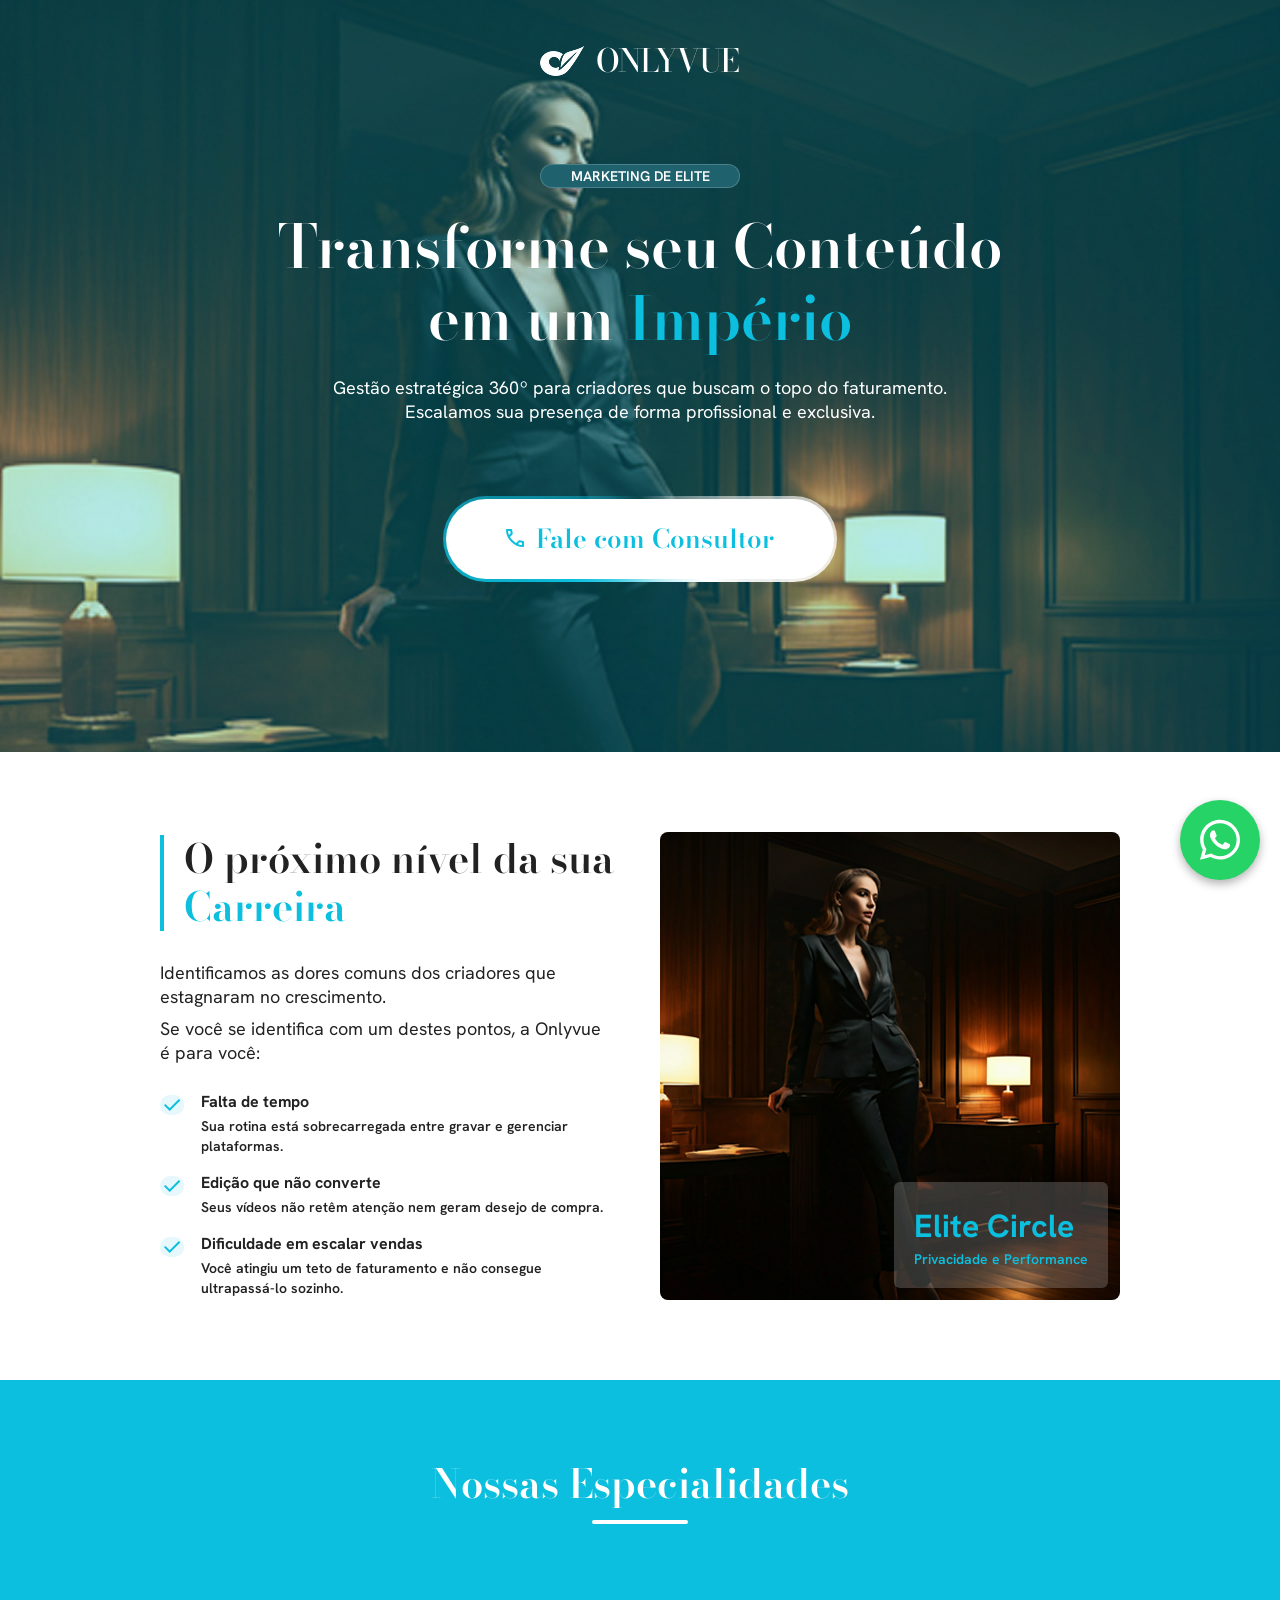
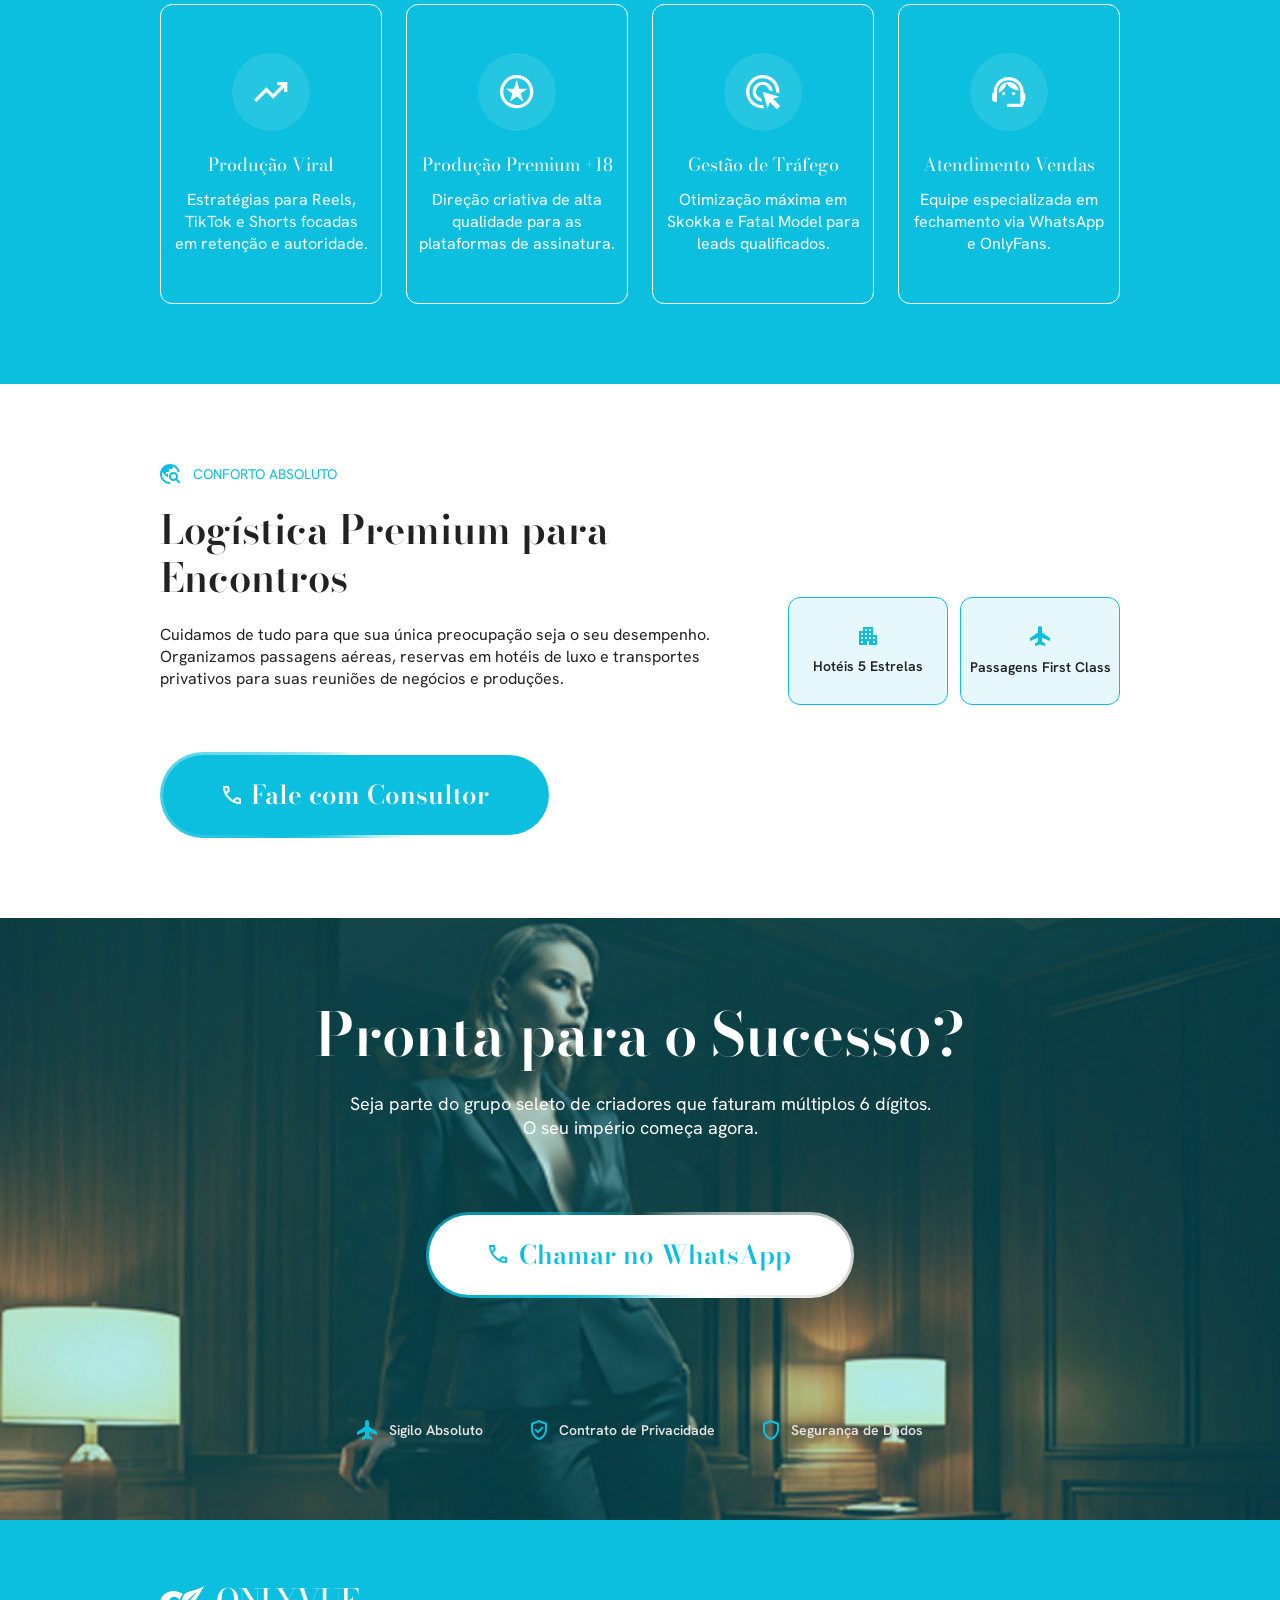
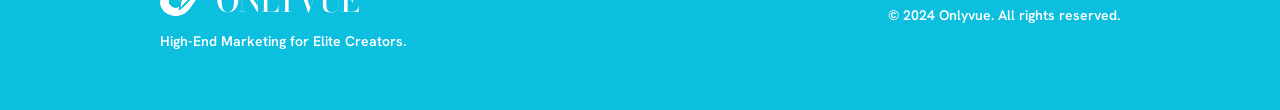
==== index.html @ 2236d341 "Add files via upload" ====
<!DOCTYPE html>
<html lang="pt-br">
<head>
    <meta charset="UTF-8">
    <meta name="viewport" content="width=device-width, initial-scale=1.0">

    <!-- Código CSS -->
    <link href="style.css" rel="stylesheet">
    <link rel="preconnect" href="https://fonts.googleapis.com">
    <link rel="preconnect" href="https://fonts.gstatic.com" crossorigin>
    <link href="https://fonts.googleapis.com/css2?family=Bodoni+Moda:ital,opsz,wght@0,6..96,400..900;1,6..96,400..900&family=Hanken+Grotesk:ital,wght@0,100..900;1,100..900&display=swap" rel="stylesheet">
    <link rel="stylesheet" href="https://cdnjs.cloudflare.com/ajax/libs/animate.css/4.1.1/animate.min.css" />
    <title>Onlyvue</title>
</head>
<body>
    <section class="sessao-1 animate__animated animate__fadeIn">
        <div class="container">
            <div class="sub-sessao-2">
                <img class="logo-principal" src="assets/logo-only.png" alt="Onlyvue">
                <p class="texto-1">
                    MARKETING DE ELITE
                </p>
                <h1 class="texto-2">
                    Transforme seu Conteúdo em um <span>Império</span>
                </h1>
                <p class="texto-3">
                    Gestão estratégica 360º para criadores que buscam o topo do faturamento.<br/>
                    Escalamos sua presença de forma profissional e exclusiva.
                </p>
                <a href="" target="_blank">
                    <button class="botao-borda-pulsante">
                        <span>
                            <img src="assets/icon-telefone.svg" alt="">
                            Fale com Consultor
                        </span>
                    </button>
                </a>
            </div>
        </div>
    </section>
    <section class="sessao-2 animate__animated animate__fadeInUp">
        <div class="container sessao-2-ajustes">
            <div class="sub-sessao-2">
                <h2 class="texto-1">
                    O próximo nível da sua<br class="d-none"/>
                    <span>Carreira</span>
                </h2>
                <div class="div-texto2">
                    <p class="texto-2">
                        Identificamos as dores comuns dos criadores que estagnaram no crescimento.
                    </p>
                    <p class="texto-2">
                        Se você se identifica com um destes pontos, a Onlyvue é para você:
                    </p>
                </div>
                <div class="div-texto3">
                    <div class="opcoes">
                        <img src="assets/icon-check.svg" alt="">
                        <div class="opcoes-texto">
                            <p class="texto-3-titulo">
                                Falta de tempo
                            </p>
                            <p class="texto-3">
                                Sua rotina está sobrecarregada entre gravar e gerenciar plataformas.
                            </p>
                        </div>
                    </div>
                    <div class="opcoes">
                        <img src="assets/icon-check.svg" alt="">
                        <div class="opcoes-texto">
                            <p class="texto-3-titulo">
                                Edição que não converte
                            </p>
                            <p class="texto-3">
                                Seus vídeos não retêm atenção nem geram desejo de compra.
                            </p>
                        </div>
                    </div>
                    <div class="opcoes">
                        <img src="assets/icon-check.svg" alt="">
                        <div class="opcoes-texto">
                            <p class="texto-3-titulo">
                                Dificuldade em escalar vendas
                            </p>
                            <p class="texto-3">
                                Você atingiu um teto de faturamento e não consegue ultrapassá-lo sozinho.
                            </p>
                        </div>
                    </div>
                </div>
            </div>
            <div class="sub-sessao-1">
                <div class="div-texto">
                    <p class="texto-1">
                        Elite Circle
                    </p>
                    <p class="texto-2">
                        Privacidade e Performance
                    </p>
                </div>
            </div>
        </div>
    </section>
    <section class="sessao-3">
        <div class="container sessao-3-ajustes">
            <div class="div-texto">
                <h2 class="texto-1">
                    Nossas Especialidades
                </h2>
                <hr>
            </div>
            <div class="div-box">
                <div class="box">
                    <img src="assets/Icon-1.svg">
                    <p class="texto-1">
                        Produção Viral
                    </p>
                    <p class="texto-2">
                        Estratégias para Reels,<br/>
                        TikTok e Shorts focadas<br/>
                        em retenção e autoridade.
                    </p>
                </div>
                <div class="box">
                    <img src="assets/Icon-2.svg">
                    <p class="texto-1">
                        Produção Premium +18
                    </p>
                    <p class="texto-2">
                        Direção criativa de alta<br/>
                        qualidade para as<br/>
                        plataformas de assinatura.
                    </p>
                </div>
                <div class="box">
                    <img src="assets/Icon-3.svg">
                    <p class="texto-1">
                        Gestão de Tráfego
                    </p>
                    <p class="texto-2">
                        Otimização máxima em<br/>
                        Skokka e Fatal Model para<br/>
                        leads qualificados.
                    </p>
                </div>
                <div class="box">
                    <img src="assets/Icon-4.svg">
                    <p class="texto-1">
                        Atendimento Vendas
                    </p>
                    <p class="texto-2">
                        Equipe especializada em<br/>
                        fechamento via WhatsApp<br/>
                        e OnlyFans.
                    </p>
                </div>
            </div>
        </div>
    </section>
    <section class="sessao-4">
        <div class="container sessao-4-ajustes">
            <div class="sub-sessao-1">
                <p class="texto-3">
                    <img src="assets/Icon-5.svg">
                    CONFORTO ABSOLUTO
                </p>
                <h2 class="texto-1">
                    Logística Premium para Encontros
                </h2>
                <p class="texto-2">
                    Cuidamos de tudo para que sua única preocupação seja o seu desempenho.<br/>
                    Organizamos passagens aéreas, reservas em hotéis de luxo e transportes privativos para suas reuniões de negócios e produções.
                </p>
                <a href="" target="_blank">
                    <button class="botao-borda-pulsante">
                        <span>
                            <img src="assets/icon-telefone-branco.svg" alt="">
                            Fale com Consultor
                        </span>
                    </button>
                </a>
            </div>
            <div class="sub-sessao-2">
                <div class="box">
                    <img src="assets/Icon-6.svg">
                    <p class="texto-1">
                        Hotéis 5 Estrelas
                    </p>
                </div>
                <div class="box">
                    <img src="assets/Icon-7.svg">
                    <p class="texto-1">
                        Passagens First Class
                    </p>
                </div>
            </div>
        </div>
    </section>
    <section class="sessao-5">
        <div class="container">
            <div class="sub-sessao-2">
                <h1 class="texto-2">
                    Pronta para o Sucesso?
                </h1>
                <p class="texto-3">
                    Seja parte do grupo seleto de criadores que faturam múltiplos 6 dígitos.<br/>
                    O seu império começa agora.
                </p>
                <a href="" target="_blank">
                    <button class="botao-borda-pulsante">
                        <span>
                            <img src="assets/icon-telefone.svg" alt="">
                            Chamar no WhatsApp
                        </span>
                    </button>
                </a>
                <div class="sub-sessao-3">
                    <div class="box">
                        <img src="assets/Icon-7.svg" alt="">
                        <p class="texto-1">
                            Sigilo Absoluto
                        </p>
                    </div>
                    <div class="box">
                        <img src="assets/Icon-8.svg" alt="">
                        <p class="texto-1">
                            Contrato de Privacidade
                        </p>
                    </div>
                    <div class="box">
                        <img src="assets/Icon-9.svg" alt="">
                        <p class="texto-1">
                            Segurança de Dados
                        </p>
                    </div>
                </div>
            </div>
        </div>
    </section>
    <footer>
        <div class="container sub-sessao-1">
            <div class="texto-logo">
                <img src="assets/logo-only.png" alt="Onlyvue">
                <p class="texto-1">
                    High-End Marketing for Elite Creators.
                </p>
            </div>
            <p class="texto-1">
                © 2024 Onlyvue. All rights reserved.
            </p>
        </div>
    </footer>
    <a href="https://wa.me." class="btn-whatsapp" target="_blank" rel="noopener noreferrer">
        <svg xmlns="http://www.w3.org/2000/svg" viewBox="0 0 448 512">
            <path fill="rgb(255, 255, 255)" d="M380.9 97.1c-41.9-42-97.7-65.1-157-65.1-122.4 0-222 99.6-222 222 0 39.1 10.2 77.3 29.6 111L0 480 117.7 449.1c32.4 17.7 68.9 27 106.1 27l.1 0c122.3 0 224.1-99.6 224.1-222 0-59.3-25.2-115-67.1-157zm-157 341.6c-33.2 0-65.7-8.9-94-25.7l-6.7-4-69.8 18.3 18.6-68.1-4.4-7c-18.5-29.4-28.2-63.3-28.2-98.2 0-101.7 82.8-184.5 184.6-184.5 49.3 0 95.6 19.2 130.4 54.1s56.2 81.2 56.1 130.5c0 101.8-84.9 184.6-186.6 184.6zM325.1 300.5c-5.5-2.8-32.8-16.2-37.9-18-5.1-1.9-8.8-2.8-12.5 2.8s-14.3 18-17.6 21.8c-3.2 3.7-6.5 4.2-12 1.4-32.6-16.3-54-29.1-75.5-66-5.7-9.8 5.7-9.1 16.3-30.3 1.8-3.7 .9-6.9-.5-9.7s-12.5-30.1-17.1-41.2c-4.5-10.8-9.1-9.3-12.5-9.5-3.2-.2-6.9-.2-10.6-.2s-9.7 1.4-14.8 6.9c-5.1 5.6-19.4 19-19.4 46.3s19.9 53.7 22.6 57.4c2.8 3.7 39.1 59.7 94.8 83.8 35.2 15.2 49 16.5 66.6 13.9 10.7-1.6 32.8-13.4 37.4-26.4s4.6-24.1 3.2-26.4c-1.3-2.5-5-3.9-10.5-6.6z"/>
        </svg>
    </a>
</body>
</html>
---- style.css ----
/*CSS RESET
/* 1. Aplica o box-sizing em todos os elementos para facilitar o cálculo de tamanhos */
*,
*::before,
*::after {
    box-sizing: border-box;
}

/* 2. Remove margens e espaçamentos padrão de elementos comuns */
* {
    margin: 0;
    padding: 0;
}

/* 3. Garante que a altura da página ocupe toda a tela e melhora o texto */
html,
body {
    height: 100%;
}

body {
    line-height: 1.5;
    -webkit-font-smoothing: antialiased;
}

/* 4. Melhora a renderização de elementos de mídia e imagens */
img,
picture,
video,
canvas,
svg {
    display: block;
    max-width: 100%;
}

/* 5. Remove heranças problemáticas de fontes em botões e inputs */
input,
button,
textarea,
select {
    font: inherit;
}

/* 6. Evita que textos longos quebrem o layout em títulos e parágrafos */
p,
h1,
h2,
h3,
h4,
h5,
h6 {
    overflow-wrap: break-word;
}

/* 7. Remove marcadores de listas (opcional, mas muito comum em projetos) */
ol,
ul {
    list-style: none;
}

/* 8. Remove o sublinhado padrão de links */
a {
    text-decoration: none;
    color: inherit;
}

/*-----------------------------------------------------------------------

/* Código para ajustar o container da página =) */
body {
    margin: 0px;
    padding: 0px;
}

.container {
    margin-left: auto;
    margin-right: auto;
}

@media (max-width: 576px) {
    .container {
        margin-left: 20px !important;
        margin-right: 20px !important;
    }
}

@media (min-width: 576px) {
    .container {
        max-width: 540px;
    }
}

@media (min-width: 768px) {
    .container {
        max-width: 720px;
    }
}

@media (min-width: 992px) {
    .container {
        max-width: 960px;
    }
}


@media screen and (max-width: 768px) {
    .d-none{
        display: none;
    }
}
/* Código para ajustar o container da página =) */


/* CSS SESSÃO 1 */
.sessao-1{
    background-image: url(assets/img-fundo.jpg);
    background-position: center;
    background-repeat: no-repeat;
    background-size: cover;
    padding-bottom: 170px;
    padding-top: 40px;
}

.sessao-1 .logo-principal{
    margin-bottom: 60px;
}

.sessao-1 .sub-sessao-2{
    display: flex;
    justify-content: center;
    align-items: center;
    flex-direction: column;
    gap: 22px;
}
.sessao-1 .texto-1{
    font-family: "Hanken Grotesk", sans-serif;
    font-weight: 600;
    font-style: normal;
    font-size: 14px;
    line-height: 14px;
    color: #ffffff;
    background-color: #1F626E;
    border: 1px solid #ffffff30;
    border-radius: 100px;
    width: 200px;
    height: 24px;
    display: flex;
    justify-content: center;
    align-items: center;
}

.sessao-1 .texto-2{
    font-family: "Bodoni Moda", serif;
    font-weight: 600;
    font-style: normal;
    font-size: 60px;
    line-height: 72px;
    color: #ffffff;
    text-align: center;
    width: 748px;
    word-spacing: -1.28px;
}
.sessao-1 .texto-2 span{
    color: #0CBFDE;
}

.sessao-1 .texto-3{
    font-family: "Hanken Grotesk", sans-serif;
    font-weight: 400;
    font-style: normal;
    font-size: 18px;
    line-height: 24px;
    color: #ffffff;
    width: 614px;
    text-align: center;
}

@property --angulo {
  syntax: '<angle>';
  initial-value: 0deg;
  inherits: false;
}

.sessao-1 .botao-borda-pulsante {
  position: relative;
  padding: 3px; 
  background: transparent;
  border: none;
  border-radius: 100px;
  cursor: pointer;
  overflow: hidden;
  margin-top: 50px;
  
  /* AANIMAÇÃO AUTOMÁTICA: Roda direto em loop */
  animation: pulsarBotao 1.5s infinite ease-in-out;
}

.sessao-1 .botao-borda-pulsante span {
  font-family: "Bodoni Moda", serif;
  font-weight: 600;
  font-style: normal;
  font-size: 26px;
  line-height: 32px;
  position: relative;
  z-index: 2;
  background-color: #ffffff;
  color: #0CBFDE;
  padding-top: 24px;
  padding-bottom: 24px;
  padding-left: 60px;
  padding-right: 60px;
  display: flex;
  align-items: center;
  justify-content: center;
  gap: 10px;
  border-radius: 100px;
}

.sessao-1 .botao-borda-pulsante::before {
  content: '';
  position: absolute;
  top: -50%;
  left: -50%;
  width: 200%;
  height: 200%;
  background-image: conic-gradient(from var(--angulo), transparent, #ffffff, #0CBFDE, transparent);
  z-index: 1;
  
  /* ANIMAÇÃO AUTOMÁTICA: Gira a borda direto em loop */
  animation: rodarBorda 2s linear infinite;
}

/* Mantemos os mesmos keyframes anteriores */
@keyframes rodarBorda {
  to {
    --angulo: 360deg;
  }
}

@keyframes pulsarBotao {
  0% {
    transform: scale(1);
    /* Inicia com a cor #0CBFDE (ciano) transparente */
    box-shadow: 0 0 0 0 rgba(12, 191, 222, 0.4);
  }
  50% {
    transform: scale(1.04);
    /* Brilho expandido mesclando o ciano com o #ffffff (branco) */
    box-shadow: 0 0 20px 8px rgba(12, 191, 222, 0.7), 
                0 0 10px 2px rgba(255, 255, 255, 0.9);
  }
  100% {
    transform: scale(1);
    /* Retorna ao estado inicial */
    box-shadow: 0 0 0 0 rgba(12, 191, 222, 0.4);
  }
}

@media screen and (max-width: 768px) {
    .sessao-1 .texto-2{
        font-size: 40px;
        line-height: 48px;
        width: 100%;
    }
    .sessao-1 .texto-3{
        width: 100%
    }
    .sessao-1 .botao-borda-pulsante span {
        font-size: 18px;
    }
}

/* CSS SESSÃO 2 */

.sessao-2{
    padding-top: 80px;
    padding-bottom: 80px;
}

.sessao-2 .sessao-2-ajustes{
    display: flex;
    align-items: center;
    justify-content: space-between;
}

.sessao-2 .sub-sessao-2{
    width: 454px;
    gap: 30px;
    display: flex;
    flex-direction: column;
}

.sessao-2 .sub-sessao-2 .texto-1{
    font-family: "Bodoni Moda", serif;
    font-weight: 600;
    font-style: normal;
    font-size: 40px;
    line-height: 48px;
    color: #222222;
    text-align: left;
    border-left: 4px solid #0CBFDE;
    padding-left: 20px;
}

.sessao-2 .texto-1 span{
    color: #0CBFDE;
}

.sessao-2 .texto-2{
    font-family: "Hanken Grotesk", sans-serif;
    font-weight: 400;
    font-style: normal;
    font-size: 18px;
    line-height: 24px;
    color: #ffffff;
    text-align: left;
    color: #222222;
}

.sessao-2 .div-texto2{
    display: flex;
    align-items: flex-start;
    justify-content: flex-start;
    flex-direction: column;
    gap: 8px;
}

.sessao-2 .texto-3-titulo{
    font-family: "Hanken Grotesk", sans-serif;
    font-weight: 700;
    font-style: normal;
    font-size: 16px;
    line-height: 20px;
    color: #ffffff;
    text-align: left;
    color: #222222;
}

.sessao-2 .texto-3{
    font-family: "Hanken Grotesk", sans-serif;
    font-weight: 600;
    font-style: normal;
    font-size: 14px;
    line-height: 20px;
    color: #ffffff;
    text-align: left;
    color: #222222;
}

.sessao-2 .opcoes{
    display: flex;
    justify-items: flex-start;
    align-items: flex-start;
    gap: 16px;
}

.sessao-2 .opcoes-texto{
    margin-top: -3px;
    gap: 4px;
    display: flex;
    align-items: flex-start;
    justify-content: center;
    flex-direction: column;
}

.sessao-2 .div-texto3{
    display: flex;
    align-items: flex-start;
    justify-content: flex-start;
    flex-direction: column;
    gap: 20px;
}

.sessao-2 .sub-sessao-1{
    width: 460px;
    height: 468px;
    background-image: url(assets/img-mulher.jpg);
    border-radius: 8px;
    display: flex;
    justify-content: flex-end;
    align-items: flex-end;
}

.sessao-2 .sub-sessao-1 .texto-1{
    font-family: "Hanken Grotesk", sans-serif;
    font-weight: 700;
    font-style: normal;
    font-size: 32px;
    line-height: 40x;
    text-align: left;
    color: #0CBFDE;
}

.sessao-2 .sub-sessao-1 .texto-2{
    font-family: "Hanken Grotesk", sans-serif;
    font-weight: 600;
    font-style: normal;
    font-size: 14px;
    line-height: 18px;
    text-align: left;
    color: #0CBFDE;
}

.sessao-2 .sub-sessao-1 .div-texto {
    background-color: #ffffff30;
    border-radius: 6px;
    padding-top: 20px;
    padding-left: 20px;
    padding-right: 20px;
    padding-bottom: 20px;
    margin-right: 12px;
    margin-bottom: 12px;
}

@media screen and (max-width: 768px) {
    .sessao-2 .sessao-2-ajustes{
        flex-direction: column;
        gap: 40px;
    }
    .sessao-2 .sub-sessao-2{
        width: 100%;
    }
    .sessao-2 .sub-sessao-1{
        width: 100%;
    }
}

/* CSS SESSÃO 3 */

.sessao-3{
    padding-top: 80px;
    padding-bottom: 80px;
    background-color: #0CBFDE;
}

.sessao-3 .sessao-3-ajustes{
    display: flex;
    align-items: center;
    justify-content: center;
    gap: 80px;
    flex-direction: column;
}

.sessao-3 .div-texto .texto-1{
    font-family: "Bodoni Moda", serif;
    font-weight: 600;
    font-style: normal;
    font-size: 40px;
    line-height: 48px;
    color: #ffffff;
    text-align: left;
}

.sessao-3 hr{
    background-color: #ffffff;
    width: 96px;
    height: 4px;
    border: 0px;
    border-radius: 100px;
}

.sessao-3 .div-texto{
    display: flex;
    align-items: center;
    justify-content: center;
    flex-direction: column;
    gap: 12px;
}

.sessao-3 .div-box .texto-1{
    font-family: "Bodoni Moda", serif;
    font-weight: 400;
    font-style: normal;
    font-size: 18px;
    line-height: 24px;
    color: #ffffff;
    text-align: center;
}

.sessao-3 .div-box .texto-2{
    font-family: "Hanken Grotesk", sans-serif;
    font-weight: 400;
    font-style: normal;
    font-size: 16px;
    line-height: 22px;
    color: #ffffff;
    text-align: center;
}

.sessao-3 .div-box img{
    width: 78px;
    margin-bottom: 10px;
}

.sessao-3 .div-box .box{
    display: flex;
    align-items: center;
    justify-content: center;
    flex-direction: column;
    gap: 12px;
    border: 1px solid #ffffff;
    border-radius: 12px;
    padding-top: 48px;
    padding-bottom: 48px;
    padding-left: 10px;
    padding-right: 10px;
    width: 100%;
}

.sessao-3 .div-box{
    display: flex;
    align-items: center;
    justify-content: space-between;
    gap: 24px;
    width: 100%;
}

@media screen and (max-width: 768px) {
    .sessao-3 .div-box {
        flex-direction: column;
    }
    .sessao-3 .div-texto .texto-1 {
        text-align: center;
    }
    .sessao-3 .sessao-3-ajustes {
        gap: 60px;
    }
}


/* CSS SESSÃO 4 */

.sessao-4{
    padding-top: 80px;
    padding-bottom: 80px;
}

.sessao-4 .sessao-4-ajustes{
    display: flex;
    align-items: center;
    justify-content: space-between;
}

.sessao-4 .sub-sessao-1{
    width: 630px;
    gap: 22px;
    display: flex;
    flex-direction: column;
}

.sessao-4 .sub-sessao-1 .texto-1{
    font-family: "Bodoni Moda", serif;
    font-weight: 600;
    font-style: normal;
    font-size: 40px;
    line-height: 48px;
    color: #222222;
}

.sessao-4 .texto-2{
    font-family: "Hanken Grotesk", sans-serif;
    font-weight: 400;
    font-style: normal;
    font-size: 16px;
    line-height: 22px;
    text-align: left;
    color: #222222;
    width: 550px;
}

.sessao-4 .texto-3{
    font-family: "Hanken Grotesk", sans-serif;
    font-weight: 400;
    font-style: normal;
    font-size: 14px;
    line-height: 18px;
    text-align: left;
    color: #0CBFDE;
    display: flex;
    align-items: center;
    justify-content: flex-start;
    gap: 12px;
}

.sessao-4 .botao-borda-pulsante {
  position: relative;
  padding: 3px; 
  background: transparent;
  border: none;
  border-radius: 100px;
  cursor: pointer;
  overflow: hidden;
  margin-top: 40px;
  
  /* AANIMAÇÃO AUTOMÁTICA: Roda direto em loop */
  animation: pulsarBotao 1.5s infinite ease-in-out;
}

.sessao-4 .botao-borda-pulsante span {
  font-family: "Bodoni Moda", serif;
  font-weight: 600;
  font-style: normal;
  font-size: 26px;
  line-height: 32px;
  position: relative;
  z-index: 2;
  background-color: #0CBFDE;
  color: #ffffff;
  padding-top: 24px;
  padding-bottom: 24px;
  padding-left: 60px;
  padding-right: 60px;
  display: flex;
  align-items: center;
  justify-content: center;
  gap: 10px;
  border-radius: 100px;
}

.sessao-4 .botao-borda-pulsante::before {
  content: '';
  position: absolute;
  top: -50%;
  left: -50%;
  width: 200%;
  height: 200%;
  background-image: conic-gradient(from var(--angulo), transparent, #ffffff, #0CBFDE, transparent);
  z-index: 1;
  
  /* ANIMAÇÃO AUTOMÁTICA: Gira a borda direto em loop */
  animation: rodarBorda 2s linear infinite;
}

.sessao-4 .sub-sessao-2 .box{
    background-color: #E6F8FB;
    border: 1px solid #0CBFDE;
    border-radius: 12px;
    width: 160px;
    height: 108px;
    display: flex;
    align-items: center;
    justify-content: center;
    flex-direction: column;
    gap: 12px;
}

.sessao-4 .sub-sessao-2 .box .texto-1{
    font-family: "Hanken Grotesk", sans-serif;
    font-weight: 600;
    font-style: normal;
    font-size: 14px;
    line-height: 18px;
    text-align: center;
    color: #222222;
    display: flex;
    align-items: center;
    justify-content: flex-start;
    gap: 12px;
}

.sessao-4 .sub-sessao-2{
    display: flex;
    align-items: center;
    justify-content: center;
    gap: 12px;
}

@media screen and (max-width: 850px) {
    .sessao-4 .sub-sessao-2{
        flex-direction: column;
    }
}

@media screen and (max-width: 768px) {
    .sessao-4 .sub-sessao-2{
        flex-direction: row;
    }
    .sessao-4 .sub-sessao-1 {
        width: 100%
    }
    .sessao-4 .sessao-4-ajustes {
        flex-direction: column;
        gap: 40px;
    }
    .sessao-4 .texto-2 {
        width: 100%;
    }
    .sessao-4 .botao-borda-pulsante span {
        font-size: 18px;
    }
}

/* CSS SESSÃO 5 */

.sessao-5{
    background-image: url(assets/img-fundo.jpg);
    background-position: center;
    background-repeat: no-repeat;
    background-size: cover;
    padding-top: 80px;
    padding-bottom: 80px;
}

.sessao-5 .sub-sessao-2{
    display: flex;
    justify-content: center;
    align-items: center;
    flex-direction: column;
    gap: 22px;
}

.sessao-5 .texto-2{
    font-family: "Bodoni Moda", serif;
    font-weight: 600;
    font-style: normal;
    font-size: 60px;
    line-height: 72px;
    color: #ffffff;
    text-align: center;
    width: 748px;
    word-spacing: -1.28px;
}

.sessao-5 .texto-3{
    font-family: "Hanken Grotesk", sans-serif;
    font-weight: 400;
    font-style: normal;
    font-size: 18px;
    line-height: 24px;
    color: #ffffff;
    width: 614px;
    text-align: center;
}

@property --angulo {
  syntax: '<angle>';
  initial-value: 0deg;
  inherits: false;
}

.sessao-5 .botao-borda-pulsante {
  position: relative;
  padding: 3px; 
  background: transparent;
  border: none;
  border-radius: 100px;
  cursor: pointer;
  overflow: hidden;
  margin-top: 50px;
  
  /* AANIMAÇÃO AUTOMÁTICA: Roda direto em loop */
  animation: pulsarBotao 1.5s infinite ease-in-out;
}

.sessao-5 .botao-borda-pulsante span {
  font-family: "Bodoni Moda", serif;
  font-weight: 600;
  font-style: normal;
  font-size: 26px;
  line-height: 32px;
  position: relative;
  z-index: 2;
  background-color: #ffffff;
  color: #0CBFDE;
  padding-top: 24px;
  padding-bottom: 24px;
  padding-left: 60px;
  padding-right: 60px;
  display: flex;
  align-items: center;
  justify-content: center;
  gap: 10px;
  border-radius: 100px;
}

.sessao-5 .botao-borda-pulsante::before {
  content: '';
  position: absolute;
  top: -50%;
  left: -50%;
  width: 200%;
  height: 200%;
  background-image: conic-gradient(from var(--angulo), transparent, #ffffff, #0CBFDE, transparent);
  z-index: 1;
  
  /* ANIMAÇÃO AUTOMÁTICA: Gira a borda direto em loop */
  animation: rodarBorda 2s linear infinite;
}

.sessao-5 .sub-sessao-3{
    display: flex;
    justify-content: center;
    align-items: center;
    gap: 48px;
    margin-top: 100px;
}

.sessao-5 .sub-sessao-3 .box{
    display: flex;
    justify-content: flex-start;
    align-items: center;
    gap: 12px;
}

.sessao-5 .sub-sessao-3 .box .texto-1{
    font-family: "Hanken Grotesk", sans-serif;
    font-weight: 600;
    font-style: normal;
    font-size: 14px;
    line-height: 18px;
    text-align: center;
    color: #E5E2E1;
    display: flex;
    align-items: center;
    justify-content: flex-start;
    gap: 12px;
}

@media screen and (max-width: 768px) {
    .sessao-5 .texto-2{
        font-size: 40px;
        line-height: 48px;
        width: 100%;
    }
    .sessao-5 .texto-3{
        width: 100%
    }
    .sessao-5 .botao-borda-pulsante span {
        font-size: 18px;
        padding-left: 40px;
        padding-right: 40px;
    }
    .sessao-5 .sub-sessao-3{
        flex-direction: column;
        gap: 20px;
        margin-top: 50px;
    }
}

footer{
    background-color: #0CBFDE;
    padding-top: 60px;
    padding-bottom: 60px;
}

footer .sub-sessao-1{
    display: flex;
    justify-content: space-between;
    align-items: center;
}

footer .sub-sessao-1 .texto-logo{
    display: flex;
    justify-content: flex-start;
    align-items: flex-start;
    flex-direction: column;
    gap: 10px;
}

footer .texto-1{
    font-family: "Hanken Grotesk", sans-serif;
    font-weight: 600;
    font-style: normal;
    font-size: 14px;
    line-height: 18px;
    text-align: left;
    color: #ffffff;
}

@media screen and (max-width: 768px) {
    footer .sub-sessao-1{
        flex-direction: column;
        gap: 20px;
    }
    footer .sub-sessao-1 .texto-logo{
        justify-content: center;
        align-items: center;
    }
}

.btn-whatsapp {
  position: fixed;
  bottom: 20px;
  right: 20px;
  width: 80px;
  height: 80px;
  background-color: #25d366;
  color: #fff;
  border-radius: 50px;
  text-align: center;
  font-size: 35px;
  line-height: 65px; /* Alinha o ícone verticalmente */
  z-index: 9999;
  box-shadow: 0 4px 10px rgba(0, 0, 0, 0.3);
  transition: all 0.3s ease;
  animation: pulsar 2s infinite;
  display: flex;
  align-items: center;
  justify-content: center;
}

.btn-whatsapp svg{
  width: 40px;
}

/* Efeito ao passar o mouse */
.btn-whatsapp:hover {
  transform: scale(1.1);
  background-color: #20ba5a;
}

/* Animação de Pulso */
@keyframes pulsar {
  0% {
    box-shadow: 0 0 0 0 rgba(37, 211, 102, 0.7);
  }
  70% {
    box-shadow: 0 0 0 15px rgba(37, 211, 102, 0);
  }
  100% {
    box-shadow: 0 0 0 0 rgba(37, 211, 102, 0);
  }
}

/* Responsividade: reduz o tamanho em telas menores (Mobile) */
@media (max-width: 768px) {
    .btn-whatsapp {
        width: 50px;
        height: 50px;
        font-size: 30px;
        line-height: 55px;
        bottom: 15px;
        right: 15px;
    }
    .btn-whatsapp svg{
        width: 30px;
    }
}
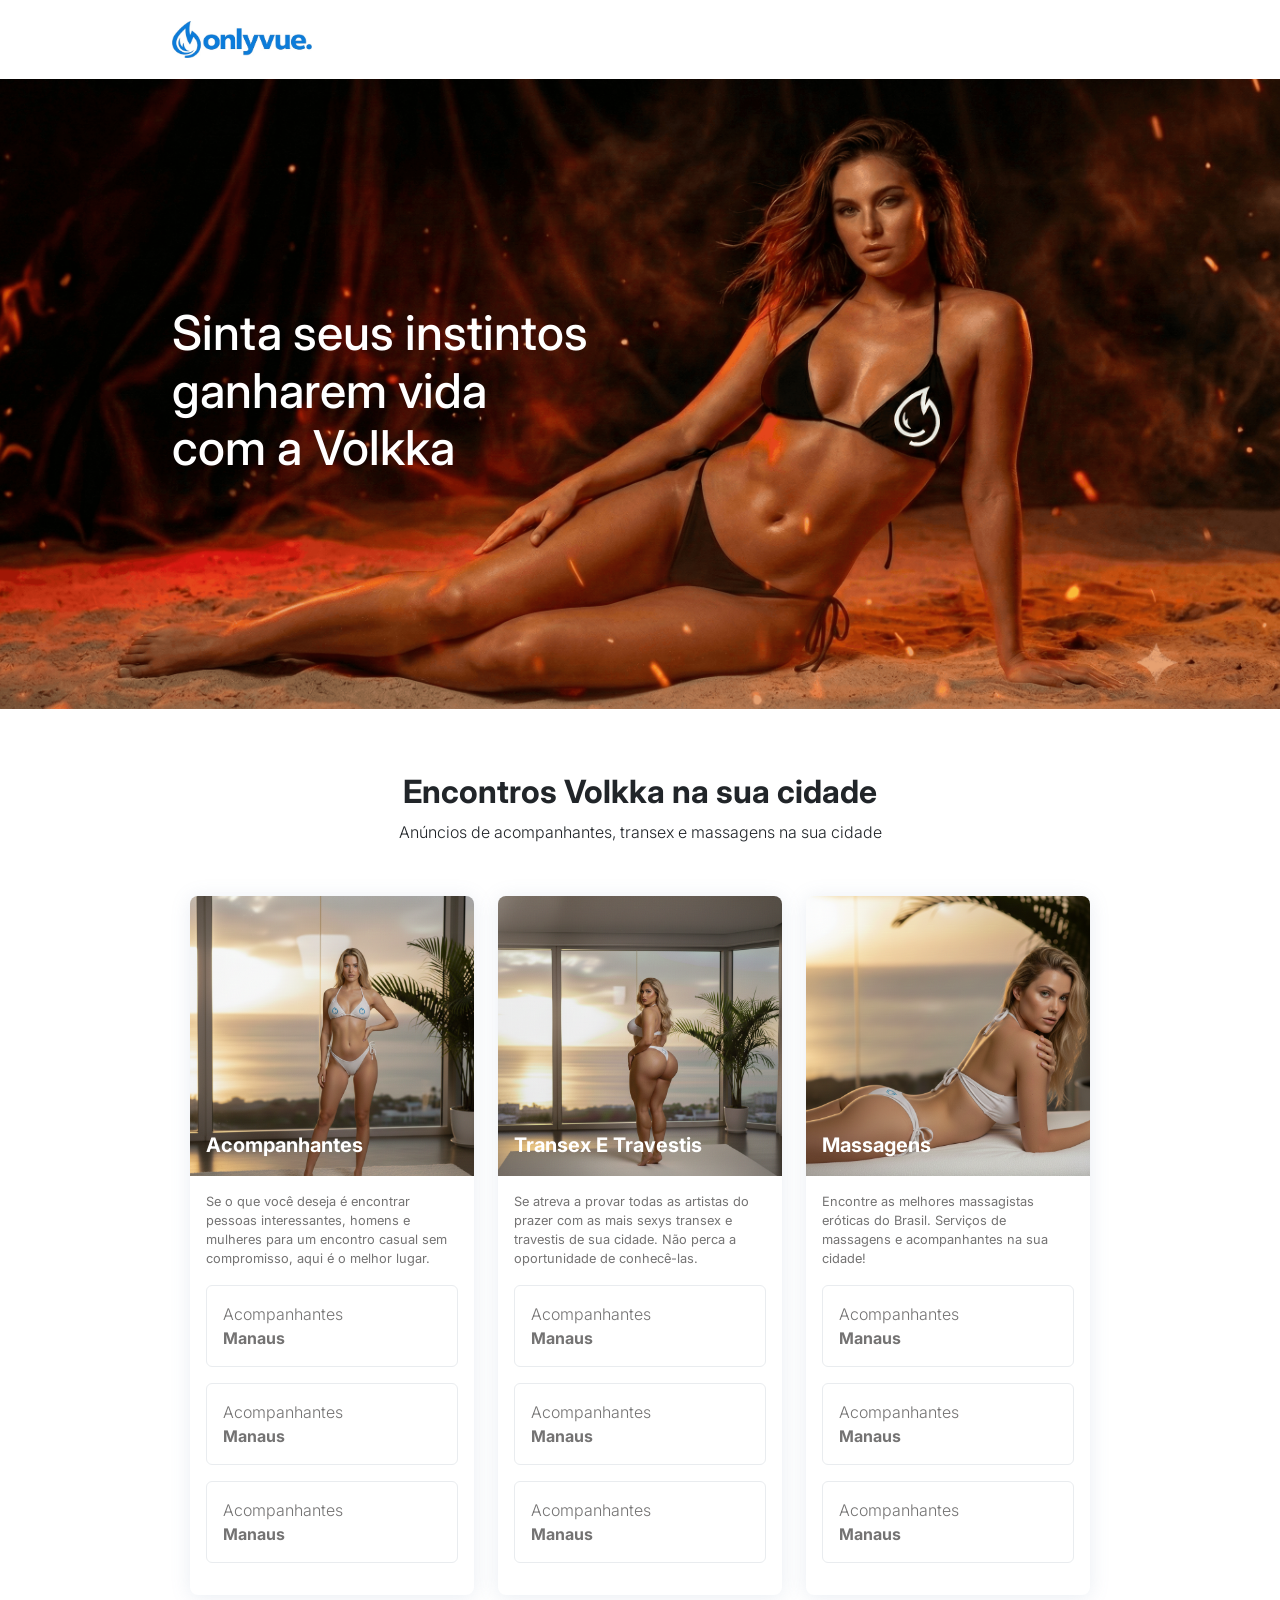
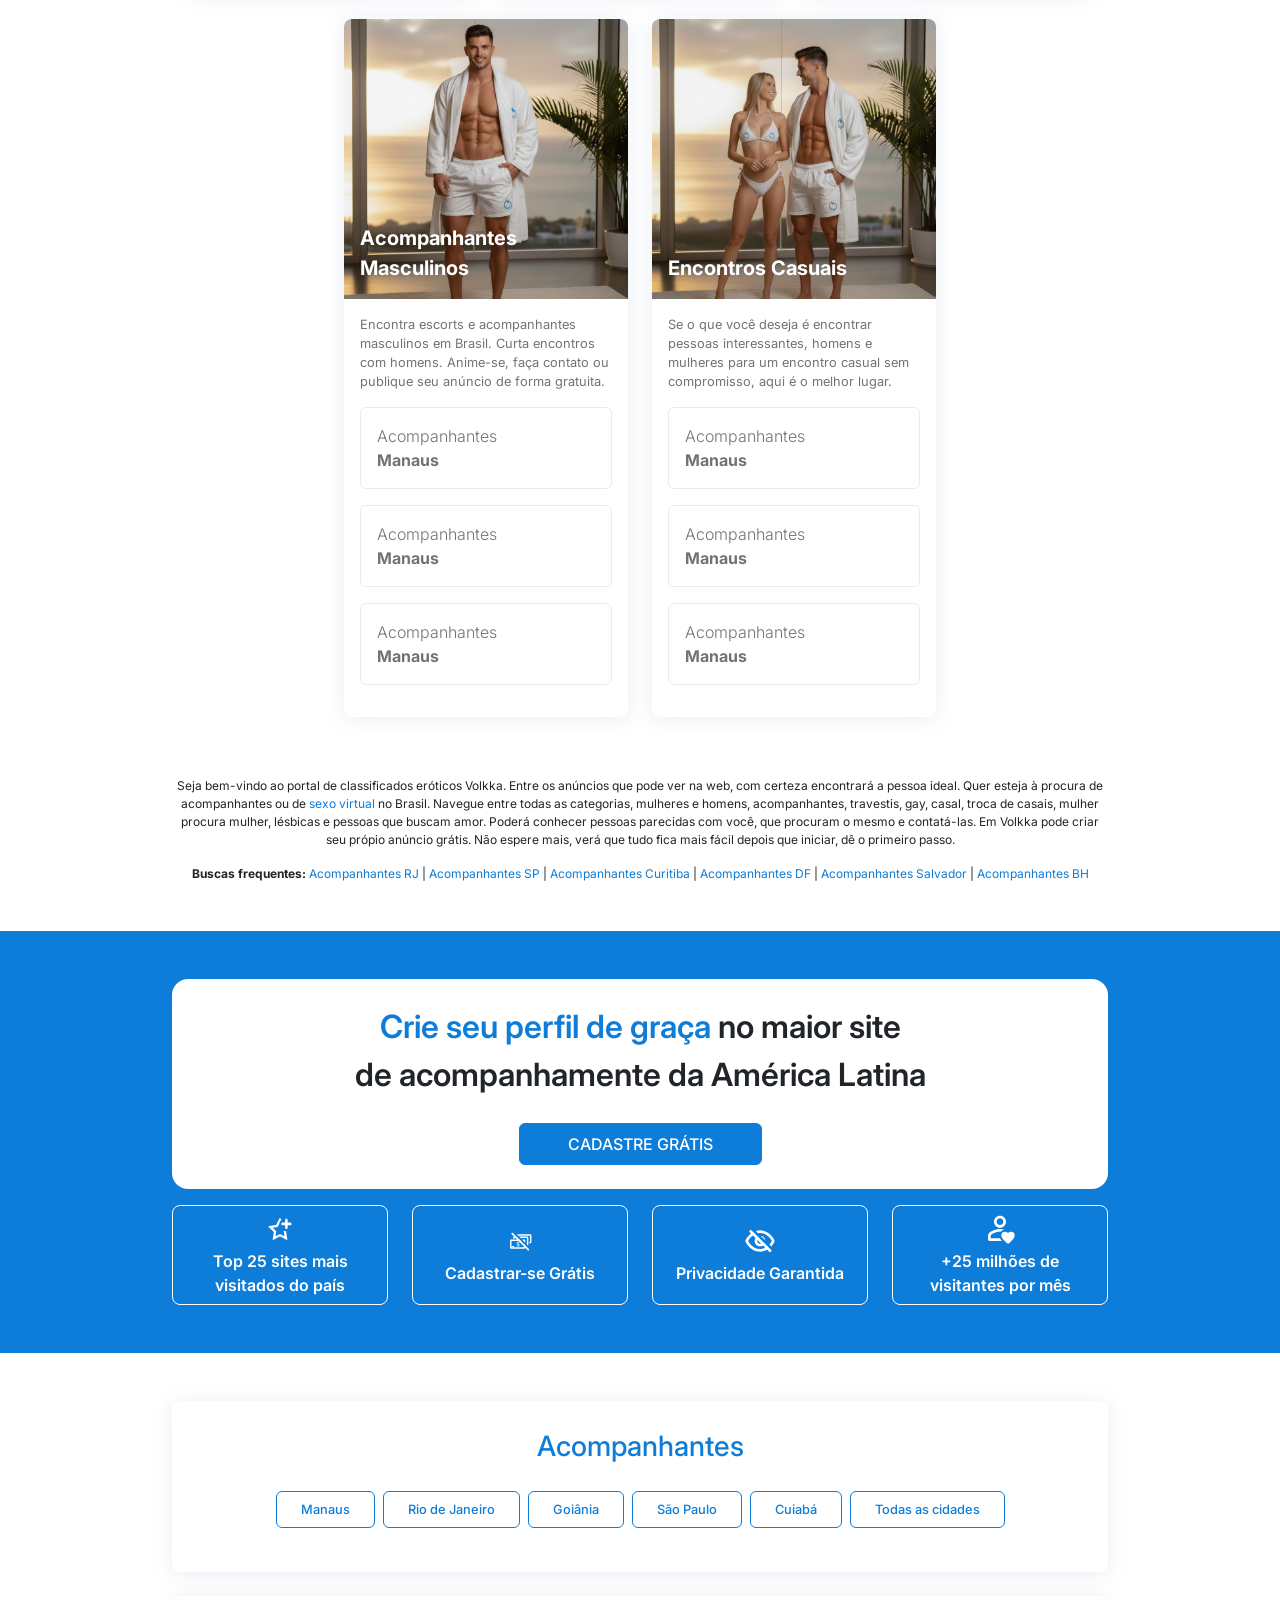
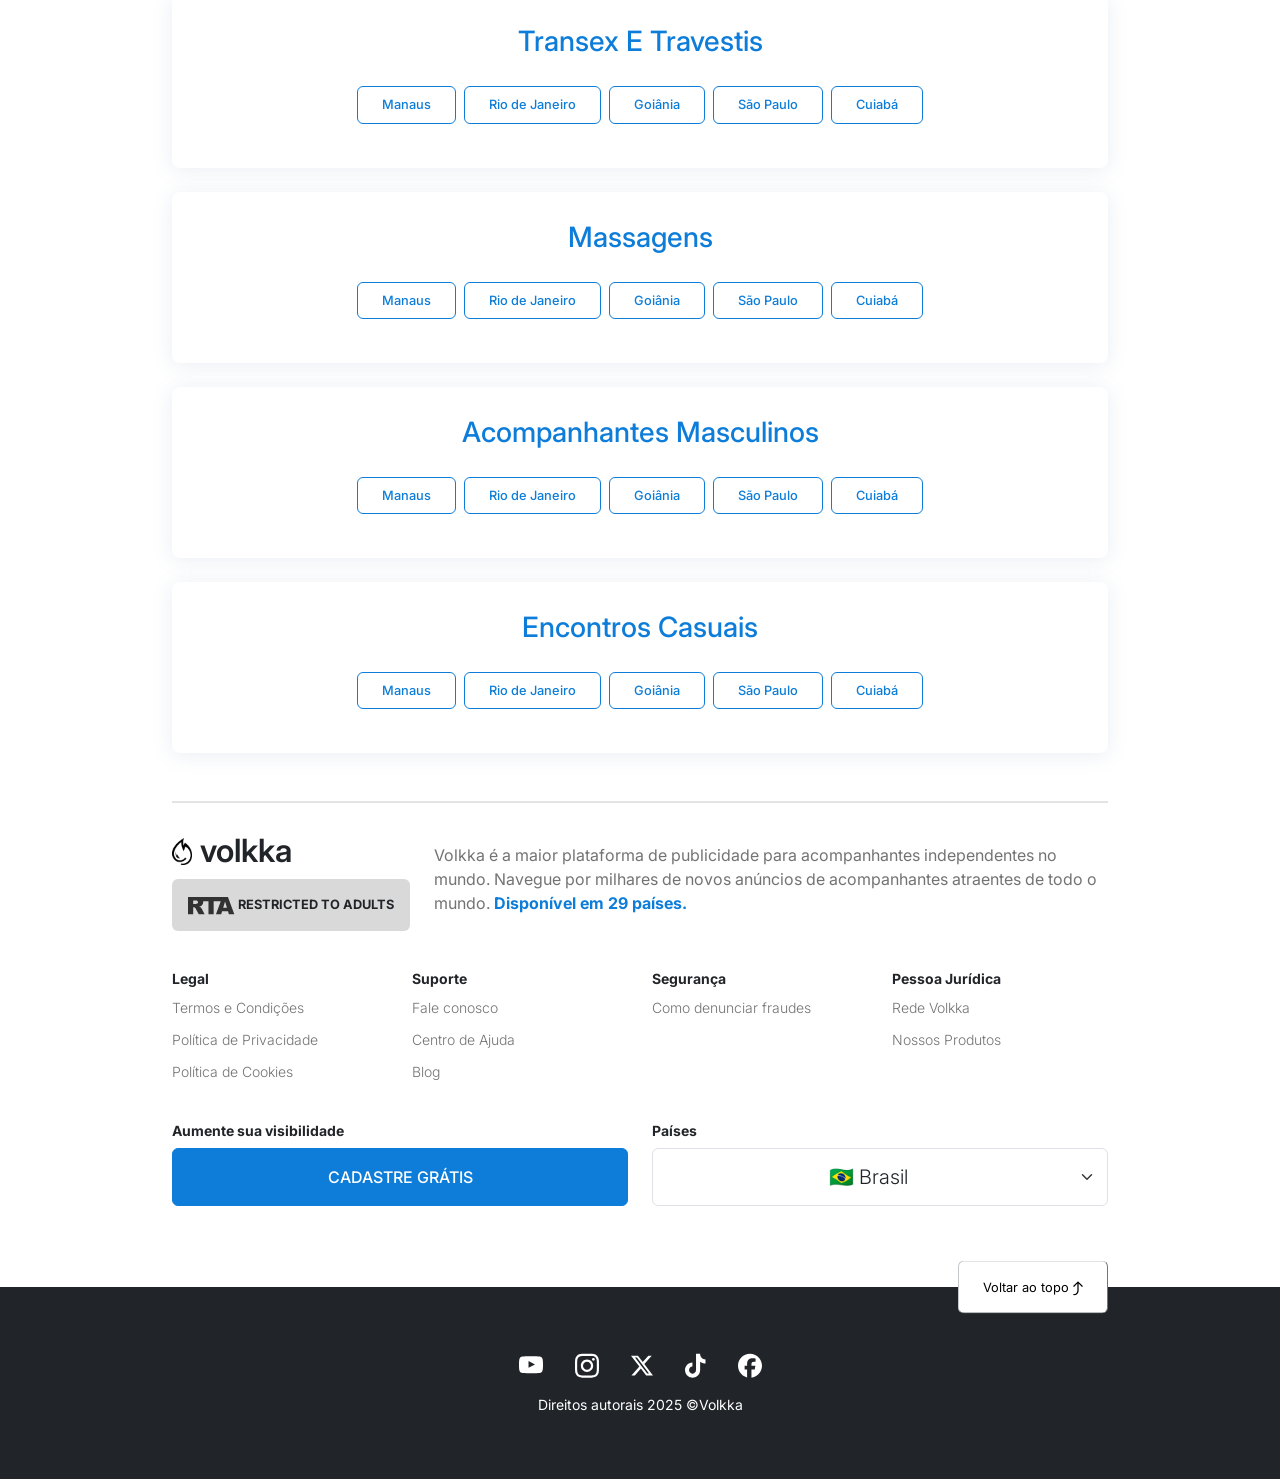
==== commit 58377211: "Add files via upload" ====
--- a/index.html
+++ b/index.html
@@ -1,259 +1,516 @@
-<!DOCTYPE html>
+<!doctype html>
 <html lang="pt-br">
+
 <head>
-    <meta charset="UTF-8">
-    <meta name="viewport" content="width=device-width, initial-scale=1.0">
-
-    <!-- Código CSS -->
-    <link href="style.css" rel="stylesheet">
-    <link rel="preconnect" href="https://fonts.googleapis.com">
-    <link rel="preconnect" href="https://fonts.gstatic.com" crossorigin>
-    <link href="https://fonts.googleapis.com/css2?family=Bodoni+Moda:ital,opsz,wght@0,6..96,400..900;1,6..96,400..900&family=Hanken+Grotesk:ital,wght@0,100..900;1,100..900&display=swap" rel="stylesheet">
-    <link rel="stylesheet" href="https://cdnjs.cloudflare.com/ajax/libs/animate.css/4.1.1/animate.min.css" />
-    <title>Onlyvue</title>
+  <meta charset="utf-8">
+  <meta name="viewport" content="width=device-width, initial-scale=1">
+
+  <title>Volkka - Acompanhantes, transex e muito mais!</title>
+
+  <link href="css/bootstrap.css" rel="stylesheet">
+
+  <!-- Favicon -->
+  <link rel="icon" type="image/png" href="media/favicon.png" />
+  <!---------------->
+
+  <!-- Font style -->
+  <link rel="preconnect" href="https://fonts.googleapis.com">
+  <link rel="preconnect" href="https://fonts.gstatic.com" crossorigin>
+  <link
+    href="https://fonts.googleapis.com/css2?family=Inter:ital,opsz,wght@0,14..32,100..900;1,14..32,100..900&display=swap"
+    rel="stylesheet">
+  <!---------------->
+
+  <!-- CSS Slick Carroceis -->
+  <link rel="stylesheet" type="text/css" href="css/slick-theme.css" />
+  <link rel="stylesheet" type="text/css" href="css/slick.css" />
+  <!------------------------->
 </head>
+
 <body>
-    <section class="sessao-1 animate__animated animate__fadeIn">
-        <div class="container">
-            <div class="sub-sessao-2">
-                <img class="logo-principal" src="assets/logo-only.png" alt="Onlyvue">
-                <p class="texto-1">
-                    MARKETING DE ELITE
-                </p>
-                <h1 class="texto-2">
-                    Transforme seu Conteúdo em um <span>Império</span>
-                </h1>
-                <p class="texto-3">
-                    Gestão estratégica 360º para criadores que buscam o topo do faturamento.<br/>
-                    Escalamos sua presença de forma profissional e exclusiva.
-                </p>
-                <a href="" target="_blank">
-                    <button class="botao-borda-pulsante">
-                        <span>
-                            <img src="assets/icon-telefone.svg" alt="">
-                            Fale com Consultor
-                        </span>
-                    </button>
-                </a>
-            </div>
-        </div>
-    </section>
-    <section class="sessao-2 animate__animated animate__fadeInUp">
-        <div class="container sessao-2-ajustes">
-            <div class="sub-sessao-2">
-                <h2 class="texto-1">
-                    O próximo nível da sua<br class="d-none"/>
-                    <span>Carreira</span>
-                </h2>
-                <div class="div-texto2">
-                    <p class="texto-2">
-                        Identificamos as dores comuns dos criadores que estagnaram no crescimento.
-                    </p>
-                    <p class="texto-2">
-                        Se você se identifica com um destes pontos, a Onlyvue é para você:
-                    </p>
-                </div>
-                <div class="div-texto3">
-                    <div class="opcoes">
-                        <img src="assets/icon-check.svg" alt="">
-                        <div class="opcoes-texto">
-                            <p class="texto-3-titulo">
-                                Falta de tempo
-                            </p>
-                            <p class="texto-3">
-                                Sua rotina está sobrecarregada entre gravar e gerenciar plataformas.
-                            </p>
-                        </div>
-                    </div>
-                    <div class="opcoes">
-                        <img src="assets/icon-check.svg" alt="">
-                        <div class="opcoes-texto">
-                            <p class="texto-3-titulo">
-                                Edição que não converte
-                            </p>
-                            <p class="texto-3">
-                                Seus vídeos não retêm atenção nem geram desejo de compra.
-                            </p>
-                        </div>
-                    </div>
-                    <div class="opcoes">
-                        <img src="assets/icon-check.svg" alt="">
-                        <div class="opcoes-texto">
-                            <p class="texto-3-titulo">
-                                Dificuldade em escalar vendas
-                            </p>
-                            <p class="texto-3">
-                                Você atingiu um teto de faturamento e não consegue ultrapassá-lo sozinho.
-                            </p>
-                        </div>
-                    </div>
-                </div>
-            </div>
-            <div class="sub-sessao-1">
-                <div class="div-texto">
-                    <p class="texto-1">
-                        Elite Circle
-                    </p>
-                    <p class="texto-2">
-                        Privacidade e Performance
-                    </p>
-                </div>
-            </div>
-        </div>
-    </section>
-    <section class="sessao-3">
-        <div class="container sessao-3-ajustes">
-            <div class="div-texto">
-                <h2 class="texto-1">
-                    Nossas Especialidades
-                </h2>
-                <hr>
-            </div>
-            <div class="div-box">
-                <div class="box">
-                    <img src="assets/Icon-1.svg">
-                    <p class="texto-1">
-                        Produção Viral
-                    </p>
-                    <p class="texto-2">
-                        Estratégias para Reels,<br/>
-                        TikTok e Shorts focadas<br/>
-                        em retenção e autoridade.
-                    </p>
-                </div>
-                <div class="box">
-                    <img src="assets/Icon-2.svg">
-                    <p class="texto-1">
-                        Produção Premium +18
-                    </p>
-                    <p class="texto-2">
-                        Direção criativa de alta<br/>
-                        qualidade para as<br/>
-                        plataformas de assinatura.
-                    </p>
-                </div>
-                <div class="box">
-                    <img src="assets/Icon-3.svg">
-                    <p class="texto-1">
-                        Gestão de Tráfego
-                    </p>
-                    <p class="texto-2">
-                        Otimização máxima em<br/>
-                        Skokka e Fatal Model para<br/>
-                        leads qualificados.
-                    </p>
-                </div>
-                <div class="box">
-                    <img src="assets/Icon-4.svg">
-                    <p class="texto-1">
-                        Atendimento Vendas
-                    </p>
-                    <p class="texto-2">
-                        Equipe especializada em<br/>
-                        fechamento via WhatsApp<br/>
-                        e OnlyFans.
-                    </p>
-                </div>
-            </div>
-        </div>
-    </section>
-    <section class="sessao-4">
-        <div class="container sessao-4-ajustes">
-            <div class="sub-sessao-1">
-                <p class="texto-3">
-                    <img src="assets/Icon-5.svg">
-                    CONFORTO ABSOLUTO
-                </p>
-                <h2 class="texto-1">
-                    Logística Premium para Encontros
-                </h2>
-                <p class="texto-2">
-                    Cuidamos de tudo para que sua única preocupação seja o seu desempenho.<br/>
-                    Organizamos passagens aéreas, reservas em hotéis de luxo e transportes privativos para suas reuniões de negócios e produções.
-                </p>
-                <a href="" target="_blank">
-                    <button class="botao-borda-pulsante">
-                        <span>
-                            <img src="assets/icon-telefone-branco.svg" alt="">
-                            Fale com Consultor
-                        </span>
-                    </button>
-                </a>
-            </div>
-            <div class="sub-sessao-2">
-                <div class="box">
-                    <img src="assets/Icon-6.svg">
-                    <p class="texto-1">
-                        Hotéis 5 Estrelas
-                    </p>
-                </div>
-                <div class="box">
-                    <img src="assets/Icon-7.svg">
-                    <p class="texto-1">
-                        Passagens First Class
-                    </p>
-                </div>
-            </div>
-        </div>
-    </section>
-    <section class="sessao-5">
-        <div class="container">
-            <div class="sub-sessao-2">
-                <h1 class="texto-2">
-                    Pronta para o Sucesso?
-                </h1>
-                <p class="texto-3">
-                    Seja parte do grupo seleto de criadores que faturam múltiplos 6 dígitos.<br/>
-                    O seu império começa agora.
-                </p>
-                <a href="" target="_blank">
-                    <button class="botao-borda-pulsante">
-                        <span>
-                            <img src="assets/icon-telefone.svg" alt="">
-                            Chamar no WhatsApp
-                        </span>
-                    </button>
-                </a>
-                <div class="sub-sessao-3">
-                    <div class="box">
-                        <img src="assets/Icon-7.svg" alt="">
-                        <p class="texto-1">
-                            Sigilo Absoluto
-                        </p>
-                    </div>
-                    <div class="box">
-                        <img src="assets/Icon-8.svg" alt="">
-                        <p class="texto-1">
-                            Contrato de Privacidade
-                        </p>
-                    </div>
-                    <div class="box">
-                        <img src="assets/Icon-9.svg" alt="">
-                        <p class="texto-1">
-                            Segurança de Dados
-                        </p>
-                    </div>
-                </div>
-            </div>
-        </div>
-    </section>
-    <footer>
-        <div class="container sub-sessao-1">
-            <div class="texto-logo">
-                <img src="assets/logo-only.png" alt="Onlyvue">
-                <p class="texto-1">
-                    High-End Marketing for Elite Creators.
-                </p>
-            </div>
-            <p class="texto-1">
-                © 2024 Onlyvue. All rights reserved.
-            </p>
-        </div>
-    </footer>
-    <a href="https://wa.me." class="btn-whatsapp" target="_blank" rel="noopener noreferrer">
-        <svg xmlns="http://www.w3.org/2000/svg" viewBox="0 0 448 512">
-            <path fill="rgb(255, 255, 255)" d="M380.9 97.1c-41.9-42-97.7-65.1-157-65.1-122.4 0-222 99.6-222 222 0 39.1 10.2 77.3 29.6 111L0 480 117.7 449.1c32.4 17.7 68.9 27 106.1 27l.1 0c122.3 0 224.1-99.6 224.1-222 0-59.3-25.2-115-67.1-157zm-157 341.6c-33.2 0-65.7-8.9-94-25.7l-6.7-4-69.8 18.3 18.6-68.1-4.4-7c-18.5-29.4-28.2-63.3-28.2-98.2 0-101.7 82.8-184.5 184.6-184.5 49.3 0 95.6 19.2 130.4 54.1s56.2 81.2 56.1 130.5c0 101.8-84.9 184.6-186.6 184.6zM325.1 300.5c-5.5-2.8-32.8-16.2-37.9-18-5.1-1.9-8.8-2.8-12.5 2.8s-14.3 18-17.6 21.8c-3.2 3.7-6.5 4.2-12 1.4-32.6-16.3-54-29.1-75.5-66-5.7-9.8 5.7-9.1 16.3-30.3 1.8-3.7 .9-6.9-.5-9.7s-12.5-30.1-17.1-41.2c-4.5-10.8-9.1-9.3-12.5-9.5-3.2-.2-6.9-.2-10.6-.2s-9.7 1.4-14.8 6.9c-5.1 5.6-19.4 19-19.4 46.3s19.9 53.7 22.6 57.4c2.8 3.7 39.1 59.7 94.8 83.8 35.2 15.2 49 16.5 66.6 13.9 10.7-1.6 32.8-13.4 37.4-26.4s4.6-24.1 3.2-26.4c-1.3-2.5-5-3.9-10.5-6.6z"/>
-        </svg>
-    </a>
+  <!-- Sessão 1 -->
+  <md-header-pub></md-header-pub>
+  <!-- Fim sessão 1 -->
+
+  <!-- Sessão 2 -->
+  <section class="hero-home">
+    <div class="container d-flex justify-content-center align-items-start flex-column h-100">
+      <div>
+        <h1 class="text-white text-left w-100 display-5 fw-medium">
+          Sinta seus instintos<br />
+          ganharem vida<br />
+          com a Volkka
+        </h1>
+      </div>
+    </div>
+  </section>
+  <!-- Fim sessão 2 -->
+
+  <!-- Sessão 3 -->
+  <div class="container d-flex justify-content-center align-items-center flex-column pt-5 pb-4">
+    <h1 class="fs-2 fw-medium pt-3 pb-0 text-center">
+      <strong>Encontros Volkka na sua cidade</strong>
+    </h1>
+    <p class="pt-0 fw-light text-center">
+      Anúncios de acompanhantes, transex e massagens na sua cidade
+    </p>
+  </div>
+  <!-- Fim sessão 3 -->
+
+  <!-- Sessão 4 -->
+  <div class="container">
+    <div class="carrocel-principal d-flex justify-content-center align-items-center flex-wrap">
+
+      <div class="card shadow-personalizado m-personalizado border-0 rounded-3 w-personalizado">
+        <div class="hero-card rounded-top-3 d-flex align-items-end ps-3"
+          style="background-image: url(media/Banner-acompanhante.jpg)">
+          <p class="text-white fw-bold fs-5">
+            Acompanhantes
+          </p>
+        </div>
+        <div class="card-body">
+          <p class="card-text fs-7 text-start text-gray">
+            Se o que você deseja é encontrar pessoas interessantes, homens e mulheres para um encontro casual sem
+            compromisso, aqui é o melhor lugar.
+          </p>
+          <div>
+            <button type="button"
+              class="text-start w-100 fs-6 btn btn-outline-gray fw-medium rounded-2 pt-3 ps-3 pe-3 pb-3 mb-3">
+              <span class="fw-light">Acompanhantes</span><br />
+              <span class="fw-bold">Manaus</span>
+            </button>
+            <button type="button"
+              class="text-start w-100 fs-6 btn btn-outline-gray fw-medium rounded-2 pt-3 ps-3 pe-3 pb-3 mb-3">
+              <span class="fw-light">Acompanhantes</span><br />
+              <span class="fw-bold">Manaus</span>
+            </button>
+            <button type="button"
+              class="text-start w-100 fs-6 btn btn-outline-gray fw-medium rounded-2 pt-3 ps-3 pe-3 pb-3 mb-3">
+              <span class="fw-light">Acompanhantes</span><br />
+              <span class="fw-bold">Manaus</span>
+            </button>
+          </div>
+        </div>
+      </div>
+
+      <div class="card shadow-personalizado m-personalizado border-0 rounded-3 w-personalizado ">
+        <div class="hero-card rounded-top-3 d-flex align-items-end ps-3"
+          style="background-image: url(media/banner-transex.jpg)">
+          <p class="text-white fw-bold fs-5">
+            Transex E Travestis
+          </p>
+        </div>
+        <div class="card-body">
+          <p class="card-text fs-7 text-start text-gray">
+            Se atreva a provar todas as artistas do prazer com as mais sexys transex e travestis de sua cidade. Não
+            perca a oportunidade de conhecê-las.
+          </p>
+          <div>
+            <button type="button"
+              class="text-start w-100 fs-6 btn btn-outline-gray fw-medium rounded-2 pt-3 ps-3 pe-3 pb-3 mb-3">
+              <span class="fw-light">Acompanhantes</span><br />
+              <span class="fw-bold">Manaus</span>
+            </button>
+            <button type="button"
+              class="text-start w-100 fs-6 btn btn-outline-gray fw-medium rounded-2 pt-3 ps-3 pe-3 pb-3 mb-3">
+              <span class="fw-light">Acompanhantes</span><br />
+              <span class="fw-bold">Manaus</span>
+            </button>
+            <button type="button"
+              class="text-start w-100 fs-6 btn btn-outline-gray fw-medium rounded-2 pt-3 ps-3 pe-3 pb-3 mb-3">
+              <span class="fw-light">Acompanhantes</span><br />
+              <span class="fw-bold">Manaus</span>
+            </button>
+          </div>
+        </div>
+      </div>
+
+      <div class="card shadow-personalizado m-personalizado border-0 rounded-3 w-personalizado">
+        <div class="hero-card rounded-top-3 d-flex align-items-end ps-3"
+          style="background-image: url(media/Banner-massagem.jpg)">
+          <p class="text-white fw-bold fs-5">
+            Massagens
+          </p>
+        </div>
+        <div class="card-body">
+          <p class="card-text fs-7 text-start text-gray">
+            Encontre as melhores massagistas eróticas do Brasil. Serviços de<br />
+            massagens e acompanhantes na sua cidade!
+          </p>
+          <div>
+            <button type="button"
+              class="text-start w-100 fs-6 btn btn-outline-gray fw-medium rounded-2 pt-3 ps-3 pe-3 pb-3 mb-3">
+              <span class="fw-light">Acompanhantes</span><br />
+              <span class="fw-bold">Manaus</span>
+            </button>
+            <button type="button"
+              class="text-start w-100 fs-6 btn btn-outline-gray fw-medium rounded-2 pt-3 ps-3 pe-3 pb-3 mb-3">
+              <span class="fw-light">Acompanhantes</span><br />
+              <span class="fw-bold">Manaus</span>
+            </button>
+            <button type="button"
+              class="text-start w-100 fs-6 btn btn-outline-gray fw-medium rounded-2 pt-3 ps-3 pe-3 pb-3 mb-3">
+              <span class="fw-light">Acompanhantes</span><br />
+              <span class="fw-bold">Manaus</span>
+            </button>
+          </div>
+        </div>
+      </div>
+
+      <div class="card shadow-personalizado m-personalizado border-0 rounded-3 w-personalizado">
+        <div class="hero-card rounded-top-3 d-flex align-items-end ps-3"
+          style="background-image: url(media/Banner-acompanhante-masculino.jpg)">
+          <p class="text-white fw-bold fs-5">
+            Acompanhantes Masculinos
+          </p>
+        </div>
+        <div class="card-body">
+          <p class="card-text fs-7 text-start text-gray">
+            Encontra escorts e acompanhantes masculinos em Brasil. Curta encontros com homens. Anime-se, faça contato ou
+            publique seu anúncio de forma gratuita.
+          </p>
+          <div>
+            <button type="button"
+              class="text-start w-100 fs-6 btn btn-outline-gray fw-medium rounded-2 pt-3 ps-3 pe-3 pb-3 mb-3">
+              <span class="fw-light">Acompanhantes</span><br />
+              <span class="fw-bold">Manaus</span>
+            </button>
+            <button type="button"
+              class="text-start w-100 fs-6 btn btn-outline-gray fw-medium rounded-2 pt-3 ps-3 pe-3 pb-3 mb-3">
+              <span class="fw-light">Acompanhantes</span><br />
+              <span class="fw-bold">Manaus</span>
+            </button>
+            <button type="button"
+              class="text-start w-100 fs-6 btn btn-outline-gray fw-medium rounded-2 pt-3 ps-3 pe-3 pb-3 mb-3">
+              <span class="fw-light">Acompanhantes</span><br />
+              <span class="fw-bold">Manaus</span>
+            </button>
+          </div>
+        </div>
+      </div>
+
+      <div class="card shadow-personalizado m-personalizado border-0 rounded-3 w-personalizado">
+        <div class="hero-card rounded-top-3 d-flex align-items-end ps-3"
+          style="background-image: url(media/Banner-encontro-casual.jpg)">
+          <p class="text-white fw-bold fs-5">
+            Encontros Casuais
+          </p>
+        </div>
+        <div class="card-body">
+          <p class="card-text fs-7 text-start text-gray">
+            Se o que você deseja é encontrar pessoas interessantes, homens e mulheres para um encontro casual sem
+            compromisso, aqui é o melhor lugar.
+          </p>
+          <div>
+            <button type="button"
+              class="text-start w-100 fs-6 btn btn-outline-gray fw-medium rounded-2 pt-3 ps-3 pe-3 pb-3 mb-3">
+              <span class="fw-light">Acompanhantes</span><br />
+              <span class="fw-bold">Manaus</span>
+            </button>
+            <button type="button"
+              class="text-start w-100 fs-6 btn btn-outline-gray fw-medium rounded-2 pt-3 ps-3 pe-3 pb-3 mb-3">
+              <span class="fw-light">Acompanhantes</span><br />
+              <span class="fw-bold">Manaus</span>
+            </button>
+            <button type="button"
+              class="text-start w-100 fs-6 btn btn-outline-gray fw-medium rounded-2 pt-3 ps-3 pe-3 pb-3 mb-3">
+              <span class="fw-light">Acompanhantes</span><br />
+              <span class="fw-bold">Manaus</span>
+            </button>
+          </div>
+        </div>
+      </div>
+
+    </div>
+  </div>
+  <!-- Fim sessão 4 -->
+
+  <!-- Sessão 5 -->
+  <div class="container mt-5 mb-5">
+    <p class="pt-0 fw-normal fs-8 text-center">
+      Seja bem-vindo ao portal de classificados eróticos Volkka. Entre os anúncios que pode ver na web, com certeza
+      encontrará a pessoa ideal. Quer esteja à procura de acompanhantes ou de <a href="#"
+        class="link-red link-red:hover">sexo virtual</a> no Brasil. Navegue entre todas as categorias, mulheres e
+      homens, acompanhantes, travestis, gay, casal, troca de casais, mulher procura mulher, lésbicas e pessoas que
+      buscam amor. Poderá conhecer pessoas parecidas com você, que procuram o mesmo e contatá-las. Em Volkka pode criar
+      seu própio anúncio grátis. Não espere mais, verá que tudo fica mais fácil depois que iniciar, dê o primeiro passo.
+    </p>
+    <p class="pt-0 fw-normal fs-8 text-center">
+      <span class="fw-bold"> Buscas frequentes:</span> <a href="#" class="link-red link-red:hover">Acompanhantes
+        RJ</a> | <a href="#" class="link-red link-red:hover">Acompanhantes SP</a> | <a href="#"
+        class="link-red link-red:hover">Acompanhantes Curitiba</a> | <a href="#"
+        class="link-red link-red:hover">Acompanhantes DF</a> | <a href="#" class="link-red link-red:hover">Acompanhantes
+        Salvador</a> | <a href="#" class="link-red link-red:hover">Acompanhantes BH</a>
+    </p>
+  </div>
+  <!-- Fim sessão 5 -->
+
+  <!-- Sessão 6 -->
+  <div class="bg-red mt-5 mb-5">
+    <div class="container py-5">
+      <div class="bg-white py-4 px-4 rounded-4 d-flex justify-content-center align-items-center flex-column">
+        <p class="fs-2 fw-semibold text-center">
+          <span class="text-red">Crie seu perfil de graça</span> no maior site<br class="d-none d-md-block" />
+          de acompanhamente da América Latina
+        </p>
+        <button type="button" class="fs-6 btn btn-red rounded-2 fw-medium px-5 py-2 mt-2">
+          CADASTRE GRÁTIS
+        </button>
+      </div>
+
+      <div class="d-flex justify-content-center align-items-center flex-column flex-md-row gap-4 pt-3">
+        <div
+          class="w-100 border border-1 border-white rounded-3 d-flex justify-content-center align-items-center flex-column"
+          style="height: 100px;">
+          <svg width="32" height="32" viewBox="0 0 25 24" fill="none" xmlns="http://www.w3.org/2000/svg" class="mb-1">
+            <path fill-rule="evenodd" clip-rule="evenodd"
+              d="M13.6315 5.14219L12.9515 3.77794C12.7668 3.40735 12.2332 3.40735 12.0485 3.77794L9.65739 8.57524C9.58405 8.7224 9.44227 8.8244 9.27826 8.848L3.93169 9.61728C3.51867 9.67671 3.35375 10.1793 3.65262 10.4678L7.52143 14.2019C7.64011 14.3165 7.69426 14.4815 7.66625 14.6433L6.75294 19.916C6.68239 20.3233 7.11415 20.6339 7.48356 20.4416L12.2657 17.9522C12.4124 17.8758 12.5876 17.8758 12.7343 17.9522L17.5164 20.4416C17.8859 20.6339 18.3176 20.3233 18.2471 19.916L17.3338 14.6433C17.3057 14.4815 17.3599 14.3165 17.4786 14.2019L17.6923 13.9956C17.628 13.9981 17.5639 13.9994 17.5 13.9994C16.8387 13.9994 16.2274 13.7854 15.7315 13.423L15.3734 13.7686L16.0517 17.6847L12.5 15.8358L8.94828 17.6847L9.6266 13.7686L6.7532 10.9952L10.7241 10.4238L12.002 7.85997C12.039 6.58417 12.5868 5.5162 13.6315 5.14219Z"
+              fill="#fff"></path>
+            <path fill-rule="evenodd" clip-rule="evenodd"
+              d="M17.5 3.99951C16.9477 3.99951 16.5 4.44723 16.5 4.99951V6.99951H14.5C13.9477 6.99951 13.5 7.44723 13.5 7.99951C13.5 8.5518 13.9477 8.99951 14.5 8.99951H16.5V10.9995C16.5 11.5518 16.9477 11.9995 17.5 11.9995C18.0523 11.9995 18.5 11.5518 18.5 10.9995V8.99951H20.5C21.0523 8.99951 21.5 8.5518 21.5 7.99951C21.5 7.44723 21.0523 6.99951 20.5 6.99951H18.5V4.99951C18.5 4.44723 18.0523 3.99951 17.5 3.99951Z"
+              fill="#fff"></path>
+          </svg>
+          <p class="text-white fs-6 fw-semibold text-center" style="margin-bottom: 0px;">
+            Top 25 sites mais<br />
+            visitados do país
+          </p>
+        </div>
+        <div
+          class="w-100 border border-1 border-white rounded-3 d-flex justify-content-center align-items-center flex-column"
+          style="height: 100px;">
+          <svg width="32" height="32" viewBox="0 0 32 32" fill="none" xmlns="http://www.w3.org/2000/svg" class="mb-1">
+            <g clip-path="url(#clip0_1822_1322)">
+              <path
+                d="M8.90233 7.88862C8.56187 7.54816 8.0102 7.54708 7.6684 7.88621C7.3247 8.22722 7.32361 8.78264 7.66597 9.125L23.6854 25.1443C24.0278 25.4867 24.5831 25.4857 24.9241 25.1419C25.2632 24.8002 25.2622 24.2485 24.9217 23.908L8.90233 7.88862Z"
+                fill="#fff"></path>
+              <path
+                d="M14.1233 10.6368L12.812 9.32546C12.9576 9.25292 13.1214 9.21216 13.2948 9.21216H26.3189C26.921 9.21216 27.4091 9.70384 27.4091 10.3104V17.2567C27.4091 17.8633 26.921 18.3549 26.3189 18.3549H25.2129V16.9303H25.9949V10.6368H14.1233Z"
+                fill="#fff"></path>
+              <path
+                d="M12.5414 11.5278H10.2303C9.6282 11.5278 9.14014 12.0195 9.14014 12.626V13.6272H10.5542V12.9524H13.9661L12.5414 11.5278Z"
+                fill="#fff"></path>
+              <path
+                d="M16.4388 12.9524L15.0142 11.5278H23.2544C23.8564 11.5278 24.3445 12.0195 24.3445 12.626V19.5723C24.3445 19.9242 24.1802 20.2375 23.9248 20.4384L22.7323 19.2459H22.9304V12.9524H16.4388Z"
+                fill="#fff"></path>
+              <path
+                d="M15.6287 14.615H7.16582C6.56375 14.615 6.07568 15.1066 6.07568 15.7132V22.6595C6.07568 23.266 6.56375 23.7578 7.16582 23.7578H20.1899C20.792 23.7578 21.28 23.266 21.28 22.6595V20.2664L19.8659 18.8522V22.3331H7.48982V16.0396H17.0533L15.6287 14.615Z"
+                fill="#fff"></path>
+              <path
+                d="M19.5262 16.0396L18.1016 14.615H20.1901C20.7922 14.615 21.2802 15.1066 21.2802 15.7132V17.7937L19.8661 16.3795V16.0396H19.5262Z"
+                fill="#fff"></path>
+              <path
+                d="M17.4989 16.4851C17.2918 16.4902 17.1255 16.661 17.1255 16.8709C17.1255 17.084 17.297 17.2568 17.5085 17.2568H18.2706L17.4989 16.4851Z"
+                fill="#fff"></path>
+              <path
+                d="M8.31494 21.1157C8.10339 21.1157 7.93188 21.2885 7.93188 21.5017C7.93188 21.7148 8.10339 21.8876 8.31494 21.8876H9.84719C10.0588 21.8876 10.2302 21.7148 10.2302 21.5017C10.2302 21.2885 10.0588 21.1157 9.84719 21.1157H8.31494Z"
+                fill="#fff"></path>
+              <path fill-rule="evenodd" clip-rule="evenodd"
+                d="M15.5933 20.06C15.5933 20.3704 15.4837 20.6348 15.2644 20.8532C15.0488 21.0678 14.7345 21.198 14.3215 21.244V21.8878H13.8719V21.2498C13.6015 21.2306 13.3457 21.1789 13.1044 21.0946C12.8633 21.0103 12.6714 20.903 12.5288 20.7727L12.7755 20.1923C12.9108 20.3072 13.0752 20.4049 13.2689 20.4854C13.4626 20.562 13.6636 20.6099 13.8719 20.629V19.4795C13.6124 19.4144 13.395 19.3435 13.2195 19.2669C13.0478 19.1864 12.9034 19.0715 12.7865 18.9221C12.6695 18.7687 12.611 18.5676 12.611 18.3185C12.611 18.0082 12.7189 17.7438 12.9345 17.5254C13.1501 17.3069 13.4626 17.1767 13.8719 17.1345V16.4851H14.3215V17.1231C14.5261 17.1345 14.7253 17.171 14.919 17.2323C15.1163 17.2935 15.2882 17.374 15.4343 17.4736L15.2095 18.0542C14.9318 17.8855 14.6358 17.7821 14.3215 17.7438V18.9048C14.5846 18.97 14.8021 19.0408 14.9738 19.1174C15.1492 19.1941 15.2955 19.3091 15.4124 19.4623C15.533 19.6117 15.5933 19.811 15.5933 20.06ZM13.3182 18.2841C13.3182 18.4105 13.3658 18.5121 13.4608 18.5887C13.5558 18.6653 13.6928 18.7304 13.8719 18.7841V17.761C13.6856 17.7917 13.5467 17.853 13.4553 17.945C13.3639 18.0369 13.3182 18.15 13.3182 18.2841ZM14.3215 19.6003V20.6176C14.5151 20.5869 14.6577 20.5275 14.749 20.4393C14.8441 20.3513 14.8916 20.242 14.8916 20.1118C14.8916 19.9814 14.8423 19.8781 14.7436 19.8014C14.6449 19.7209 14.5042 19.6539 14.3215 19.6003Z"
+                fill="#fff"></path>
+            </g>
+            <defs>
+              <clipPath id="clip0_1822_1322">
+                <rect width="32" height="32" fill="#fff" transform="translate(0.5)"></rect>
+              </clipPath>
+            </defs>
+          </svg>
+          <p class="text-white fs-6 fw-semibold text-center" style="margin-bottom: 0px;">
+            Cadastrar-se Grátis
+          </p>
+        </div>
+        <div
+          class="w-100 border border-1 border-white rounded-3 d-flex justify-content-center align-items-center flex-column"
+          style="height: 100px;">
+          <svg width="32" height="32" viewBox="0 0 16 16" fill="none" xmlns="http://www.w3.org/2000/svg" class="mb-1">
+            <path fill-rule="evenodd" clip-rule="evenodd"
+              d="M11.5971 12.3767L12.5771 13.3568C12.8367 13.6164 13.2575 13.6164 13.5171 13.3568C13.7767 13.0972 13.7767 12.6764 13.5171 12.4168L4.65085 3.55053C4.6402 3.53511 4.63028 3.51934 4.62109 3.50327C4.61728 3.50529 4.61347 3.50732 4.60966 3.50935L3.80379 2.70347C3.54421 2.4439 3.12336 2.4439 2.86379 2.70347C2.60421 2.96304 2.60421 3.3839 2.86379 3.64347L3.47198 4.25166C3.0779 4.55944 2.73048 4.8878 2.42834 5.21319C1.84725 5.83898 1.42426 6.46267 1.14609 6.93C1.00663 7.16429 0.902536 7.36103 0.832306 7.50149C0.797166 7.57177 0.77043 7.62811 0.751917 7.66819C0.742659 7.68823 0.73545 7.70423 0.730269 7.71588L0.724012 7.73007L0.722018 7.73466L0.721303 7.73631L0.721016 7.73698C0.649145 7.90468 0.648905 8.09507 0.720776 8.26277L0.721303 8.26399L0.722018 8.26565L0.724012 8.27024L0.730269 8.28443C0.73545 8.29608 0.742659 8.31207 0.751917 8.33212C0.77043 8.3722 0.797166 8.42854 0.832306 8.49882C0.902536 8.63928 1.00663 8.83602 1.14609 9.07031C1.42426 9.53763 1.84725 10.1613 2.42834 10.7871C3.59014 12.0383 5.42144 13.3335 8.00021 13.3335C9.42203 13.3335 10.6166 12.9397 11.5971 12.3767ZM5.76522 6.5449L4.42293 5.20261C4.03928 5.48791 3.70085 5.80228 3.4054 6.12045C2.90316 6.66133 2.53448 7.2043 2.29182 7.61198C2.20164 7.76347 2.12944 7.89531 2.07476 8.00015C2.12944 8.10499 2.20164 8.23683 2.29182 8.38833C2.53448 8.79601 2.90316 9.33898 3.4054 9.87985C4.41027 10.962 5.9123 12.0002 8.00021 12.0002C9.00276 12.0002 9.87024 11.7608 10.6125 11.3921L9.45542 10.2351C9.03696 10.5081 8.53709 10.6668 8.00016 10.6668C6.5274 10.6668 5.3335 9.47291 5.3335 8.00015C5.3335 7.46322 5.49218 6.96336 5.76522 6.5449ZM6.7516 7.53128C6.6968 7.67714 6.66683 7.83515 6.66683 8.00015C6.66683 8.73653 7.26378 9.33349 8.00016 9.33349C8.16517 9.33349 8.32317 9.30351 8.46903 9.24871L6.7516 7.53128ZM0.720776 8.26277L1.32988 8.00172L0.797814 8.22962C0.721875 8.26213 0.720776 8.26277 0.720776 8.26277ZM0.721016 7.73698C0.721016 7.73698 0.720776 7.73754 1.33354 8.00015L0.721016 7.73698Z"
+              fill="#fff"></path>
+            <path
+              d="M12.7139 9.74902C13.1559 9.25228 13.4855 8.76313 13.7086 8.38833C13.7988 8.23683 13.871 8.10499 13.9256 8.00015C13.871 7.89531 13.7988 7.76347 13.7086 7.61198C13.4659 7.2043 13.0972 6.66133 12.595 6.12045C11.5901 5.03828 10.0881 4.00015 8.00021 4.00015C7.66553 4.00015 7.34591 4.02683 7.04098 4.07608L5.92986 2.96496C6.5575 2.77732 7.24697 2.66682 8.00021 2.66682C10.579 2.66682 12.4103 3.96202 13.5721 5.21319C14.1532 5.83898 14.5761 6.46267 14.8543 6.93C14.9938 7.16429 15.0979 7.36103 15.1681 7.50149C15.2032 7.57177 15.23 7.62811 15.2485 7.66819C15.2578 7.68823 15.265 7.70423 15.2701 7.71588L15.2764 7.73007L15.2784 7.73466L15.2794 7.73698L14.6669 8.00015L15.2794 8.26332L15.2784 8.26565L15.2764 8.27024L15.2701 8.28443C15.265 8.29608 15.2578 8.31207 15.2485 8.33212C15.23 8.3722 15.2032 8.42854 15.1681 8.49882C15.0979 8.63928 14.9938 8.83602 14.8543 9.07031C14.5901 9.51425 14.1951 10.0993 13.6581 10.6932L12.7139 9.74902Z"
+              fill="#fff"></path>
+            <path
+              d="M15.2794 8.26332C15.2794 8.26332 15.2796 8.26277 14.6669 8.00015C15.2796 7.73754 15.2794 7.73698 15.2794 7.73698C15.3513 7.90468 15.3513 8.09563 15.2794 8.26332Z"
+              fill="#fff"></path>
+            <path d="M10.6482 7.6833L8.31702 5.35211C9.53652 5.49649 10.5038 6.4638 10.6482 7.6833Z" fill="#fff"></path>
+          </svg>
+          <p class="text-white fs-6 fw-semibold text-center" style="margin-bottom: 0px;">
+            Privacidade Garantida
+          </p>
+        </div>
+        <div
+          class="w-100 border border-1 border-white rounded-3 d-flex justify-content-center align-items-center flex-column"
+          style="height: 100px;">
+          <svg width="32" height="32" viewBox="0 0 24 24" fill="none" xmlns="http://www.w3.org/2000/svg" class="mb-1">
+            <path fill-rule="evenodd" clip-rule="evenodd"
+              d="M7.5 6.50024C7.5 4.01441 9.51418 2.00024 12 2.00024C14.4858 2.00024 16.5 4.01441 16.5 6.50024C16.5 8.98606 14.4858 11.0002 12 11.0002C9.51418 11.0002 7.5 8.98606 7.5 6.50024ZM9.5 6.50024C9.5 5.11898 10.6188 4.00024 12 4.00024C13.3812 4.00024 14.5 5.11898 14.5 6.50024C14.5 7.88149 13.3812 9.00023 12 9.00023C10.6188 9.00023 9.5 7.88149 9.5 6.50024ZM7.20615 15.1077C5.42531 15.9229 4.99999 16.7208 4.99999 17.143V19.0002H11.9536C12.2527 19.6174 12.7182 20.2501 13.4043 21.0003H4.125C3.50625 21.0003 3 20.4216 3 19.7145V17.143C3 13.7231 8.99625 12.0002 12 12.0002C12.9473 12.0002 14.1921 12.1716 15.4527 12.5135C14.719 12.566 13.987 12.8101 13.3261 13.2676C13.018 13.4805 12.7428 13.7341 12.5053 14.0187C12.3259 14.0064 12.1567 14.0002 12 14.0002C10.7862 14.0002 8.82012 14.3687 7.20615 15.1077Z"
+              fill="#fff"></path>
+            <path fill-rule="evenodd" clip-rule="evenodd"
+              d="M18.7246 22.6911L18.6745 22.737C18.2947 23.0889 17.71 23.0889 17.3301 22.7319L17.2752 22.6809C14.6511 20.2584 12.9368 18.6721 13.0018 16.6933C13.0318 15.8263 13.4666 14.9951 14.1713 14.5055C15.4908 13.5875 17.1202 14.0159 17.9998 15.0664C18.8796 14.0159 20.5089 13.5824 21.8284 14.5055C22.5331 14.9951 22.968 15.8263 22.998 16.6933C23.0676 18.6646 21.3618 20.2461 18.7548 22.663L18.7246 22.6911Z"
+              fill="#fff"></path>
+          </svg>
+          <p class="text-white fs-6 fw-semibold text-center" style="margin-bottom: 0px;">
+            +25 milhões de<br />
+            visitantes por mês
+          </p>
+        </div>
+      </div>
+    </div>
+  </div>
+  <!-- Fim sessão 6 -->
+
+  <!-- Sessão 7 -->
+  <div class="container">
+
+    <div class="card shadow-personalizado border-0 rounded-3 d-flex justify-content-center p-4 mb-4">
+      <div class="d-flex justify-content-center mb-1">
+        <a href="#" class="text-center link-red link-red:hover fw-medium fs-3">
+          Acompanhantes
+        </a>
+      </div>
+      <div class="card-body">
+        <div class="d-flex justify-content-center flex-wrap">
+          <button type="button" class="fs-7 btn btn-outline-red fw-medium rounded-2 px-4 py-2 m-1">
+            Manaus
+          </button>
+          <button type="button" class="fs-7 btn btn-outline-red fw-medium rounded-2 px-4 py-2 m-1">
+            Rio de Janeiro
+          </button>
+          <button type="button" class="fs-7 btn btn-outline-red fw-medium rounded-2 px-4 py-2 m-1">
+            Goiânia
+          </button>
+          <button type="button" class="fs-7 btn btn-outline-red fw-medium rounded-2 px-4 py-2 m-1">
+            São Paulo
+          </button>
+          <button type="button" class="fs-7 btn btn-outline-red fw-medium rounded-2 px-4 py-2 m-1">
+            Cuiabá
+          </button>
+          <button type="button" class="fs-7 btn btn-outline-red fw-medium rounded-2 px-4 py-2 m-1">
+            Todas as cidades
+          </button>
+        </div>
+      </div>
+    </div>
+
+    <div class="card shadow-personalizado border-0 rounded-3 d-flex justify-content-center p-4 mb-4">
+      <div class="d-flex justify-content-center mb-1">
+        <a href="#" class="text-center link-red link-red:hover fw-medium fs-3">
+          Transex E Travestis
+        </a>
+      </div>
+      <div class="card-body">
+        <div class="d-flex justify-content-center flex-wrap">
+          <button type="button" class="fs-7 btn btn-outline-red fw-medium rounded-2 px-4 py-2 m-1">
+            Manaus
+          </button>
+          <button type="button" class="fs-7 btn btn-outline-red fw-medium rounded-2 px-4 py-2 m-1">
+            Rio de Janeiro
+          </button>
+          <button type="button" class="fs-7 btn btn-outline-red fw-medium rounded-2 px-4 py-2 m-1">
+            Goiânia
+          </button>
+          <button type="button" class="fs-7 btn btn-outline-red fw-medium rounded-2 px-4 py-2 m-1">
+            São Paulo
+          </button>
+          <button type="button" class="fs-7 btn btn-outline-red fw-medium rounded-2 px-4 py-2 m-1">
+            Cuiabá
+          </button>
+        </div>
+      </div>
+    </div>
+
+    <div class="card shadow-personalizado border-0 rounded-3 d-flex justify-content-center p-4 mb-4">
+      <div class="d-flex justify-content-center mb-1">
+        <a href="#" class="text-center link-red link-red:hover fw-medium fs-3">
+          Massagens
+        </a>
+      </div>
+      <div class="card-body">
+        <div class="d-flex justify-content-center flex-wrap">
+          <button type="button" class="fs-7 btn btn-outline-red fw-medium rounded-2 px-4 py-2 m-1">
+            Manaus
+          </button>
+          <button type="button" class="fs-7 btn btn-outline-red fw-medium rounded-2 px-4 py-2 m-1">
+            Rio de Janeiro
+          </button>
+          <button type="button" class="fs-7 btn btn-outline-red fw-medium rounded-2 px-4 py-2 m-1">
+            Goiânia
+          </button>
+          <button type="button" class="fs-7 btn btn-outline-red fw-medium rounded-2 px-4 py-2 m-1">
+            São Paulo
+          </button>
+          <button type="button" class="fs-7 btn btn-outline-red fw-medium rounded-2 px-4 py-2 m-1">
+            Cuiabá
+          </button>
+        </div>
+      </div>
+    </div>
+
+    <div class="card shadow-personalizado border-0 rounded-3 d-flex justify-content-center p-4 mb-4">
+      <div class="d-flex justify-content-center mb-1">
+        <a href="#" class="text-center link-red link-red:hover fw-medium fs-3">
+          Acompanhantes Masculinos
+        </a>
+      </div>
+      <div class="card-body">
+        <div class="d-flex justify-content-center flex-wrap">
+          <button type="button" class="fs-7 btn btn-outline-red fw-medium rounded-2 px-4 py-2 m-1">
+            Manaus
+          </button>
+          <button type="button" class="fs-7 btn btn-outline-red fw-medium rounded-2 px-4 py-2 m-1">
+            Rio de Janeiro
+          </button>
+          <button type="button" class="fs-7 btn btn-outline-red fw-medium rounded-2 px-4 py-2 m-1">
+            Goiânia
+          </button>
+          <button type="button" class="fs-7 btn btn-outline-red fw-medium rounded-2 px-4 py-2 m-1">
+            São Paulo
+          </button>
+          <button type="button" class="fs-7 btn btn-outline-red fw-medium rounded-2 px-4 py-2 m-1">
+            Cuiabá
+          </button>
+        </div>
+      </div>
+    </div>
+
+    <div class="card shadow-personalizado border-0 rounded-3 d-flex justify-content-center p-4 mb-5">
+      <div class="d-flex justify-content-center mb-1">
+        <a href="#" class="text-center link-red link-red:hover fw-medium fs-3">
+          Encontros Casuais
+        </a>
+      </div>
+      <div class="card-body">
+        <div class="d-flex justify-content-center flex-wrap">
+          <button type="button" class="fs-7 btn btn-outline-red fw-medium rounded-2 px-4 py-2 m-1">
+            Manaus
+          </button>
+          <button type="button" class="fs-7 btn btn-outline-red fw-medium rounded-2 px-4 py-2 m-1">
+            Rio de Janeiro
+          </button>
+          <button type="button" class="fs-7 btn btn-outline-red fw-medium rounded-2 px-4 py-2 m-1">
+            Goiânia
+          </button>
+          <button type="button" class="fs-7 btn btn-outline-red fw-medium rounded-2 px-4 py-2 m-1">
+            São Paulo
+          </button>
+          <button type="button" class="fs-7 btn btn-outline-red fw-medium rounded-2 px-4 py-2 m-1">
+            Cuiabá
+          </button>
+        </div>
+      </div>
+    </div>
+  </div>
+  <!-- Fim sessão 7 -->
+
+  <!-- Footer -->
+  <md-footer></md-footer>
+  <!-- Fim Footer -->
+
+  <!-- Modal Login -->
+  <md-modal-login></md-modal-login>
+  <!-- Fim Modal Login -->
+
+  <script src="js/bootstrap.bundle.js"></script>
+  <script type="module" src="js/modulos/libs.js"></script>
 </body>
+
 </html>
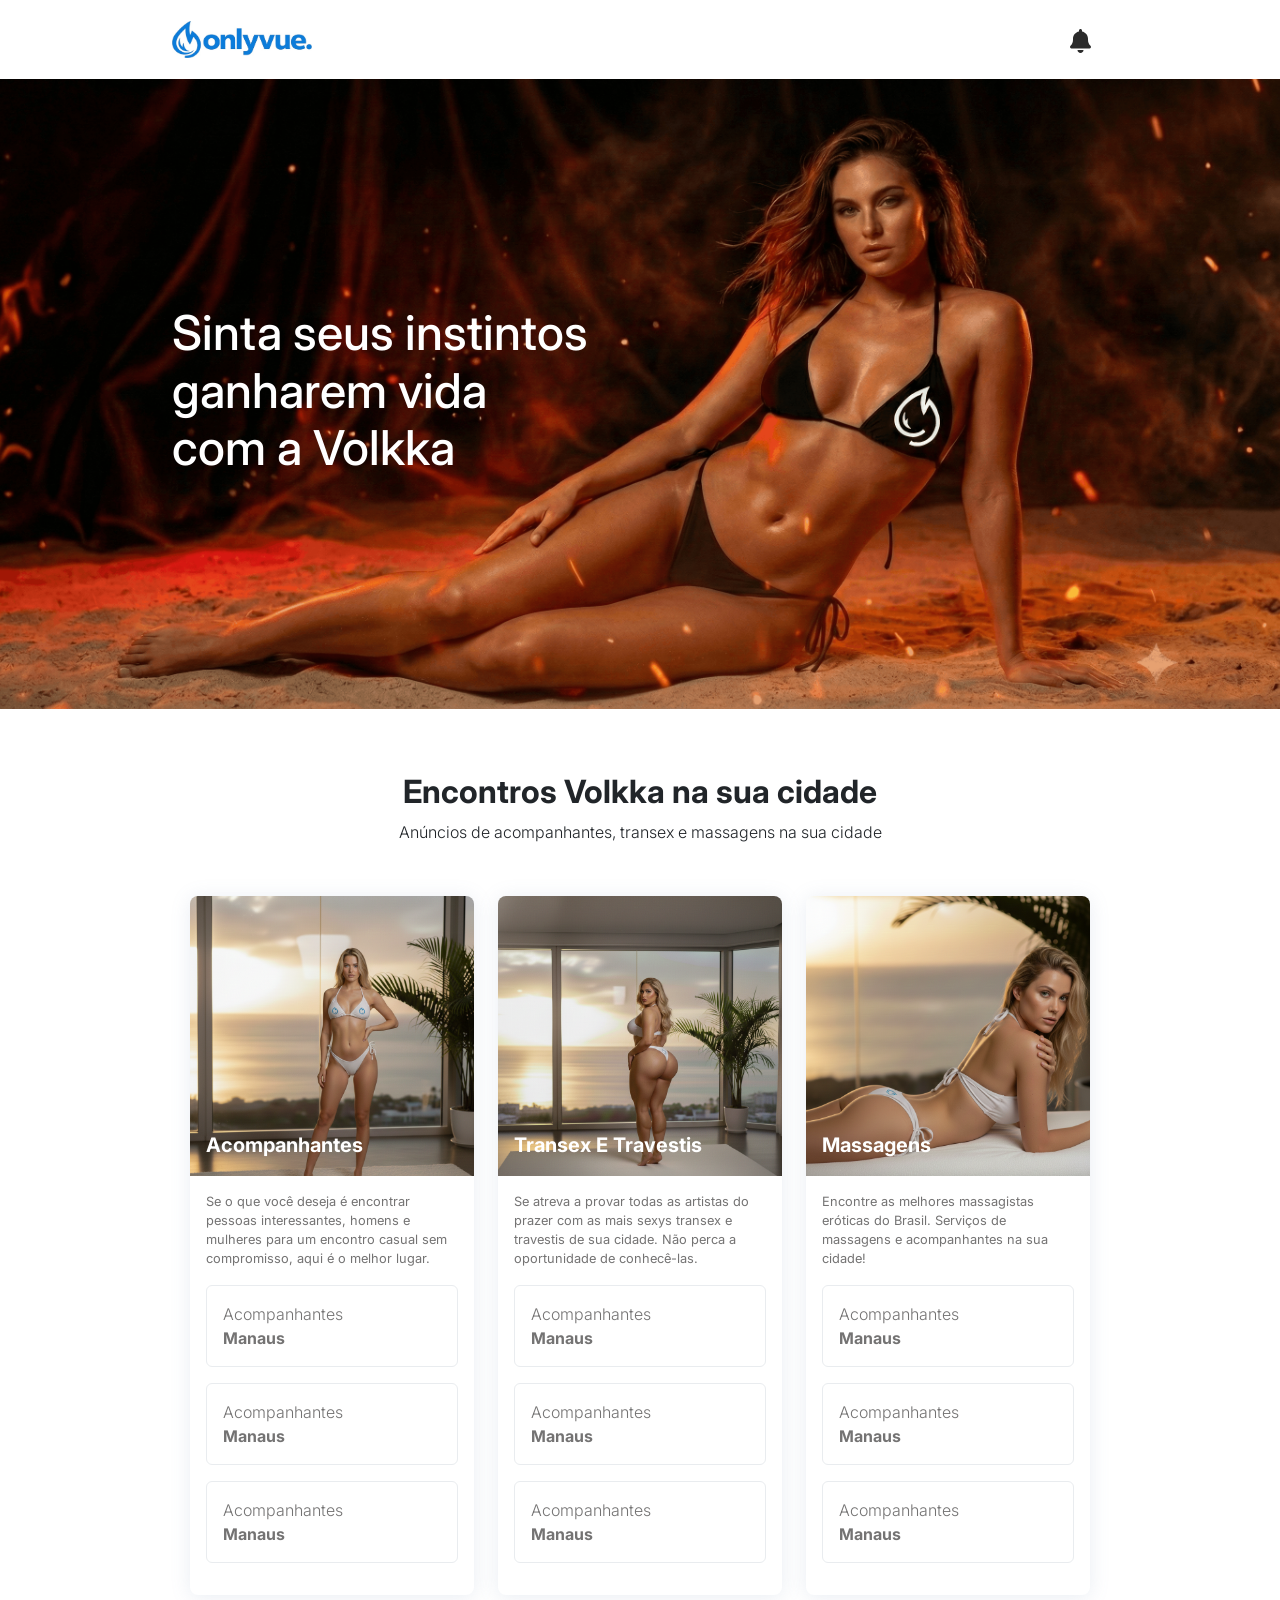
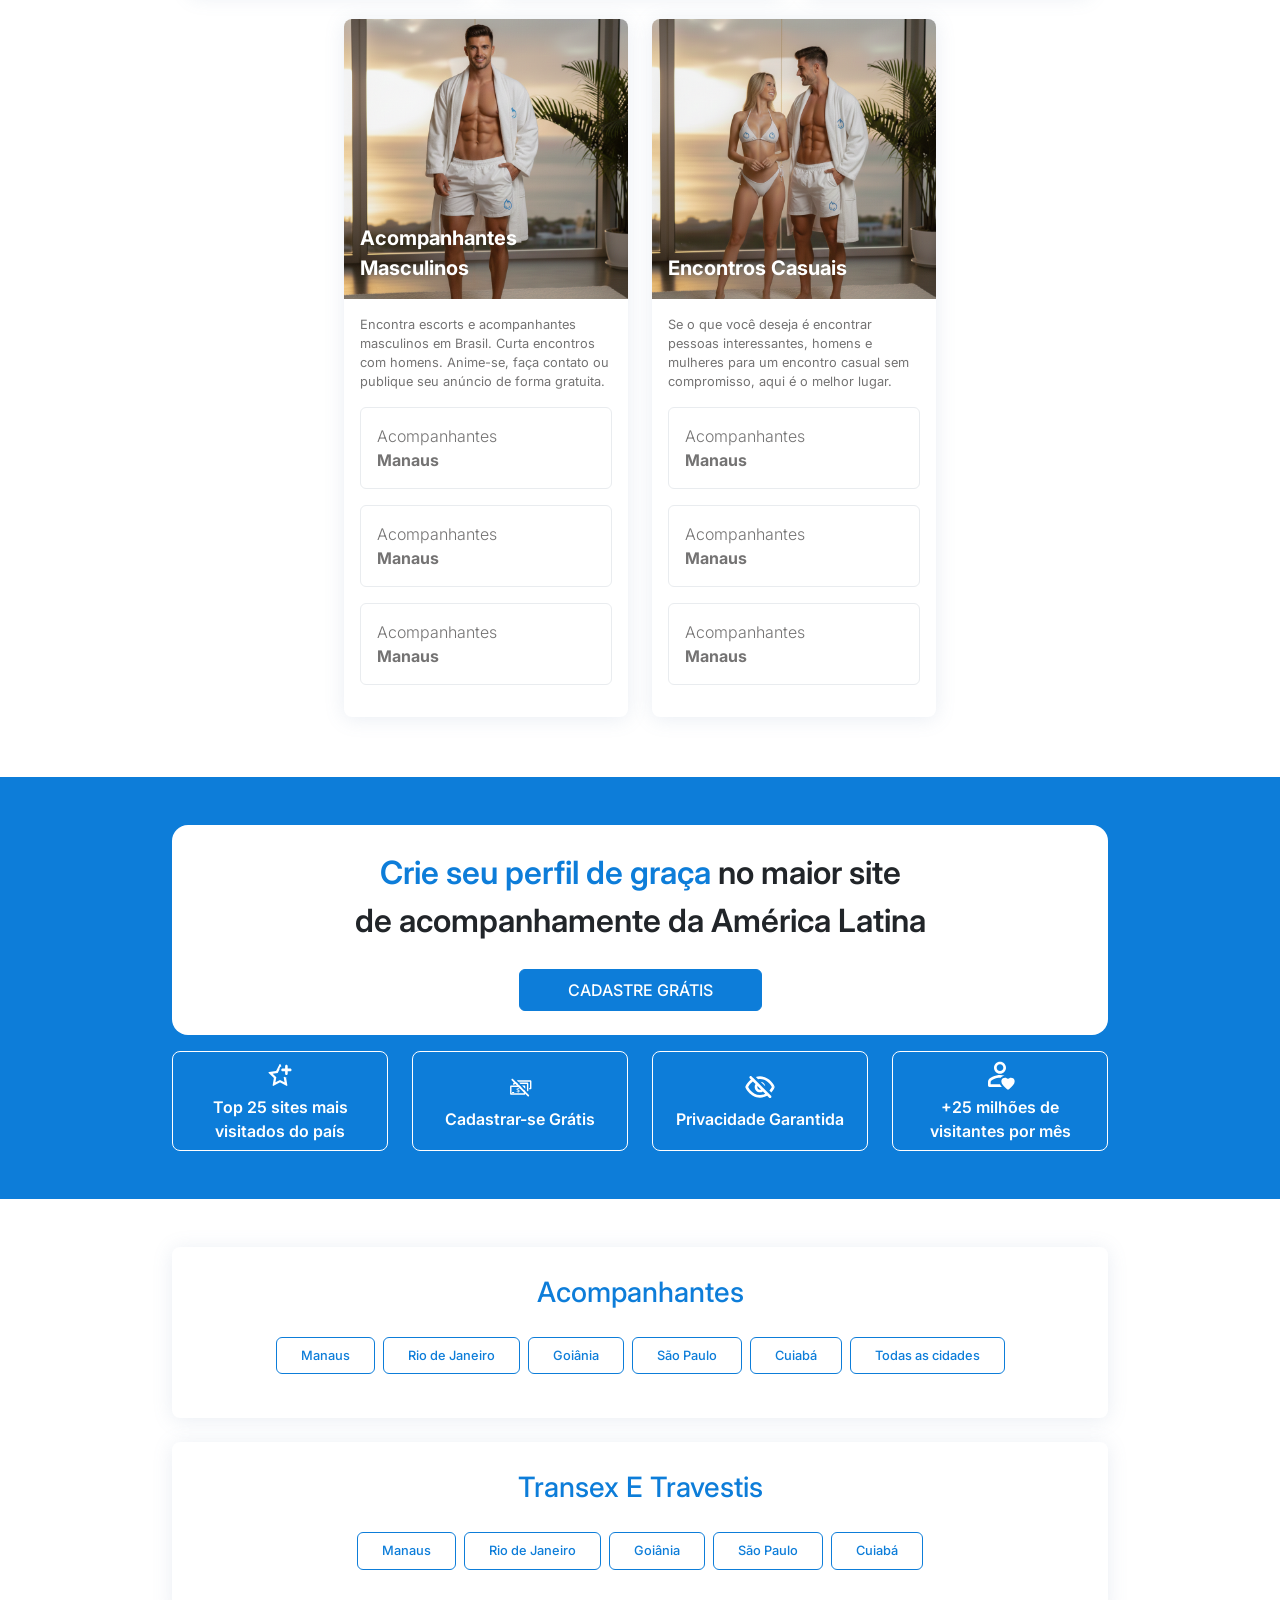
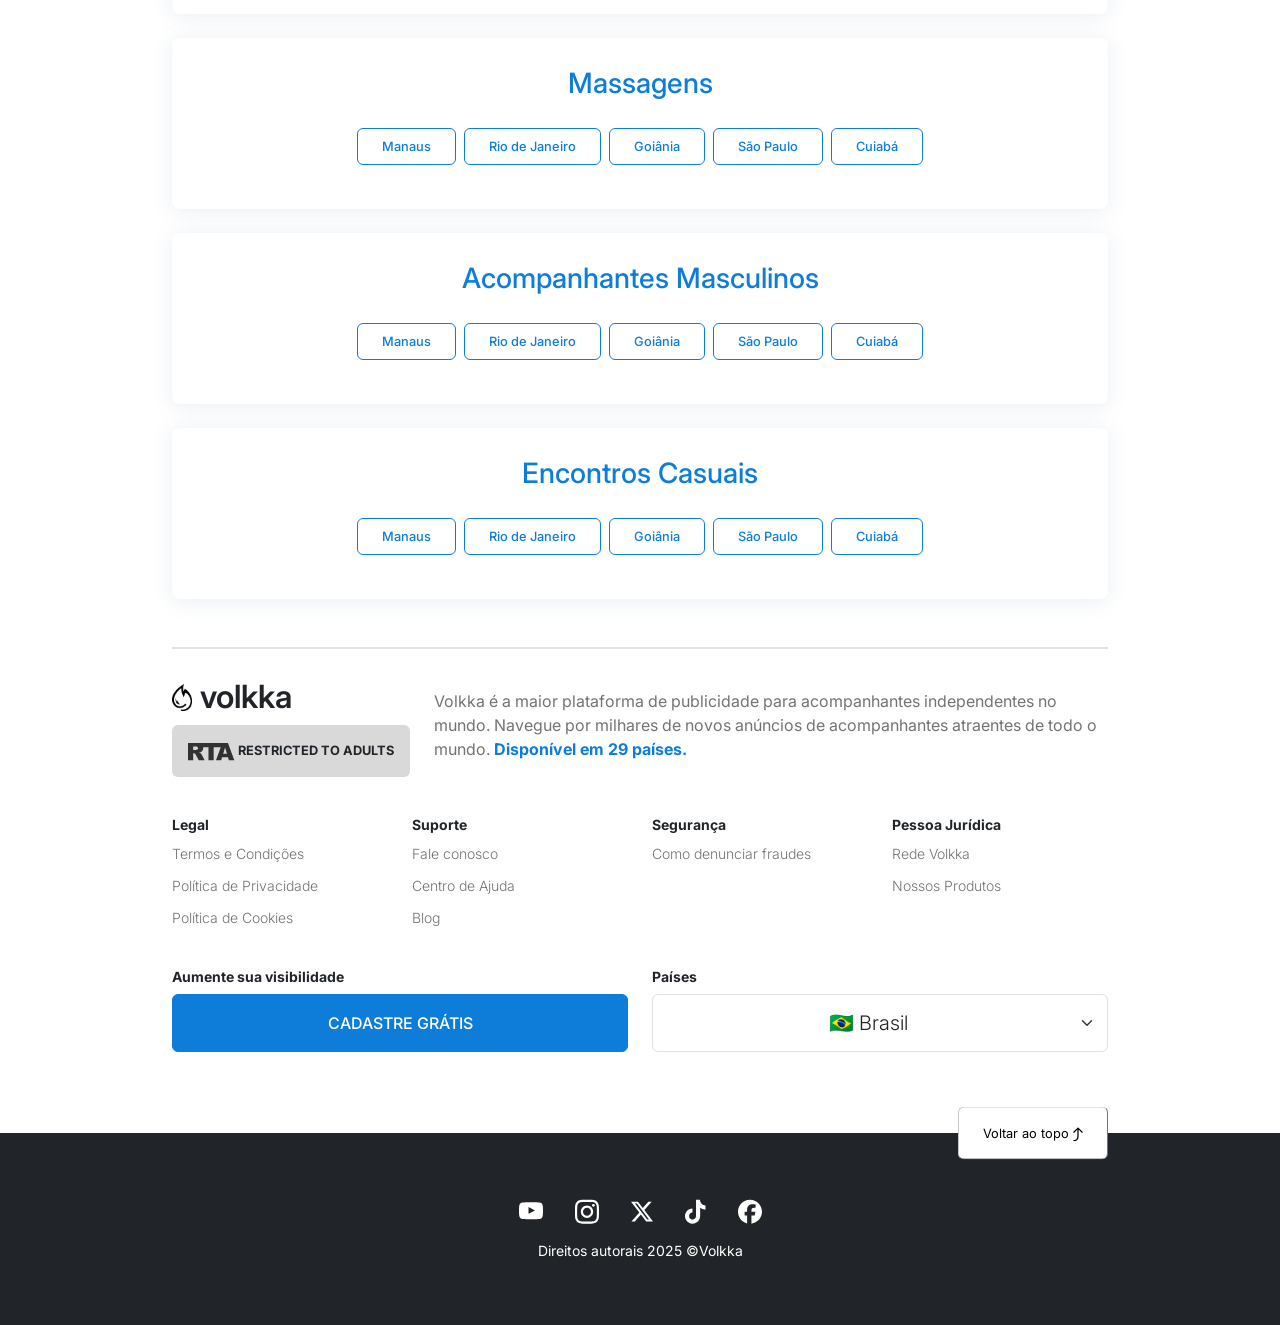
==== commit c69fa92d: "Add files via upload" ====
--- a/index.html
+++ b/index.html
@@ -224,26 +224,6 @@
     </div>
   </div>
   <!-- Fim sessão 4 -->
-
-  <!-- Sessão 5 -->
-  <div class="container mt-5 mb-5">
-    <p class="pt-0 fw-normal fs-8 text-center">
-      Seja bem-vindo ao portal de classificados eróticos Volkka. Entre os anúncios que pode ver na web, com certeza
-      encontrará a pessoa ideal. Quer esteja à procura de acompanhantes ou de <a href="#"
-        class="link-red link-red:hover">sexo virtual</a> no Brasil. Navegue entre todas as categorias, mulheres e
-      homens, acompanhantes, travestis, gay, casal, troca de casais, mulher procura mulher, lésbicas e pessoas que
-      buscam amor. Poderá conhecer pessoas parecidas com você, que procuram o mesmo e contatá-las. Em Volkka pode criar
-      seu própio anúncio grátis. Não espere mais, verá que tudo fica mais fácil depois que iniciar, dê o primeiro passo.
-    </p>
-    <p class="pt-0 fw-normal fs-8 text-center">
-      <span class="fw-bold"> Buscas frequentes:</span> <a href="#" class="link-red link-red:hover">Acompanhantes
-        RJ</a> | <a href="#" class="link-red link-red:hover">Acompanhantes SP</a> | <a href="#"
-        class="link-red link-red:hover">Acompanhantes Curitiba</a> | <a href="#"
-        class="link-red link-red:hover">Acompanhantes DF</a> | <a href="#" class="link-red link-red:hover">Acompanhantes
-        Salvador</a> | <a href="#" class="link-red link-red:hover">Acompanhantes BH</a>
-    </p>
-  </div>
-  <!-- Fim sessão 5 -->
 
   <!-- Sessão 6 -->
   <div class="bg-red mt-5 mb-5">
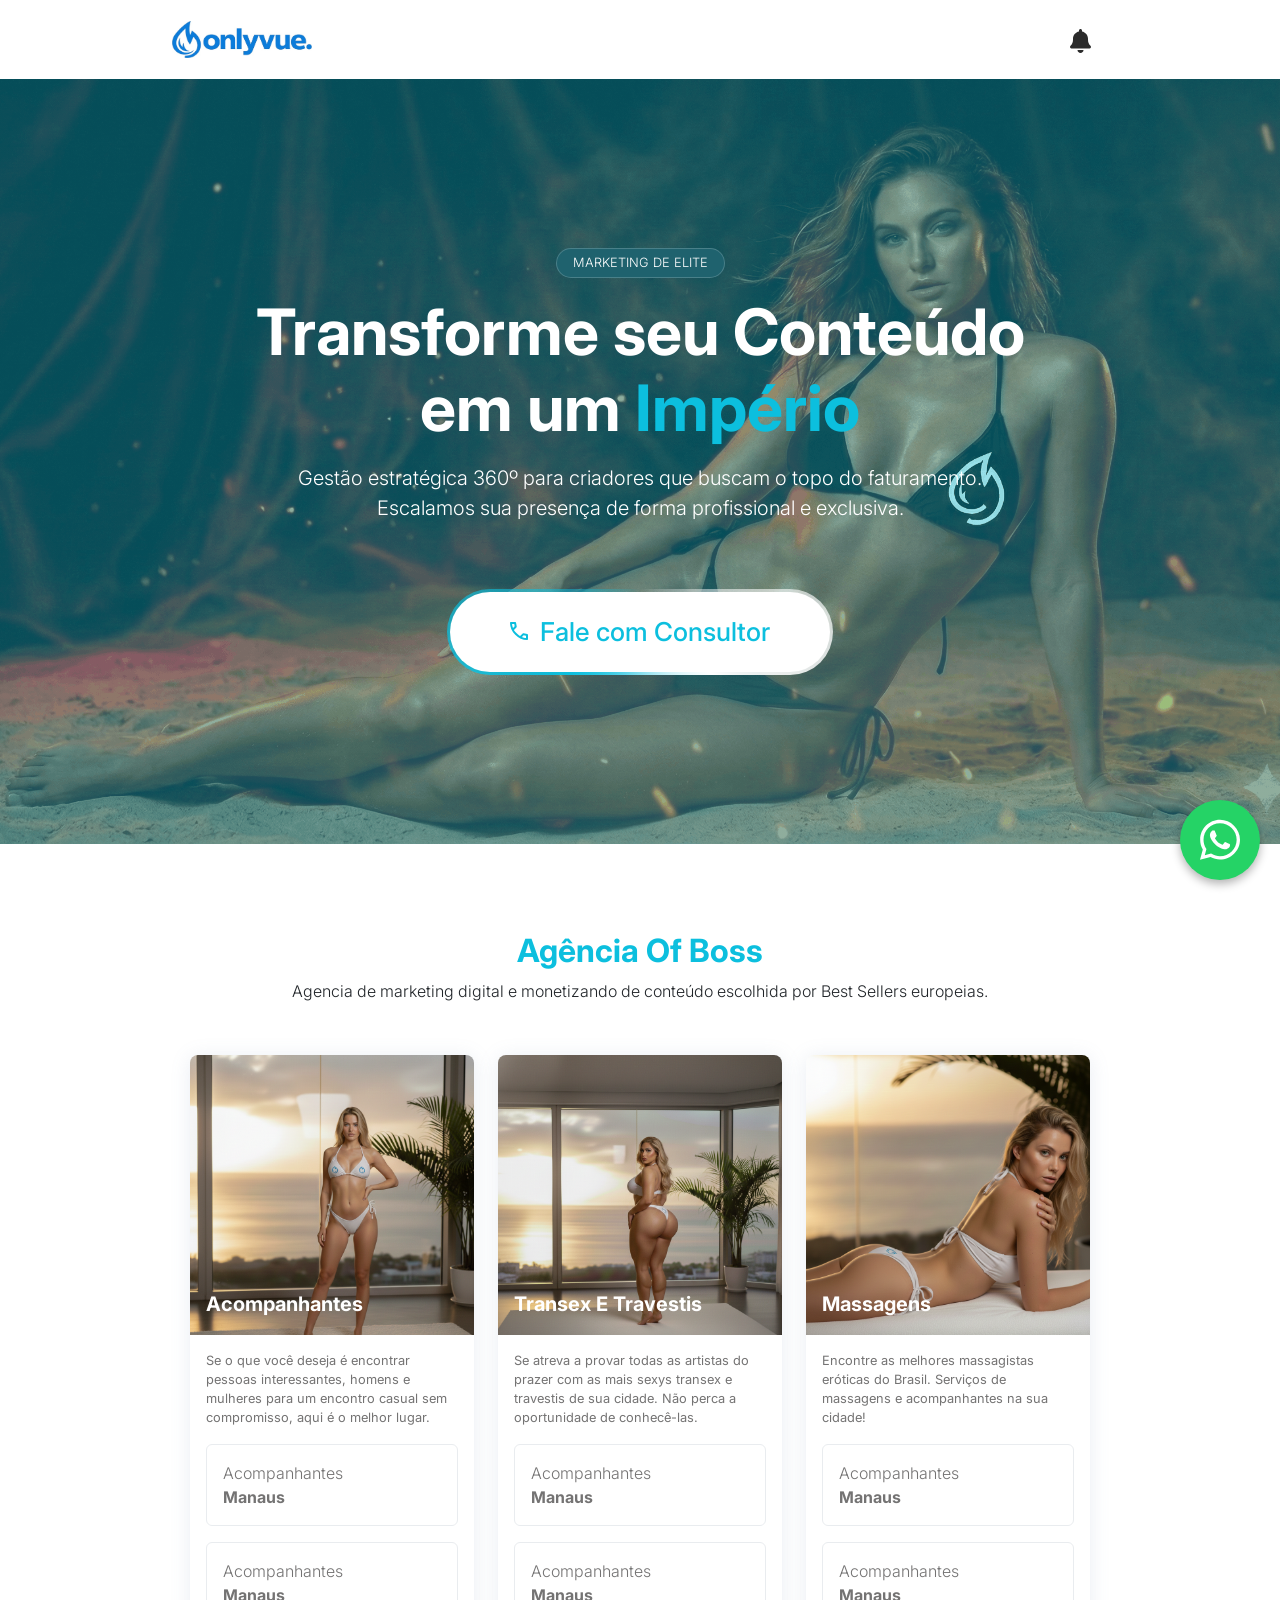
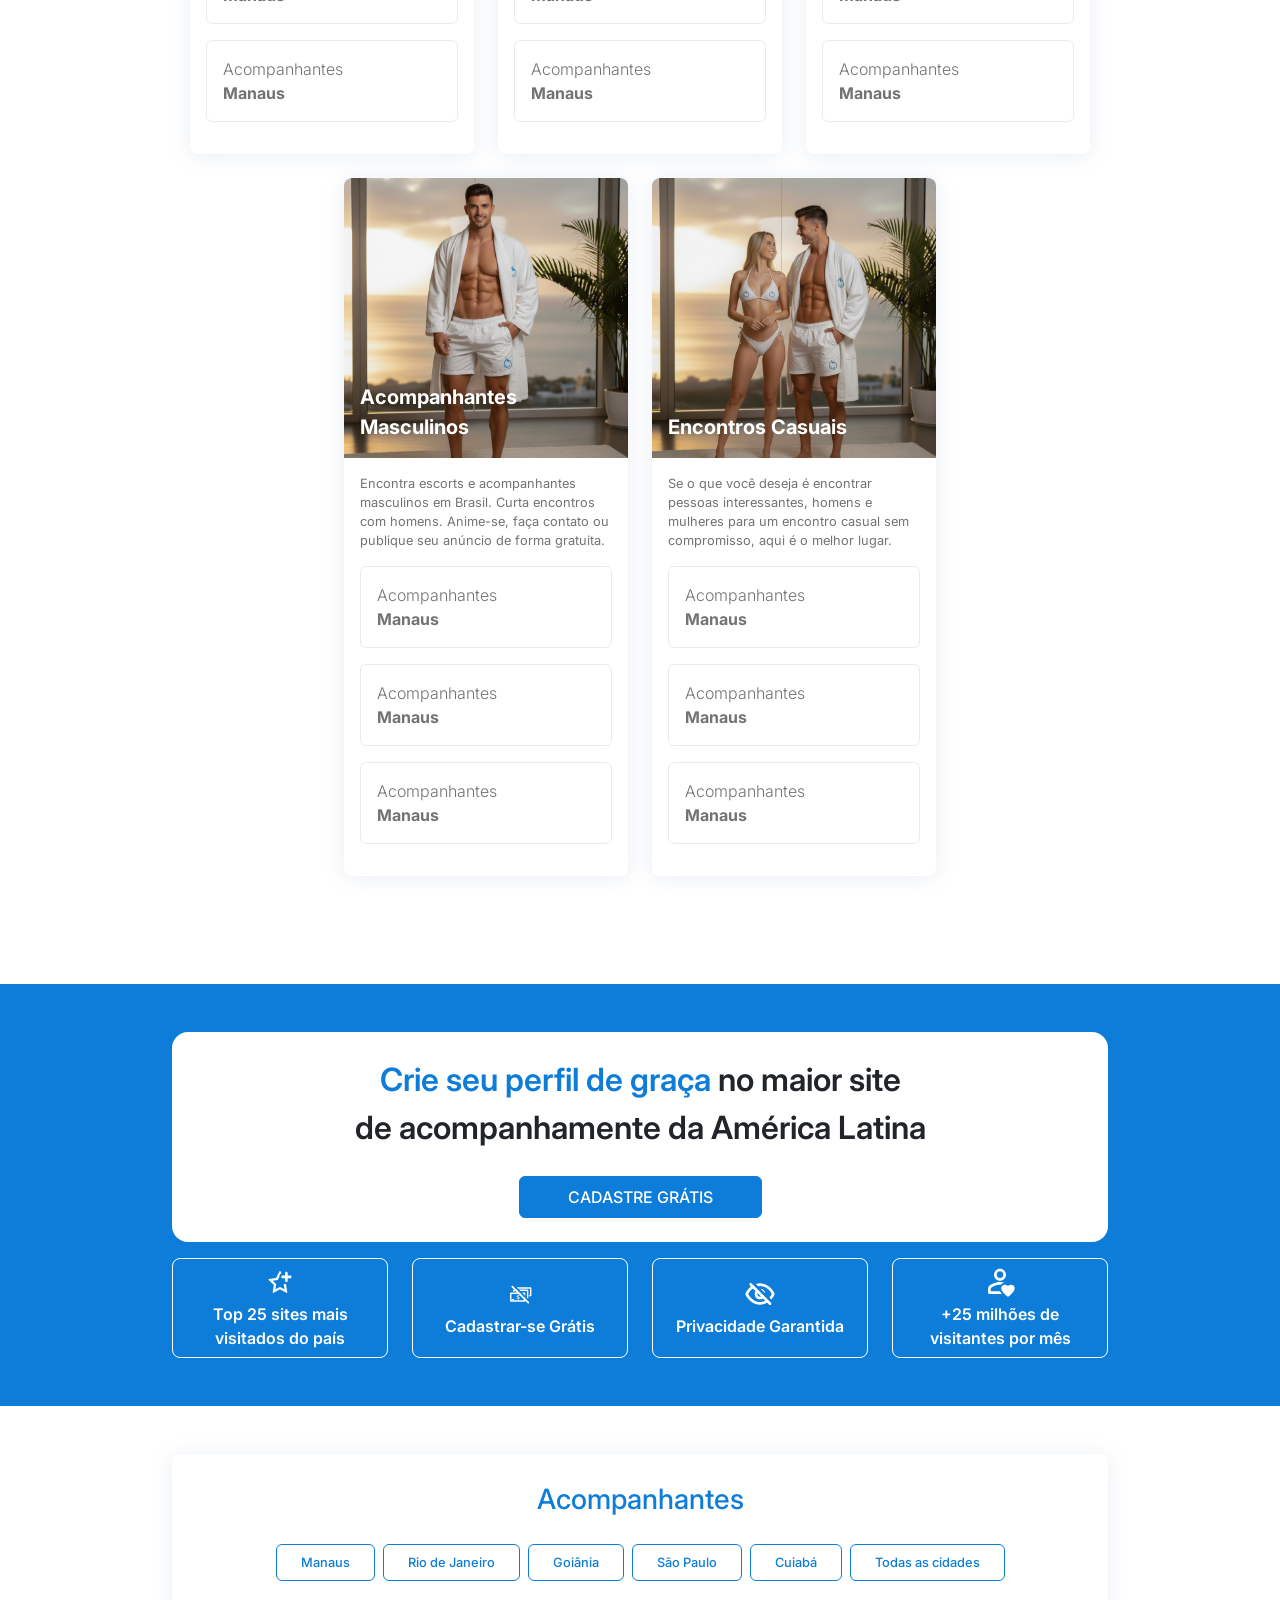
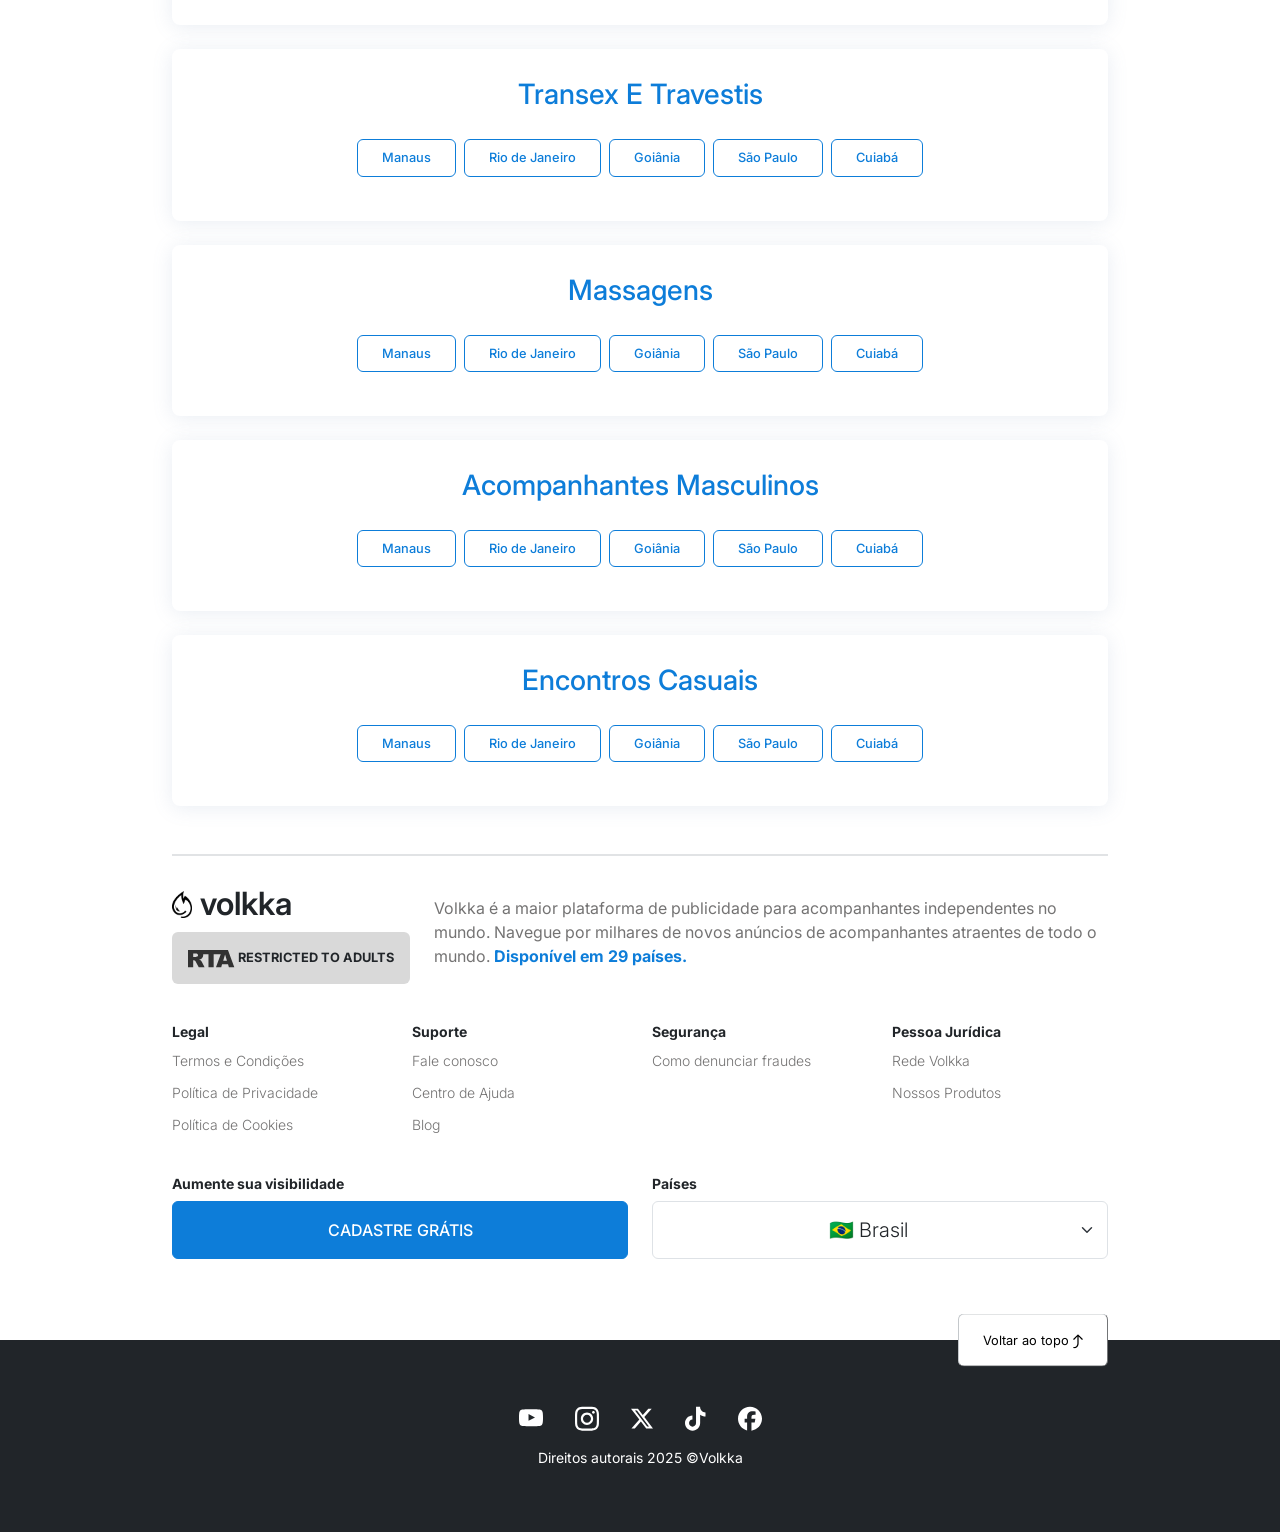
==== commit 482e485f: "Add files via upload" ====
--- a/index.html
+++ b/index.html
@@ -5,7 +5,7 @@
   <meta charset="utf-8">
   <meta name="viewport" content="width=device-width, initial-scale=1">
 
-  <title>Volkka - Acompanhantes, transex e muito mais!</title>
+  <title>Onlyvue - Agência de modelos</title>
 
   <link href="css/bootstrap.css" rel="stylesheet">
 
@@ -20,11 +20,6 @@
     href="https://fonts.googleapis.com/css2?family=Inter:ital,opsz,wght@0,14..32,100..900;1,14..32,100..900&display=swap"
     rel="stylesheet">
   <!---------------->
-
-  <!-- CSS Slick Carroceis -->
-  <link rel="stylesheet" type="text/css" href="css/slick-theme.css" />
-  <link rel="stylesheet" type="text/css" href="css/slick.css" />
-  <!------------------------->
 </head>
 
 <body>
@@ -33,32 +28,46 @@
   <!-- Fim sessão 1 -->
 
   <!-- Sessão 2 -->
-  <section class="hero-home">
-    <div class="container d-flex justify-content-center align-items-start flex-column h-100">
-      <div>
-        <h1 class="text-white text-left w-100 display-5 fw-medium">
-          Sinta seus instintos<br />
-          ganharem vida<br />
-          com a Volkka
+  <section class="hero-home d-flex align-items-center justify-content-center">
+    <div class="container d-flex align-items-center justify-content-center">
+      <div class="d-flex align-items-center justify-content-center flex-column">
+        <p class="py-1 px-3 rounded-4 text-center text-white fw-light fs-7"
+          style="background-color: #1F626E; border: 1px solid #ffffff30;">
+          MARKETING DE ELITE
+        </p>
+        <h1 class="text-white display-3 fw-bold w-85 text-center mb-3">
+          Transforme seu Conteúdo em um <span style="color: #0CBFDE;">Império</span>
         </h1>
+        <p class="text-white text-center fs-5 fw-light">
+          Gestão estratégica 360º para criadores que buscam o topo do faturamento.<br />
+          Escalamos sua presença de forma profissional e exclusiva.
+        </p>
+        <a href="" target="_blank">
+          <button class="botao-borda-pulsante">
+            <span>
+              <img src="assets/icon-telefone.svg" alt="">
+              Fale com Consultor
+            </span>
+          </button>
+        </a>
       </div>
     </div>
   </section>
   <!-- Fim sessão 2 -->
 
   <!-- Sessão 3 -->
-  <div class="container d-flex justify-content-center align-items-center flex-column pt-5 pb-4">
-    <h1 class="fs-2 fw-medium pt-3 pb-0 text-center">
-      <strong>Encontros Volkka na sua cidade</strong>
+  <div class="container d-flex justify-content-center align-items-center flex-column pt-6 pb-4">
+    <h1 class="fs-2 fw-medium pt-3 pb-0 text-center" style="color: #0CBFDE;">
+      <strong>Agência Of Boss</strong>
     </h1>
     <p class="pt-0 fw-light text-center">
-      Anúncios de acompanhantes, transex e massagens na sua cidade
+      Agencia de marketing digital e monetizando de conteúdo escolhida por Best Sellers europeias.
     </p>
   </div>
   <!-- Fim sessão 3 -->
 
   <!-- Sessão 4 -->
-  <div class="container">
+  <div class="container pb-5">
     <div class="carrocel-principal d-flex justify-content-center align-items-center flex-wrap">
 
       <div class="card shadow-personalizado m-personalizado border-0 rounded-3 w-personalizado">
@@ -485,9 +494,12 @@
   <md-footer></md-footer>
   <!-- Fim Footer -->
 
-  <!-- Modal Login -->
-  <md-modal-login></md-modal-login>
-  <!-- Fim Modal Login -->
+  <a href="https://wa.me." class="btn-whatsapp" target="_blank" rel="noopener noreferrer">
+    <svg xmlns="http://www.w3.org/2000/svg" viewBox="0 0 448 512">
+      <path fill="rgb(255, 255, 255)"
+        d="M380.9 97.1c-41.9-42-97.7-65.1-157-65.1-122.4 0-222 99.6-222 222 0 39.1 10.2 77.3 29.6 111L0 480 117.7 449.1c32.4 17.7 68.9 27 106.1 27l.1 0c122.3 0 224.1-99.6 224.1-222 0-59.3-25.2-115-67.1-157zm-157 341.6c-33.2 0-65.7-8.9-94-25.7l-6.7-4-69.8 18.3 18.6-68.1-4.4-7c-18.5-29.4-28.2-63.3-28.2-98.2 0-101.7 82.8-184.5 184.6-184.5 49.3 0 95.6 19.2 130.4 54.1s56.2 81.2 56.1 130.5c0 101.8-84.9 184.6-186.6 184.6zM325.1 300.5c-5.5-2.8-32.8-16.2-37.9-18-5.1-1.9-8.8-2.8-12.5 2.8s-14.3 18-17.6 21.8c-3.2 3.7-6.5 4.2-12 1.4-32.6-16.3-54-29.1-75.5-66-5.7-9.8 5.7-9.1 16.3-30.3 1.8-3.7 .9-6.9-.5-9.7s-12.5-30.1-17.1-41.2c-4.5-10.8-9.1-9.3-12.5-9.5-3.2-.2-6.9-.2-10.6-.2s-9.7 1.4-14.8 6.9c-5.1 5.6-19.4 19-19.4 46.3s19.9 53.7 22.6 57.4c2.8 3.7 39.1 59.7 94.8 83.8 35.2 15.2 49 16.5 66.6 13.9 10.7-1.6 32.8-13.4 37.4-26.4s4.6-24.1 3.2-26.4c-1.3-2.5-5-3.9-10.5-6.6z" />
+    </svg>
+  </a>
 
   <script src="js/bootstrap.bundle.js"></script>
   <script type="module" src="js/modulos/libs.js"></script>
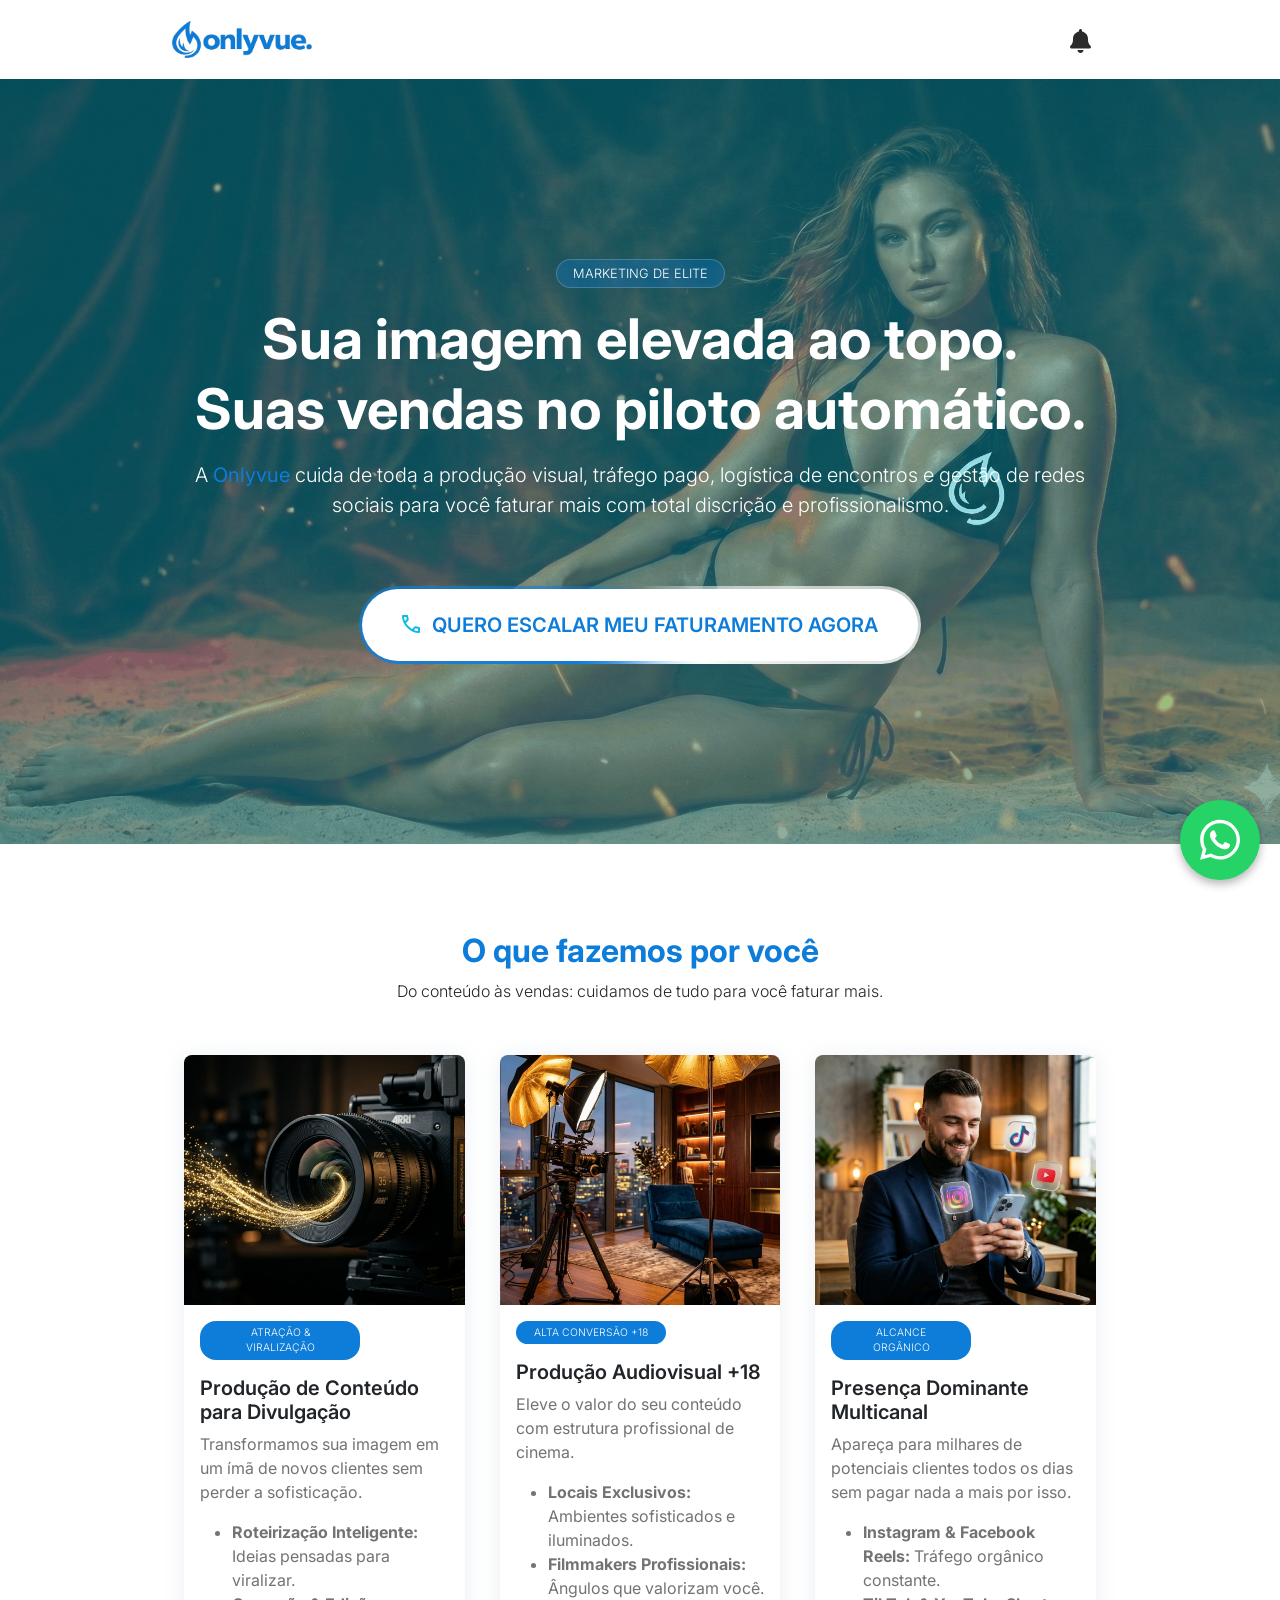
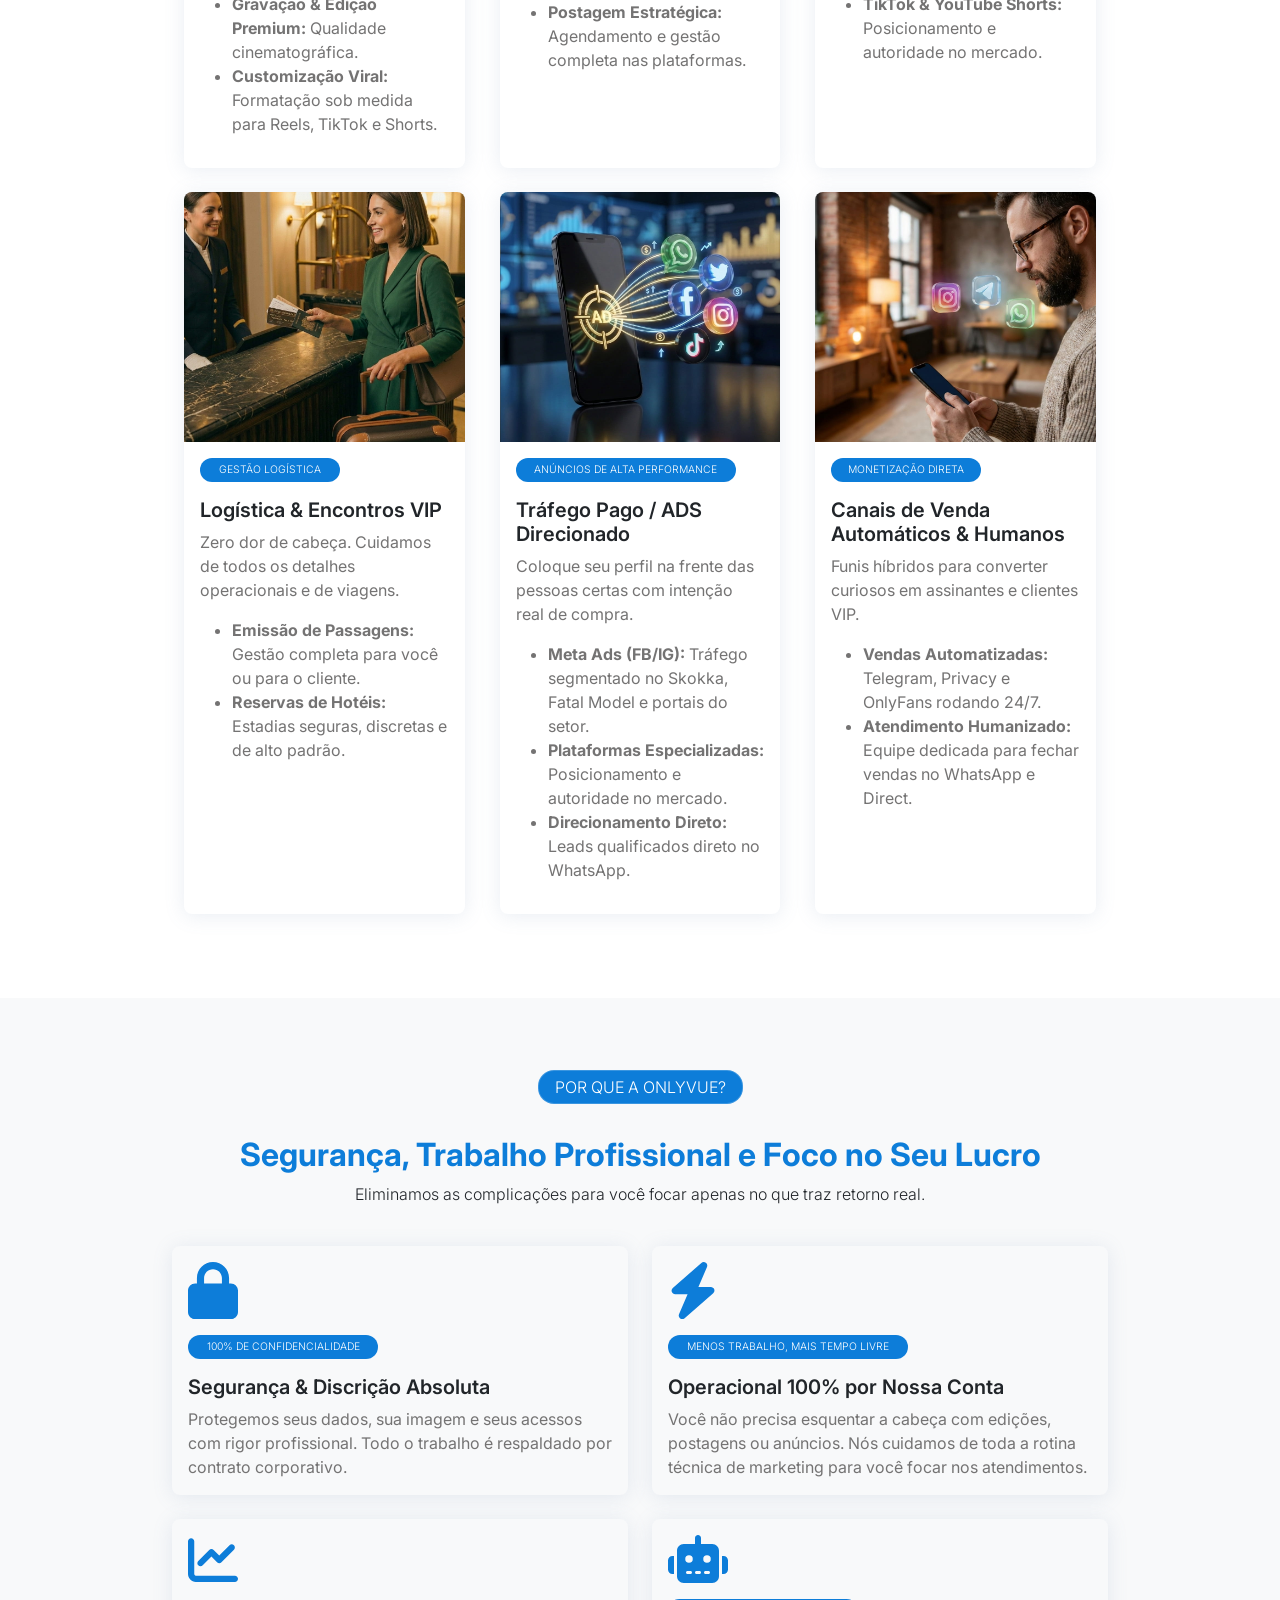
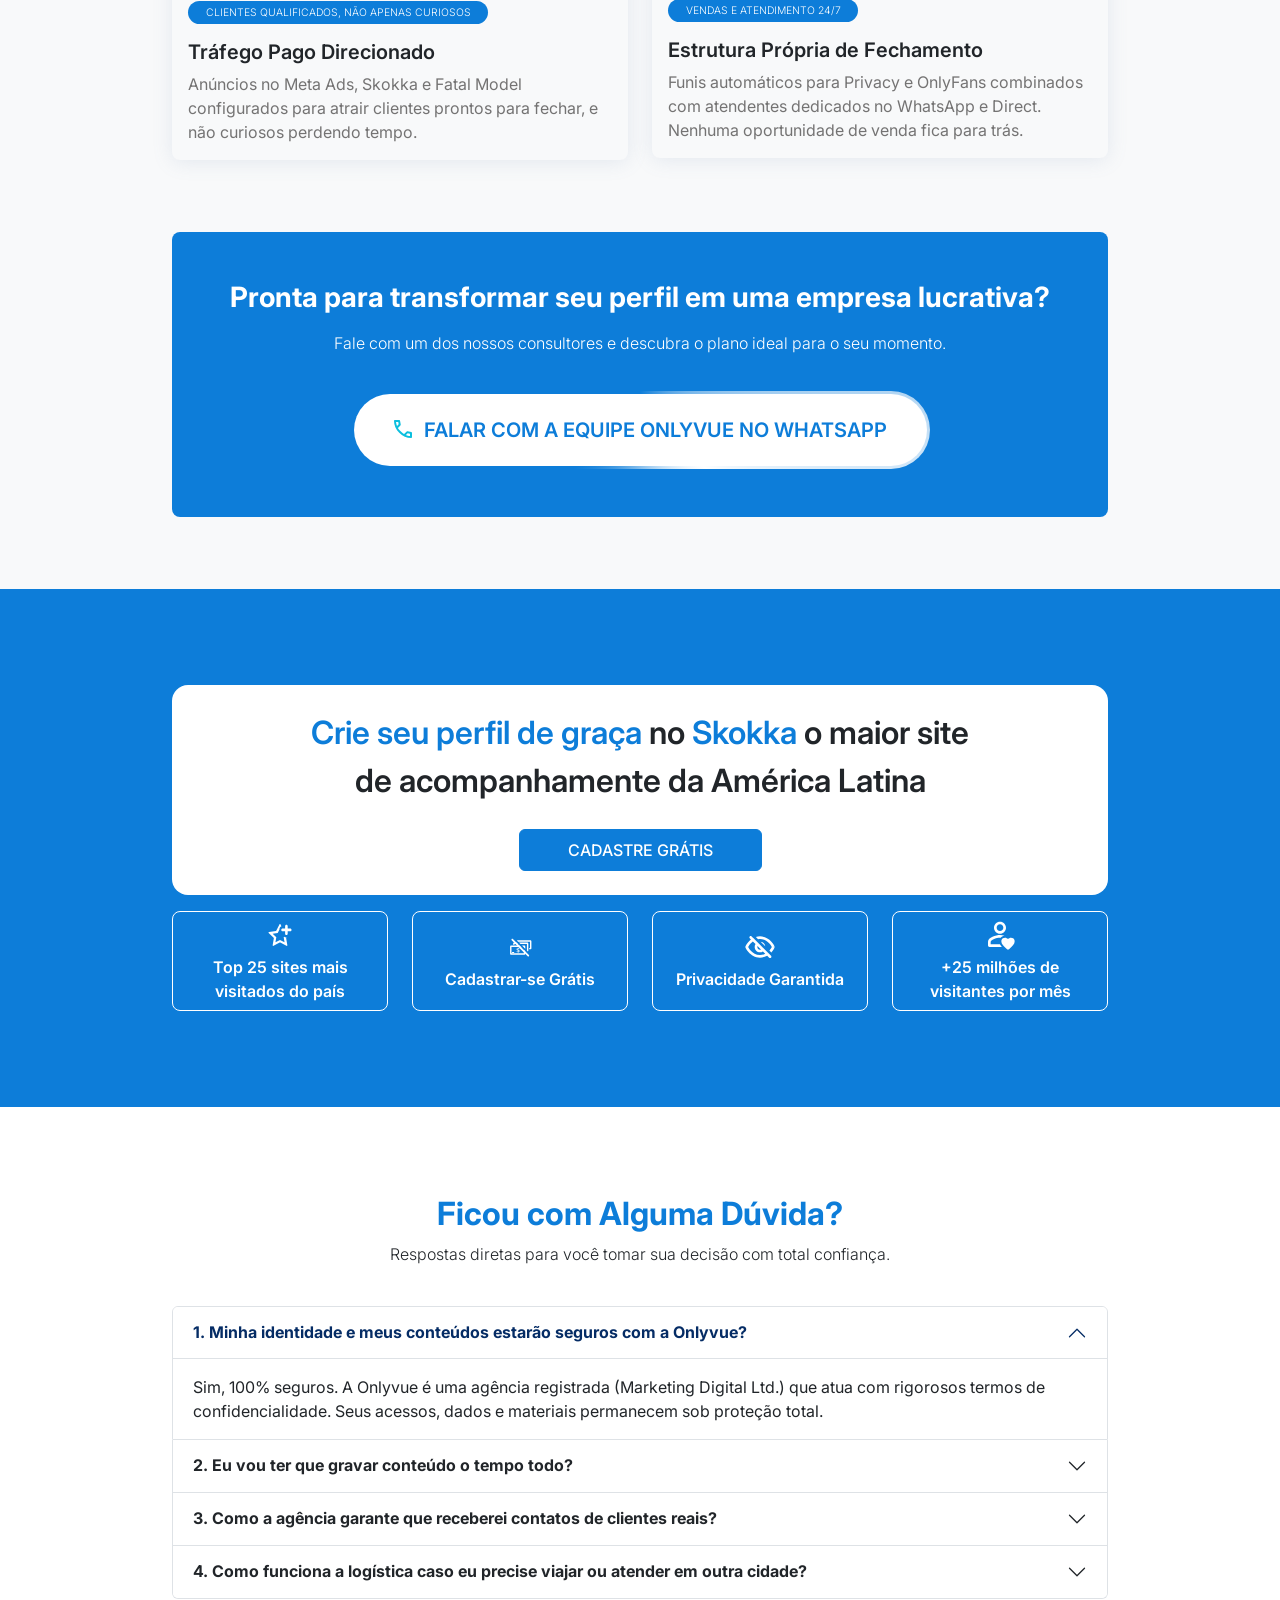
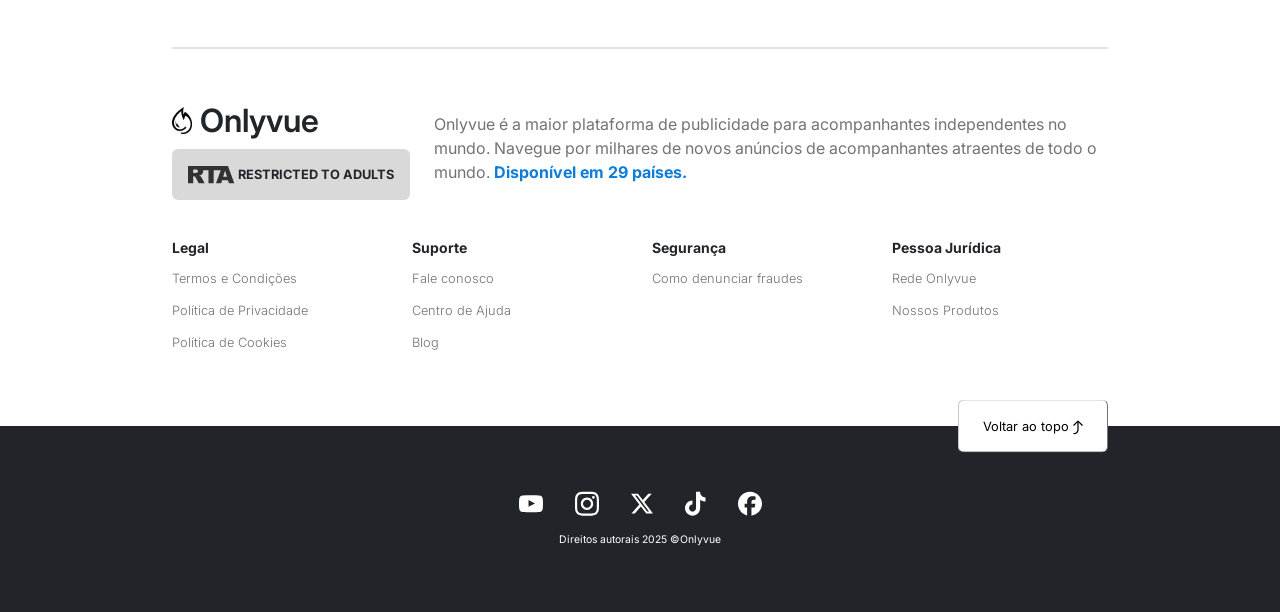
==== commit 2c70d451: "Add files via upload" ====
--- a/index.html
+++ b/index.html
@@ -32,21 +32,22 @@
     <div class="container d-flex align-items-center justify-content-center">
       <div class="d-flex align-items-center justify-content-center flex-column">
         <p class="py-1 px-3 rounded-4 text-center text-white fw-light fs-7"
-          style="background-color: #1F626E; border: 1px solid #ffffff30;">
+          style="background-color: #0D7DD950; border: 1px solid #ffffff30;">
           MARKETING DE ELITE
         </p>
-        <h1 class="text-white display-3 fw-bold w-85 text-center mb-3">
-          Transforme seu Conteúdo em um <span style="color: #0CBFDE;">Império</span>
+        <h1 class="text-white display-4 lh-sm fw-bold w-100 text-center mb-3">
+          Sua imagem elevada ao topo.<br />
+          Suas vendas no piloto automático.
         </h1>
         <p class="text-white text-center fs-5 fw-light">
-          Gestão estratégica 360º para criadores que buscam o topo do faturamento.<br />
-          Escalamos sua presença de forma profissional e exclusiva.
+          A <strong style="color: #0D7DD9;">Onlyvue</strong> cuida de toda a produção visual, tráfego pago, logística de
+          encontros e gestão de redes sociais para você faturar mais com total discrição e profissionalismo.
         </p>
         <a href="" target="_blank">
           <button class="botao-borda-pulsante">
             <span>
               <img src="assets/icon-telefone.svg" alt="">
-              Fale com Consultor
+              QUERO ESCALAR MEU FATURAMENTO AGORA
             </span>
           </button>
         </a>
@@ -56,191 +57,284 @@
   <!-- Fim sessão 2 -->
 
   <!-- Sessão 3 -->
-  <div class="container d-flex justify-content-center align-items-center flex-column pt-6 pb-4">
-    <h1 class="fs-2 fw-medium pt-3 pb-0 text-center" style="color: #0CBFDE;">
-      <strong>Agência Of Boss</strong>
-    </h1>
-    <p class="pt-0 fw-light text-center">
-      Agencia de marketing digital e monetizando de conteúdo escolhida por Best Sellers europeias.
-    </p>
+  <div class="container py-6">
+    <div class="d-flex justify-content-center align-items-center flex-column mb-4">
+      <h1 class="fs-2 fw-medium pt-3 pb-0 text-center" style="color: #0D7DD9;">
+        <strong>O que fazemos por você</strong>
+      </h1>
+      <p class="pt-0 fw-light text-center">
+        Do conteúdo às vendas: cuidamos de tudo para você faturar mais.
+      </p>
+    </div>
+
+    <div class="d-flex justify-content-between align-items-stretch flex-wrap">
+      <div class="card shadow-personalizado m-personalizado border-0 rounded-3 w-sm-30">
+        <div class="hero-card rounded-top-3 d-flex align-items-end ps-3" style="background-image: url(media/img-1.jpg)">
+        </div>
+        <div class="card-body">
+          <p class="py-1 px-3 rounded-4 text-center text-white fw-light fs-9 bg-red"  style="width: 160px;">
+            ATRAÇÃO & VIRALIZAÇÃO
+          </p>
+          <h3 class="fs-5 fw-semibold">
+            Produção de Conteúdo para Divulgação
+          </h3>
+          <p class="card-text fs-6 text-start text-gray">
+            Transformamos sua imagem em um ímã de novos clientes sem perder a sofisticação.
+          </p>
+          <ul class="fs-6 text-start text-gray">
+            <li><strong>Roteirização Inteligente:</strong> Ideias pensadas para viralizar.</li>
+            <li><strong>Gravação & Edição Premium:</strong> Qualidade cinematográfica.</li>
+            <li><strong>Customização Viral:</strong> Formatação sob medida para Reels, TikTok e Shorts.</li>
+          </ul>
+        </div>
+      </div>
+
+      <div class="card shadow-personalizado m-personalizado border-0 rounded-3 w-sm-30">
+        <div class="hero-card rounded-top-3 d-flex align-items-end ps-3" style="background-image: url(media/img-2.jpg)">
+        </div>
+        <div class="card-body">
+          <p class="py-1 px-3 rounded-4 text-center text-white fw-light fs-9 bg-red" style="width: 150px;">
+            ALTA CONVERSÃO +18
+          </p>
+          <h3 class="fs-5 fw-semibold">
+            Produção Audiovisual +18
+          </h3>
+          <p class="card-text fs-6 text-start text-gray">
+            Eleve o valor do seu conteúdo com estrutura profissional de cinema.
+          </p>
+          <ul class="fs-6 text-start text-gray">
+            <li><strong>Locais Exclusivos:</strong> Ambientes sofisticados e iluminados.</li>
+            <li><strong>Filmmakers Profissionais:</strong> Ângulos que valorizam você.</li>
+            <li><strong>Postagem Estratégica:</strong> Agendamento e gestão completa nas plataformas.</li>
+          </ul>
+        </div>
+      </div>
+
+      <div class="card shadow-personalizado m-personalizado border-0 rounded-3 w-sm-30">
+        <div class="hero-card rounded-top-3 d-flex align-items-end ps-3" style="background-image: url(media/img-3.jpg)">
+        </div>
+        <div class="card-body">
+          <p class="py-1 px-3 rounded-4 text-center text-white fw-light fs-9 bg-red" style="width: 140px;">
+            ALCANCE ORGÂNICO
+          </p>
+          <h3 class="fs-5 fw-semibold">
+            Presença Dominante Multicanal
+          </h3>
+          <p class="card-text fs-6 text-start text-gray">
+            Apareça para milhares de potenciais clientes todos os dias sem pagar nada a mais por isso.
+          </p>
+          <ul class="fs-6 text-start text-gray">
+            <li><strong>Instagram & Facebook Reels:</strong> Tráfego orgânico constante.</li>
+            <li><strong>TikTok & YouTube Shorts:</strong> Posicionamento e autoridade no mercado.</li>
+          </ul>
+        </div>
+      </div>
+
+      <div class="card shadow-personalizado m-personalizado border-0 rounded-3 w-sm-30">
+        <div class="hero-card rounded-top-3 d-flex align-items-end ps-3" style="background-image: url(media/img-4.jpg)">
+        </div>
+        <div class="card-body">
+          <p class="py-1 px-3 rounded-4 text-center text-white fw-light fs-9 bg-red" style="width: 140px;">
+            GESTÃO LOGÍSTICA
+          </p>
+          <h3 class="fs-5 fw-semibold">
+            Logística & Encontros VIP
+          </h3>
+          <p class="card-text fs-6 text-start text-gray">
+            Zero dor de cabeça. Cuidamos de todos os detalhes operacionais e de viagens.
+          </p>
+          <ul class="fs-6 text-start text-gray">
+            <li><strong>Emissão de Passagens:</strong> Gestão completa para você ou para o cliente.</li>
+            <li><strong>Reservas de Hotéis:</strong> Estadias seguras, discretas e de alto padrão.</li>
+          </ul>
+        </div>
+      </div>
+
+      <div class="card shadow-personalizado m-personalizado border-0 rounded-3 w-sm-30">
+        <div class="hero-card rounded-top-3 d-flex align-items-end ps-3" style="background-image: url(media/img-5.jpg)">
+        </div>
+        <div class="card-body">
+          <p class="py-1 px-3 rounded-4 text-center text-white fw-light fs-9 bg-red" style="width: 220px;">
+            ANÚNCIOS DE ALTA PERFORMANCE
+          </p>
+          <h3 class="fs-5 fw-semibold">
+            Tráfego Pago / ADS Direcionado
+          </h3>
+          <p class="card-text fs-6 text-start text-gray">
+            Coloque seu perfil na frente das pessoas certas com intenção real de compra.
+          </p>
+          <ul class="fs-6 text-start text-gray">
+            <li><strong>Meta Ads (FB/IG):</strong> Tráfego segmentado no Skokka, Fatal Model e portais do setor.</li>
+            <li><strong>Plataformas Especializadas:</strong> Posicionamento e autoridade no mercado.</li>
+            <li><strong>Direcionamento Direto:</strong> Leads qualificados direto no WhatsApp.</li>
+          </ul>
+        </div>
+      </div>
+
+      <div class="card shadow-personalizado m-personalizado border-0 rounded-3 w-sm-30">
+        <div class="hero-card rounded-top-3 d-flex align-items-end ps-3" style="background-image: url(media/img-6.jpg)">
+        </div>
+        <div class="card-body">
+          <p class="py-1 px-3 rounded-4 text-center text-white fw-light fs-9 bg-red" style="width: 150px;">
+            MONETIZAÇÃO DIRETA
+          </p>
+          <h3 class="fs-5 fw-semibold">
+            Canais de Venda Automáticos & Humanos
+          </h3>
+          <p class="card-text fs-6 text-start text-gray">
+            Funis híbridos para converter curiosos em assinantes e clientes VIP.
+          </p>
+          <ul class="fs-6 text-start text-gray">
+            <li><strong>Vendas Automatizadas:</strong> Telegram, Privacy e OnlyFans rodando 24/7.</li>
+            <li><strong>Atendimento Humanizado:</strong> Equipe dedicada para fechar vendas no WhatsApp e Direct.</li>
+          </ul>
+        </div>
+      </div>
+
+    </div>
   </div>
   <!-- Fim sessão 3 -->
 
   <!-- Sessão 4 -->
-  <div class="container pb-5">
-    <div class="carrocel-principal d-flex justify-content-center align-items-center flex-wrap">
-
-      <div class="card shadow-personalizado m-personalizado border-0 rounded-3 w-personalizado">
-        <div class="hero-card rounded-top-3 d-flex align-items-end ps-3"
-          style="background-image: url(media/Banner-acompanhante.jpg)">
-          <p class="text-white fw-bold fs-5">
-            Acompanhantes
-          </p>
-        </div>
-        <div class="card-body">
-          <p class="card-text fs-7 text-start text-gray">
-            Se o que você deseja é encontrar pessoas interessantes, homens e mulheres para um encontro casual sem
-            compromisso, aqui é o melhor lugar.
-          </p>
-          <div>
-            <button type="button"
-              class="text-start w-100 fs-6 btn btn-outline-gray fw-medium rounded-2 pt-3 ps-3 pe-3 pb-3 mb-3">
-              <span class="fw-light">Acompanhantes</span><br />
-              <span class="fw-bold">Manaus</span>
-            </button>
-            <button type="button"
-              class="text-start w-100 fs-6 btn btn-outline-gray fw-medium rounded-2 pt-3 ps-3 pe-3 pb-3 mb-3">
-              <span class="fw-light">Acompanhantes</span><br />
-              <span class="fw-bold">Manaus</span>
-            </button>
-            <button type="button"
-              class="text-start w-100 fs-6 btn btn-outline-gray fw-medium rounded-2 pt-3 ps-3 pe-3 pb-3 mb-3">
-              <span class="fw-light">Acompanhantes</span><br />
-              <span class="fw-bold">Manaus</span>
-            </button>
-          </div>
-        </div>
-      </div>
-
-      <div class="card shadow-personalizado m-personalizado border-0 rounded-3 w-personalizado ">
-        <div class="hero-card rounded-top-3 d-flex align-items-end ps-3"
-          style="background-image: url(media/banner-transex.jpg)">
-          <p class="text-white fw-bold fs-5">
-            Transex E Travestis
-          </p>
-        </div>
-        <div class="card-body">
-          <p class="card-text fs-7 text-start text-gray">
-            Se atreva a provar todas as artistas do prazer com as mais sexys transex e travestis de sua cidade. Não
-            perca a oportunidade de conhecê-las.
-          </p>
-          <div>
-            <button type="button"
-              class="text-start w-100 fs-6 btn btn-outline-gray fw-medium rounded-2 pt-3 ps-3 pe-3 pb-3 mb-3">
-              <span class="fw-light">Acompanhantes</span><br />
-              <span class="fw-bold">Manaus</span>
-            </button>
-            <button type="button"
-              class="text-start w-100 fs-6 btn btn-outline-gray fw-medium rounded-2 pt-3 ps-3 pe-3 pb-3 mb-3">
-              <span class="fw-light">Acompanhantes</span><br />
-              <span class="fw-bold">Manaus</span>
-            </button>
-            <button type="button"
-              class="text-start w-100 fs-6 btn btn-outline-gray fw-medium rounded-2 pt-3 ps-3 pe-3 pb-3 mb-3">
-              <span class="fw-light">Acompanhantes</span><br />
-              <span class="fw-bold">Manaus</span>
-            </button>
-          </div>
-        </div>
-      </div>
-
-      <div class="card shadow-personalizado m-personalizado border-0 rounded-3 w-personalizado">
-        <div class="hero-card rounded-top-3 d-flex align-items-end ps-3"
-          style="background-image: url(media/Banner-massagem.jpg)">
-          <p class="text-white fw-bold fs-5">
-            Massagens
-          </p>
-        </div>
-        <div class="card-body">
-          <p class="card-text fs-7 text-start text-gray">
-            Encontre as melhores massagistas eróticas do Brasil. Serviços de<br />
-            massagens e acompanhantes na sua cidade!
-          </p>
-          <div>
-            <button type="button"
-              class="text-start w-100 fs-6 btn btn-outline-gray fw-medium rounded-2 pt-3 ps-3 pe-3 pb-3 mb-3">
-              <span class="fw-light">Acompanhantes</span><br />
-              <span class="fw-bold">Manaus</span>
-            </button>
-            <button type="button"
-              class="text-start w-100 fs-6 btn btn-outline-gray fw-medium rounded-2 pt-3 ps-3 pe-3 pb-3 mb-3">
-              <span class="fw-light">Acompanhantes</span><br />
-              <span class="fw-bold">Manaus</span>
-            </button>
-            <button type="button"
-              class="text-start w-100 fs-6 btn btn-outline-gray fw-medium rounded-2 pt-3 ps-3 pe-3 pb-3 mb-3">
-              <span class="fw-light">Acompanhantes</span><br />
-              <span class="fw-bold">Manaus</span>
-            </button>
-          </div>
-        </div>
-      </div>
-
-      <div class="card shadow-personalizado m-personalizado border-0 rounded-3 w-personalizado">
-        <div class="hero-card rounded-top-3 d-flex align-items-end ps-3"
-          style="background-image: url(media/Banner-acompanhante-masculino.jpg)">
-          <p class="text-white fw-bold fs-5">
-            Acompanhantes Masculinos
-          </p>
-        </div>
-        <div class="card-body">
-          <p class="card-text fs-7 text-start text-gray">
-            Encontra escorts e acompanhantes masculinos em Brasil. Curta encontros com homens. Anime-se, faça contato ou
-            publique seu anúncio de forma gratuita.
-          </p>
-          <div>
-            <button type="button"
-              class="text-start w-100 fs-6 btn btn-outline-gray fw-medium rounded-2 pt-3 ps-3 pe-3 pb-3 mb-3">
-              <span class="fw-light">Acompanhantes</span><br />
-              <span class="fw-bold">Manaus</span>
-            </button>
-            <button type="button"
-              class="text-start w-100 fs-6 btn btn-outline-gray fw-medium rounded-2 pt-3 ps-3 pe-3 pb-3 mb-3">
-              <span class="fw-light">Acompanhantes</span><br />
-              <span class="fw-bold">Manaus</span>
-            </button>
-            <button type="button"
-              class="text-start w-100 fs-6 btn btn-outline-gray fw-medium rounded-2 pt-3 ps-3 pe-3 pb-3 mb-3">
-              <span class="fw-light">Acompanhantes</span><br />
-              <span class="fw-bold">Manaus</span>
-            </button>
-          </div>
-        </div>
-      </div>
-
-      <div class="card shadow-personalizado m-personalizado border-0 rounded-3 w-personalizado">
-        <div class="hero-card rounded-top-3 d-flex align-items-end ps-3"
-          style="background-image: url(media/Banner-encontro-casual.jpg)">
-          <p class="text-white fw-bold fs-5">
-            Encontros Casuais
-          </p>
-        </div>
-        <div class="card-body">
-          <p class="card-text fs-7 text-start text-gray">
-            Se o que você deseja é encontrar pessoas interessantes, homens e mulheres para um encontro casual sem
-            compromisso, aqui é o melhor lugar.
-          </p>
-          <div>
-            <button type="button"
-              class="text-start w-100 fs-6 btn btn-outline-gray fw-medium rounded-2 pt-3 ps-3 pe-3 pb-3 mb-3">
-              <span class="fw-light">Acompanhantes</span><br />
-              <span class="fw-bold">Manaus</span>
-            </button>
-            <button type="button"
-              class="text-start w-100 fs-6 btn btn-outline-gray fw-medium rounded-2 pt-3 ps-3 pe-3 pb-3 mb-3">
-              <span class="fw-light">Acompanhantes</span><br />
-              <span class="fw-bold">Manaus</span>
-            </button>
-            <button type="button"
-              class="text-start w-100 fs-6 btn btn-outline-gray fw-medium rounded-2 pt-3 ps-3 pe-3 pb-3 mb-3">
-              <span class="fw-light">Acompanhantes</span><br />
-              <span class="fw-bold">Manaus</span>
-            </button>
-          </div>
-        </div>
+  <div class="bg-light py-6">
+    <div class="container">
+      <div class="d-flex justify-content-center align-items-center flex-column mb-4">
+        <p class="py-1 px-3 rounded-4 text-center text-white fw-light fs-6"
+          style="background-color: #0D7DD9; border: 1px solid #ffffff30;">
+          POR QUE A ONLYVUE?
+        </p>
+        <h1 class="fs-2 fw-medium pt-3 pb-0 text-center" style="color: #0D7DD9;">
+          <strong>Segurança, Trabalho Profissional e Foco no Seu Lucro</strong>
+        </h1>
+        <p class="pt-0 fw-light text-center">
+          Eliminamos as complicações para você focar apenas no que traz retorno real.
+        </p>
+      </div>
+
+      <div class="row">
+        <div class="col-sm pb-4">
+          <div class="card shadow-personalizado border-0 rounded-3 bg-light">
+            <div class="rounded-top-3 d-flex align-items-end ps-3 pt-3">
+              <svg xmlns="http://www.w3.org/2000/svg" viewBox="0 0 448 512" width="50">
+                <path fill="#0D7DD9"
+                  d="M144 144l0 48 160 0 0-48c0-44.2-35.8-80-80-80s-80 35.8-80 80zM80 192l0-48C80 64.5 144.5 0 224 0s144 64.5 144 144l0 48 16 0c35.3 0 64 28.7 64 64l0 192c0 35.3-28.7 64-64 64L64 512c-35.3 0-64-28.7-64-64L0 256c0-35.3 28.7-64 64-64l16 0z" />
+              </svg>
+            </div>
+            <div class="card-body">
+              <p class="py-1 px-3 rounded-4 text-center text-white fw-light fs-9 bg-red text-uppercase" style="width: 190px;">
+                100% de Confidencialidade
+              </p>
+              <h3 class="fs-5 fw-semibold">
+                Segurança & Discrição Absoluta
+              </h3>
+              <p class="card-text fs-6 text-start text-gray">
+                Protegemos seus dados, sua imagem e seus acessos com rigor profissional. Todo o trabalho é respaldado
+                por contrato corporativo.
+              </p>
+            </div>
+          </div>
+        </div>
+
+        <div class="col-sm pb-4">
+          <div class="card shadow-personalizado border-0 rounded-3 bg-light">
+            <div class="rounded-top-3 d-flex align-items-end ps-3 pt-3">
+              <svg xmlns="http://www.w3.org/2000/svg" viewBox="0 0 448 512" width="50">
+                <path fill="#0D7DD9"
+                  d="M349.4 44.6c5.9-13.7 1.5-29.7-10.6-38.5s-28.6-8-39.9 1.8l-256 224c-10 8.8-13.6 22.9-8.9 35.3S50.7 288 64 288l111.5 0L98.6 467.4c-5.9 13.7-1.5 29.7 10.6 38.5s28.6 8 39.9-1.8l256-224c10-8.8 13.6-22.9 8.9-35.3s-16.6-20.7-30-20.7l-111.5 0L349.4 44.6z" />
+              </svg>
+            </div>
+            <div class="card-body">
+              <p class="py-1 px-3 rounded-4 text-center text-white fw-light fs-9 bg-red text-uppercase" style="width: 240px;">
+                Menos Trabalho, Mais Tempo Livre
+              </p>
+              <h3 class="fs-5 fw-semibold">
+                Operacional 100% por Nossa Conta
+              </h3>
+              <p class="card-text fs-6 text-start text-gray">
+                Você não precisa esquentar a cabeça com edições, postagens ou anúncios. Nós cuidamos de toda a rotina
+                técnica de marketing para você focar nos atendimentos.
+              </p>
+            </div>
+          </div>
+        </div>
+      </div>
+
+      <div class="row">
+        <div class="col-sm pb-4">
+          <div class="card shadow-personalizado border-0 rounded-3 bg-light">
+            <div class="rounded-top-3 d-flex align-items-end ps-3 pt-3">
+              <svg xmlns="http://www.w3.org/2000/svg" viewBox="0 0 512 512" width="50">
+                <path fill="#0D7DD9"
+                  d="M64 64c0-17.7-14.3-32-32-32S0 46.3 0 64L0 400c0 44.2 35.8 80 80 80l400 0c17.7 0 32-14.3 32-32s-14.3-32-32-32L80 416c-8.8 0-16-7.2-16-16L64 64zm406.6 86.6c12.5-12.5 12.5-32.8 0-45.3s-32.8-12.5-45.3 0L320 210.7l-57.4-57.4c-12.5-12.5-32.8-12.5-45.3 0l-112 112c-12.5 12.5-12.5 32.8 0 45.3s32.8 12.5 45.3 0L240 221.3l57.4 57.4c12.5 12.5 32.8 12.5 45.3 0l128-128z" />
+              </svg>
+            </div>
+            <div class="card-body">
+              <p class="py-1 px-3 rounded-4 text-center text-white fw-light fs-9 bg-red text-uppercase" style="width: 300px;">
+                Clientes Qualificados, Não Apenas Curiosos
+              </p>
+              <h3 class="fs-5 fw-semibold">
+                Tráfego Pago Direcionado
+              </h3>
+              <p class="card-text fs-6 text-start text-gray">
+                Anúncios no Meta Ads, Skokka e Fatal Model configurados para atrair clientes prontos para fechar, e não
+                curiosos perdendo tempo.
+              </p>
+            </div>
+          </div>
+        </div>
+
+        <div class="col-sm pb-4">
+          <div class="card shadow-personalizado border-0 rounded-3 bg-light">
+            <div class="rounded-top-3 d-flex align-items-end ps-3 pt-3">
+              <svg xmlns="http://www.w3.org/2000/svg" viewBox="0 0 640 512" width="60">
+                <path fill="#0D7DD9"
+                  d="M320 0c17.7 0 32 14.3 32 32l0 64 120 0c39.8 0 72 32.2 72 72l0 272c0 39.8-32.2 72-72 72l-304 0c-39.8 0-72-32.2-72-72l0-272c0-39.8 32.2-72 72-72l120 0 0-64c0-17.7 14.3-32 32-32zM208 384c-8.8 0-16 7.2-16 16s7.2 16 16 16l32 0c8.8 0 16-7.2 16-16s-7.2-16-16-16l-32 0zm96 0c-8.8 0-16 7.2-16 16s7.2 16 16 16l32 0c8.8 0 16-7.2 16-16s-7.2-16-16-16l-32 0zm96 0c-8.8 0-16 7.2-16 16s7.2 16 16 16l32 0c8.8 0 16-7.2 16-16s-7.2-16-16-16l-32 0zM264 256a40 40 0 1 0 -80 0 40 40 0 1 0 80 0zm152 40a40 40 0 1 0 0-80 40 40 0 1 0 0 80zM48 224l16 0 0 192-16 0c-26.5 0-48-21.5-48-48l0-96c0-26.5 21.5-48 48-48zm544 0c26.5 0 48 21.5 48 48l0 96c0 26.5-21.5 48-48 48l-16 0 0-192 16 0z" />
+              </svg>
+            </div>
+            <div class="card-body">
+              <p class="py-1 px-3 rounded-4 text-center text-white fw-light fs-9 bg-red text-uppercase" style="width: 190px;">
+                Vendas e Atendimento 24/7
+              </p>
+              <h3 class="fs-5 fw-semibold">
+                Estrutura Própria de Fechamento
+              </h3>
+              <p class="card-text fs-6 text-start text-gray">
+                Funis automáticos para Privacy e OnlyFans combinados com atendentes dedicados no WhatsApp e Direct.
+                Nenhuma oportunidade de venda fica para trás.
+              </p>
+            </div>
+          </div>
+        </div>
+      </div>
+
+      <div class="d-flex align-items-center justify-content-center flex-column bg-red rounded-3 p-5 mt-5">
+        <h2 class="text-white fs-3 lh-sm fw-bold w-100 text-center mb-3">
+          Pronta para transformar seu perfil em uma empresa lucrativa?
+        </h2>
+        <p class="text-white text-center fs-6 fw-light">
+          Fale com um dos nossos consultores e descubra o plano ideal para o seu momento.
+        </p>
+        <a href="" target="_blank">
+          <button class="botao-borda-pulsante" style="margin-top: 20px;">
+            <span>
+              <img src="assets/icon-telefone.svg" alt="">
+              FALAR COM A EQUIPE ONLYVUE NO WHATSAPP
+            </span>
+          </button>
+        </a>
       </div>
 
     </div>
   </div>
   <!-- Fim sessão 4 -->
 
-  <!-- Sessão 6 -->
-  <div class="bg-red mt-5 mb-5">
-    <div class="container py-5">
+  <!-- Sessão 5 -->
+  <div class="bg-red">
+    <div class="container py-7">
       <div class="bg-white py-4 px-4 rounded-4 d-flex justify-content-center align-items-center flex-column">
         <p class="fs-2 fw-semibold text-center">
-          <span class="text-red">Crie seu perfil de graça</span> no maior site<br class="d-none d-md-block" />
-          de acompanhamente da América Latina
+          <span class="text-red">Crie seu perfil de graça</span> no <span class="text-red">Skokka</span> o maior site<br
+            class="d-none d-md-block" /> de acompanhamente da América Latina
         </p>
         <button type="button" class="fs-6 btn btn-red rounded-2 fw-medium px-5 py-2 mt-2">
           CADASTRE GRÁTIS
@@ -345,150 +439,83 @@
       </div>
     </div>
   </div>
-  <!-- Fim sessão 6 -->
-
-  <!-- Sessão 7 -->
-  <div class="container">
-
-    <div class="card shadow-personalizado border-0 rounded-3 d-flex justify-content-center p-4 mb-4">
-      <div class="d-flex justify-content-center mb-1">
-        <a href="#" class="text-center link-red link-red:hover fw-medium fs-3">
-          Acompanhantes
-        </a>
-      </div>
-      <div class="card-body">
-        <div class="d-flex justify-content-center flex-wrap">
-          <button type="button" class="fs-7 btn btn-outline-red fw-medium rounded-2 px-4 py-2 m-1">
-            Manaus
+  <!-- Fim sessão 4 -->
+
+  <!-- sessão 5 -->
+  <div class="container my-5 pt-4">
+    <div class="d-flex justify-content-center align-items-center flex-column  mb-4">
+      <h1 class="fs-2 fw-medium pt-3 pb-0 text-center" style="color: #0D7DD9;">
+        <strong>Ficou com Alguma Dúvida?</strong>
+      </h1>
+      <p class="pt-0 fw-light text-center">
+        Respostas diretas para você tomar sua decisão com total confiança.
+      </p>
+    </div>
+
+    <div class="accordion" id="accordionExample">
+      <div class="accordion-item">
+        <h2 class="accordion-header">
+          <button class="accordion-button" type="button" data-bs-toggle="collapse" data-bs-target="#collapseOne"
+            aria-expanded="true" aria-controls="collapseOne">
+            <strong>1. Minha identidade e meus conteúdos estarão seguros com a Onlyvue?</strong>
           </button>
-          <button type="button" class="fs-7 btn btn-outline-red fw-medium rounded-2 px-4 py-2 m-1">
-            Rio de Janeiro
+        </h2>
+        <div id="collapseOne" class="accordion-collapse collapse show" data-bs-parent="#accordionExample">
+          <div class="accordion-body">
+            Sim, 100% seguros. A Onlyvue é uma agência registrada (Marketing Digital Ltd.) que atua com rigorosos termos
+            de confidencialidade. Seus acessos, dados e materiais permanecem sob proteção total.
+          </div>
+        </div>
+      </div>
+
+      <div class="accordion-item">
+        <h2 class="accordion-header">
+          <button class="accordion-button collapsed" type="button" data-bs-toggle="collapse"
+            data-bs-target="#collapseTwo" aria-expanded="false" aria-controls="collapseTwo">
+            <strong>2. Eu vou ter que gravar conteúdo o tempo todo?</strong>
           </button>
-          <button type="button" class="fs-7 btn btn-outline-red fw-medium rounded-2 px-4 py-2 m-1">
-            Goiânia
+        </h2>
+        <div id="collapseTwo" class="accordion-collapse collapse" data-bs-parent="#accordionExample">
+          <div class="accordion-body">
+            Não. Nós planejamos roteiros enxutos e estratégicos. Você só precisa gravar a base do conteúdo; todo o
+            trabalho de edição, otimização viral, agendamento e postagem fica por nossa conta.
+          </div>
+        </div>
+      </div>
+
+      <div class="accordion-item">
+        <h2 class="accordion-header">
+          <button class="accordion-button collapsed" type="button" data-bs-toggle="collapse"
+            data-bs-target="#collapseThree" aria-expanded="false" aria-controls="collapseThree">
+            <strong>3. Como a agência garante que receberei contatos de clientes reais?</strong>
           </button>
-          <button type="button" class="fs-7 btn btn-outline-red fw-medium rounded-2 px-4 py-2 m-1">
-            São Paulo
+        </h2>
+        <div id="collapseThree" class="accordion-collapse collapse" data-bs-parent="#accordionExample">
+          <div class="accordion-body">
+            Combinamos tráfego orgânico (Reels, TikTok, Shorts) com tráfego pago altamente direcionado no Meta Ads e em
+            plataformas adultas (Skokka, Fatal Model). Além disso, nosso time/sistema faz a triagem inicial para
+            direcionar apenas quem quer agendar ou assinar.
+          </div>
+        </div>
+      </div>
+
+      <div class="accordion-item">
+        <h2 class="accordion-header">
+          <button class="accordion-button collapsed" type="button" data-bs-toggle="collapse"
+            data-bs-target="#collapseFour" aria-expanded="false" aria-controls="collapseFour">
+            <strong>4. Como funciona a logística caso eu precise viajar ou atender em outra cidade?</strong>
           </button>
-          <button type="button" class="fs-7 btn btn-outline-red fw-medium rounded-2 px-4 py-2 m-1">
-            Cuiabá
-          </button>
-          <button type="button" class="fs-7 btn btn-outline-red fw-medium rounded-2 px-4 py-2 m-1">
-            Todas as cidades
-          </button>
-        </div>
-      </div>
-    </div>
-
-    <div class="card shadow-personalizado border-0 rounded-3 d-flex justify-content-center p-4 mb-4">
-      <div class="d-flex justify-content-center mb-1">
-        <a href="#" class="text-center link-red link-red:hover fw-medium fs-3">
-          Transex E Travestis
-        </a>
-      </div>
-      <div class="card-body">
-        <div class="d-flex justify-content-center flex-wrap">
-          <button type="button" class="fs-7 btn btn-outline-red fw-medium rounded-2 px-4 py-2 m-1">
-            Manaus
-          </button>
-          <button type="button" class="fs-7 btn btn-outline-red fw-medium rounded-2 px-4 py-2 m-1">
-            Rio de Janeiro
-          </button>
-          <button type="button" class="fs-7 btn btn-outline-red fw-medium rounded-2 px-4 py-2 m-1">
-            Goiânia
-          </button>
-          <button type="button" class="fs-7 btn btn-outline-red fw-medium rounded-2 px-4 py-2 m-1">
-            São Paulo
-          </button>
-          <button type="button" class="fs-7 btn btn-outline-red fw-medium rounded-2 px-4 py-2 m-1">
-            Cuiabá
-          </button>
-        </div>
-      </div>
-    </div>
-
-    <div class="card shadow-personalizado border-0 rounded-3 d-flex justify-content-center p-4 mb-4">
-      <div class="d-flex justify-content-center mb-1">
-        <a href="#" class="text-center link-red link-red:hover fw-medium fs-3">
-          Massagens
-        </a>
-      </div>
-      <div class="card-body">
-        <div class="d-flex justify-content-center flex-wrap">
-          <button type="button" class="fs-7 btn btn-outline-red fw-medium rounded-2 px-4 py-2 m-1">
-            Manaus
-          </button>
-          <button type="button" class="fs-7 btn btn-outline-red fw-medium rounded-2 px-4 py-2 m-1">
-            Rio de Janeiro
-          </button>
-          <button type="button" class="fs-7 btn btn-outline-red fw-medium rounded-2 px-4 py-2 m-1">
-            Goiânia
-          </button>
-          <button type="button" class="fs-7 btn btn-outline-red fw-medium rounded-2 px-4 py-2 m-1">
-            São Paulo
-          </button>
-          <button type="button" class="fs-7 btn btn-outline-red fw-medium rounded-2 px-4 py-2 m-1">
-            Cuiabá
-          </button>
-        </div>
-      </div>
-    </div>
-
-    <div class="card shadow-personalizado border-0 rounded-3 d-flex justify-content-center p-4 mb-4">
-      <div class="d-flex justify-content-center mb-1">
-        <a href="#" class="text-center link-red link-red:hover fw-medium fs-3">
-          Acompanhantes Masculinos
-        </a>
-      </div>
-      <div class="card-body">
-        <div class="d-flex justify-content-center flex-wrap">
-          <button type="button" class="fs-7 btn btn-outline-red fw-medium rounded-2 px-4 py-2 m-1">
-            Manaus
-          </button>
-          <button type="button" class="fs-7 btn btn-outline-red fw-medium rounded-2 px-4 py-2 m-1">
-            Rio de Janeiro
-          </button>
-          <button type="button" class="fs-7 btn btn-outline-red fw-medium rounded-2 px-4 py-2 m-1">
-            Goiânia
-          </button>
-          <button type="button" class="fs-7 btn btn-outline-red fw-medium rounded-2 px-4 py-2 m-1">
-            São Paulo
-          </button>
-          <button type="button" class="fs-7 btn btn-outline-red fw-medium rounded-2 px-4 py-2 m-1">
-            Cuiabá
-          </button>
-        </div>
-      </div>
-    </div>
-
-    <div class="card shadow-personalizado border-0 rounded-3 d-flex justify-content-center p-4 mb-5">
-      <div class="d-flex justify-content-center mb-1">
-        <a href="#" class="text-center link-red link-red:hover fw-medium fs-3">
-          Encontros Casuais
-        </a>
-      </div>
-      <div class="card-body">
-        <div class="d-flex justify-content-center flex-wrap">
-          <button type="button" class="fs-7 btn btn-outline-red fw-medium rounded-2 px-4 py-2 m-1">
-            Manaus
-          </button>
-          <button type="button" class="fs-7 btn btn-outline-red fw-medium rounded-2 px-4 py-2 m-1">
-            Rio de Janeiro
-          </button>
-          <button type="button" class="fs-7 btn btn-outline-red fw-medium rounded-2 px-4 py-2 m-1">
-            Goiânia
-          </button>
-          <button type="button" class="fs-7 btn btn-outline-red fw-medium rounded-2 px-4 py-2 m-1">
-            São Paulo
-          </button>
-          <button type="button" class="fs-7 btn btn-outline-red fw-medium rounded-2 px-4 py-2 m-1">
-            Cuiabá
-          </button>
+        </h2>
+        <div id="collapseFour" class="accordion-collapse collapse" data-bs-parent="#accordionExample">
+          <div class="accordion-body">
+            Cuidamos de ponta a ponta: desde a emissão das passagens até a reserva em hotéis de alto padrão e seguros.
+            Você viaja com tudo resolvido e sem estresse logístico.
+          </div>
         </div>
       </div>
     </div>
   </div>
-  <!-- Fim sessão 7 -->
+  <!-- Fim sessão 5 -->
 
   <!-- Footer -->
   <md-footer></md-footer>
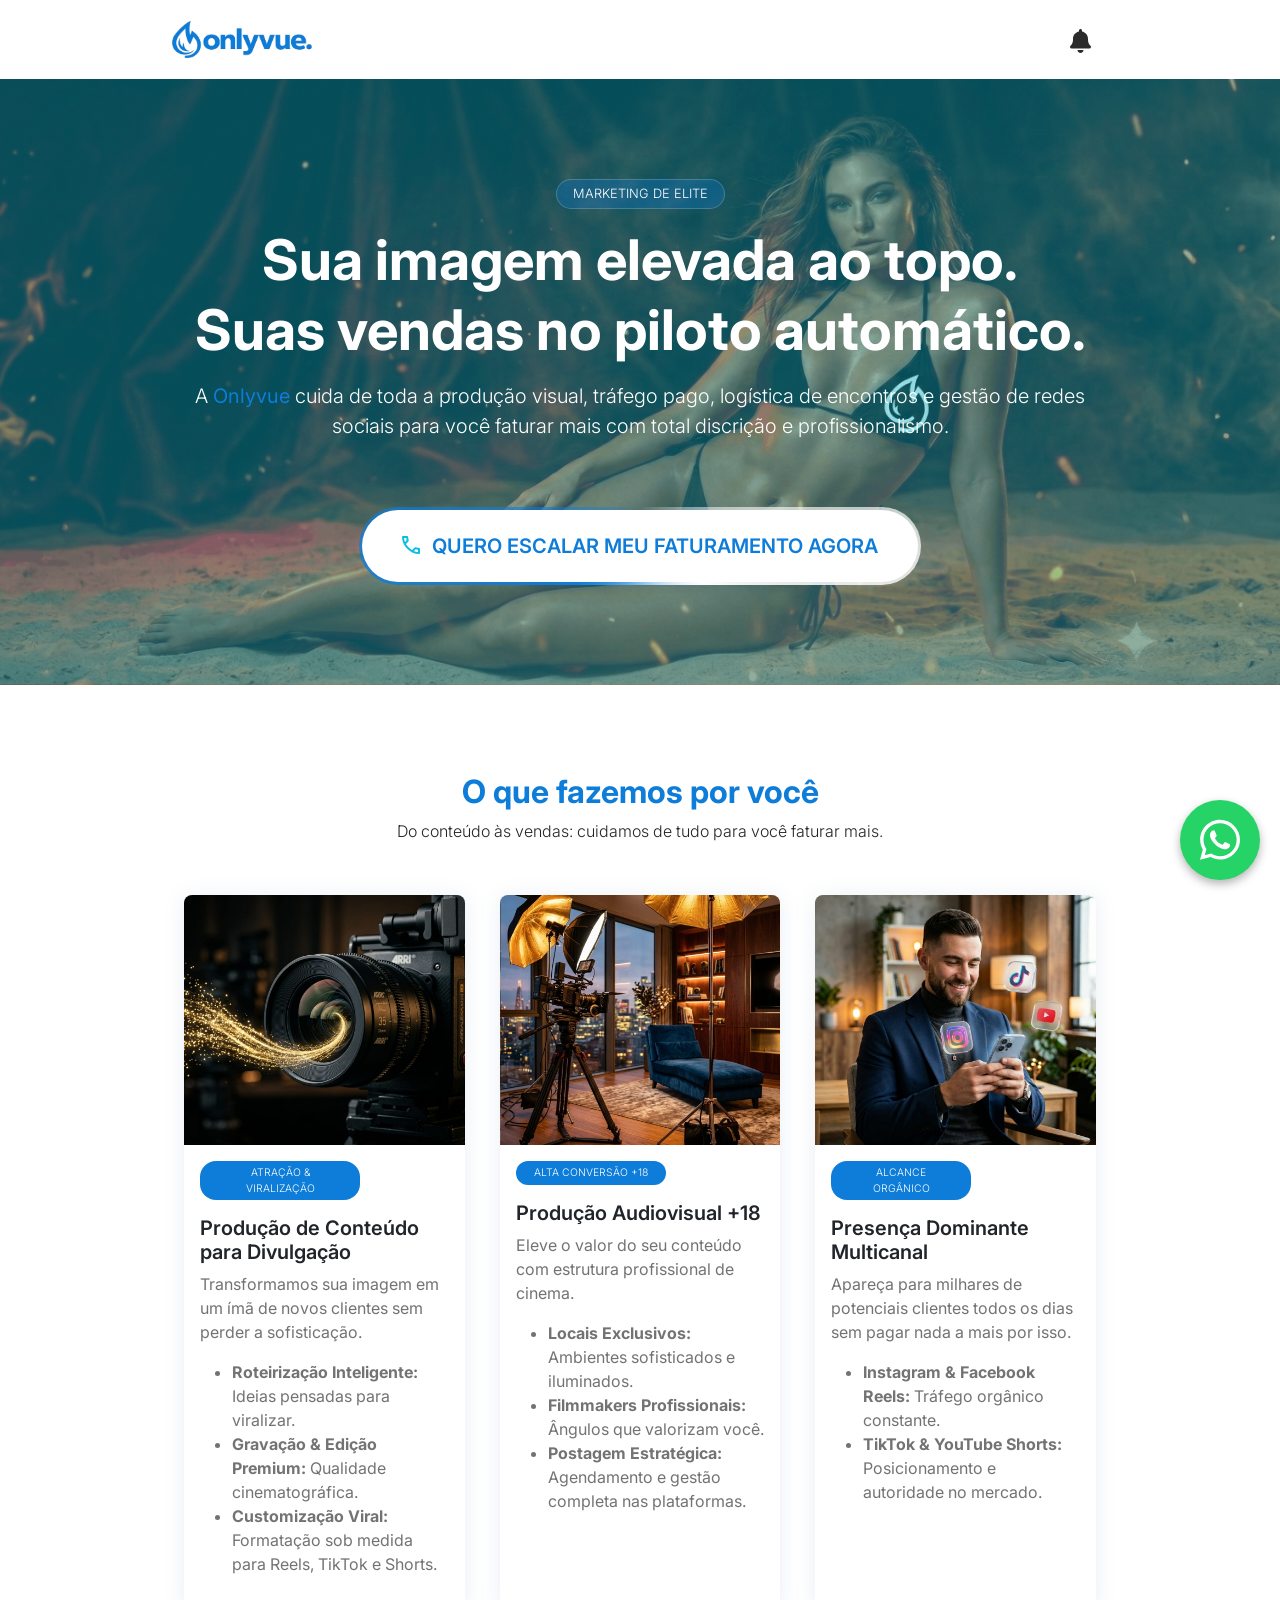
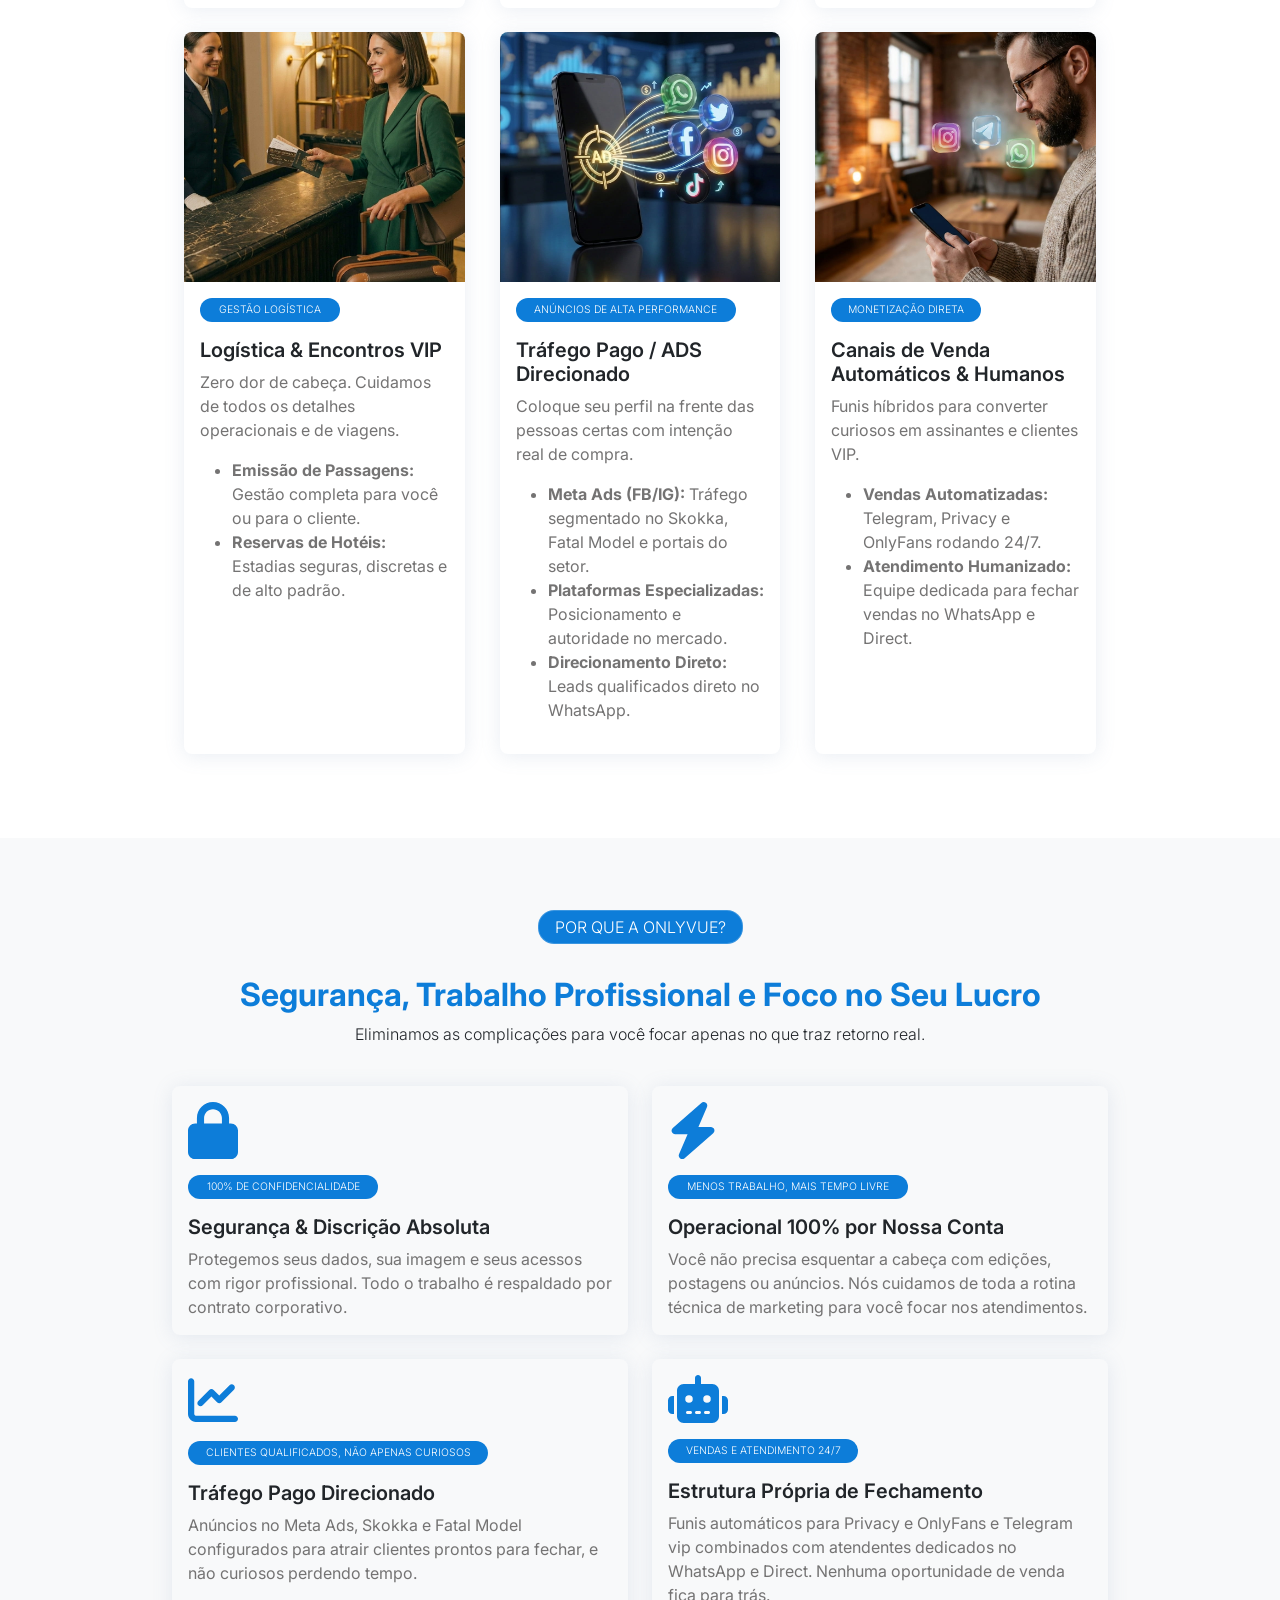
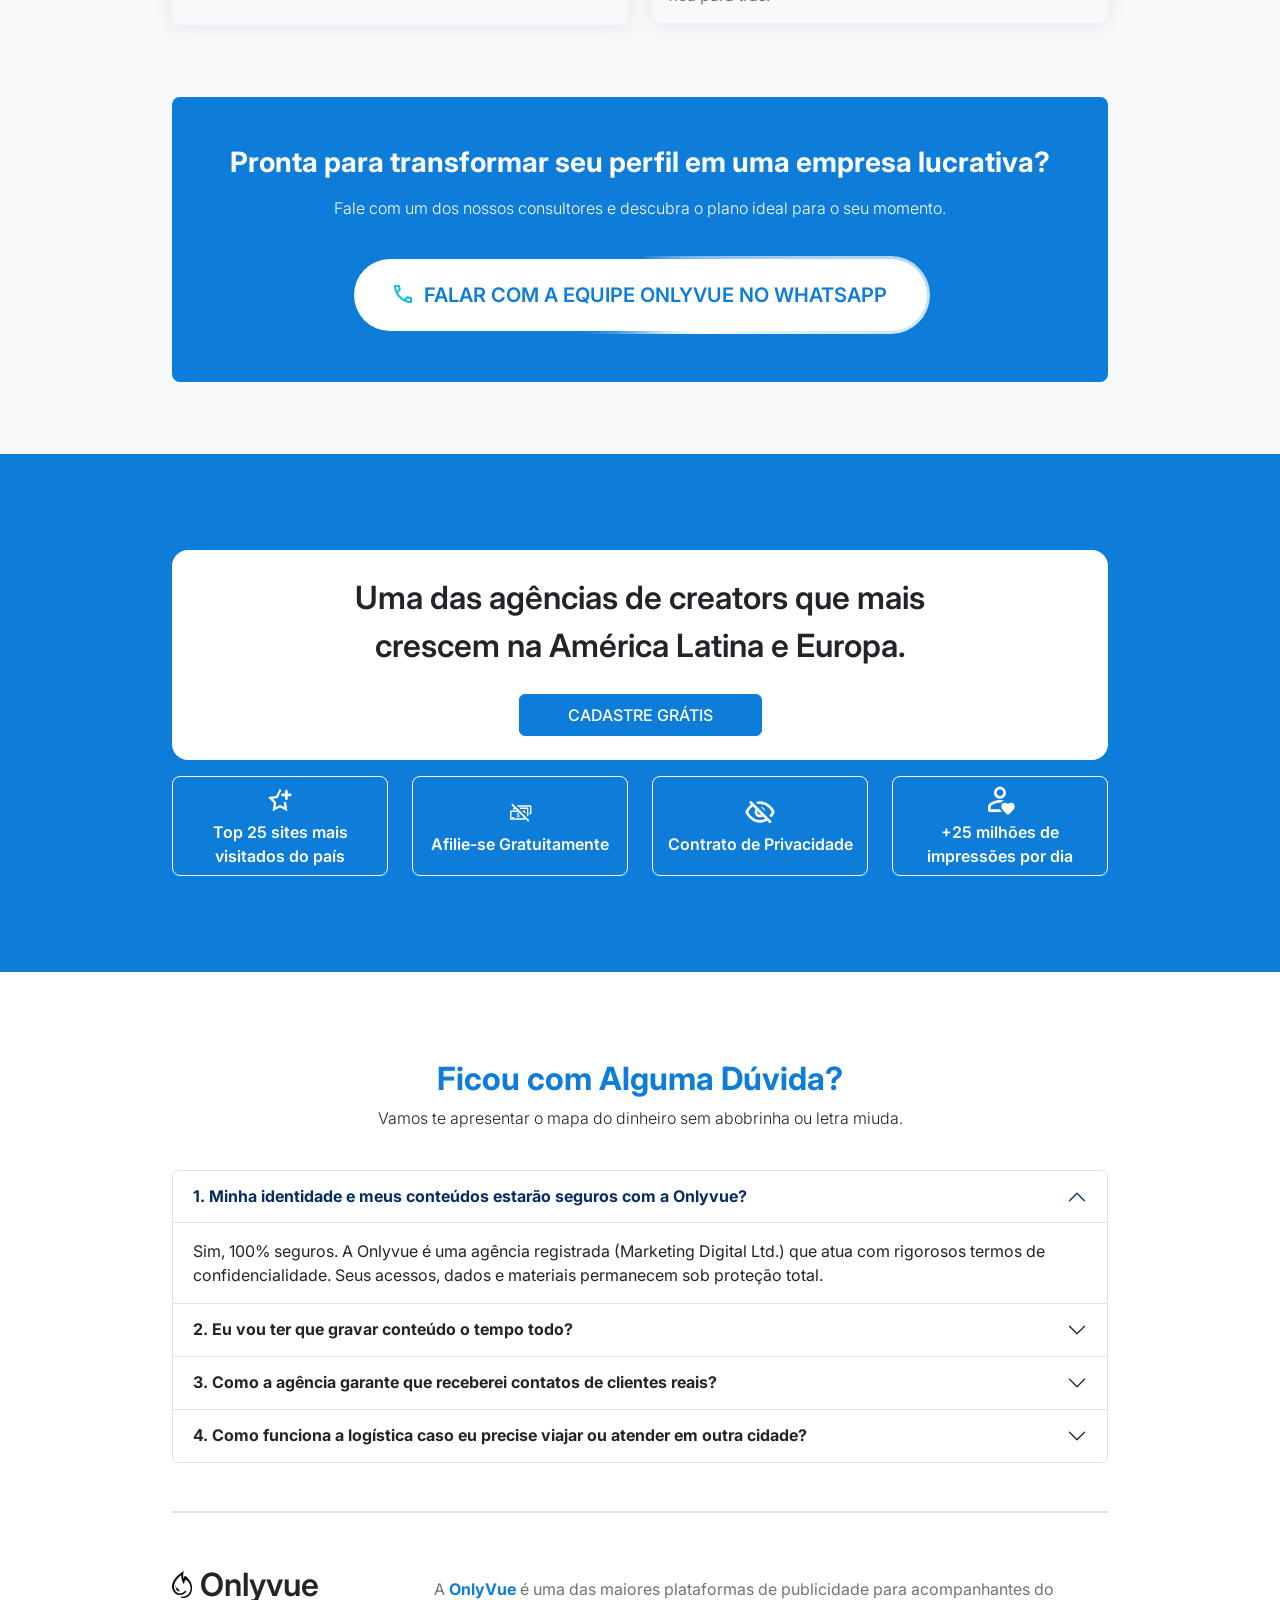
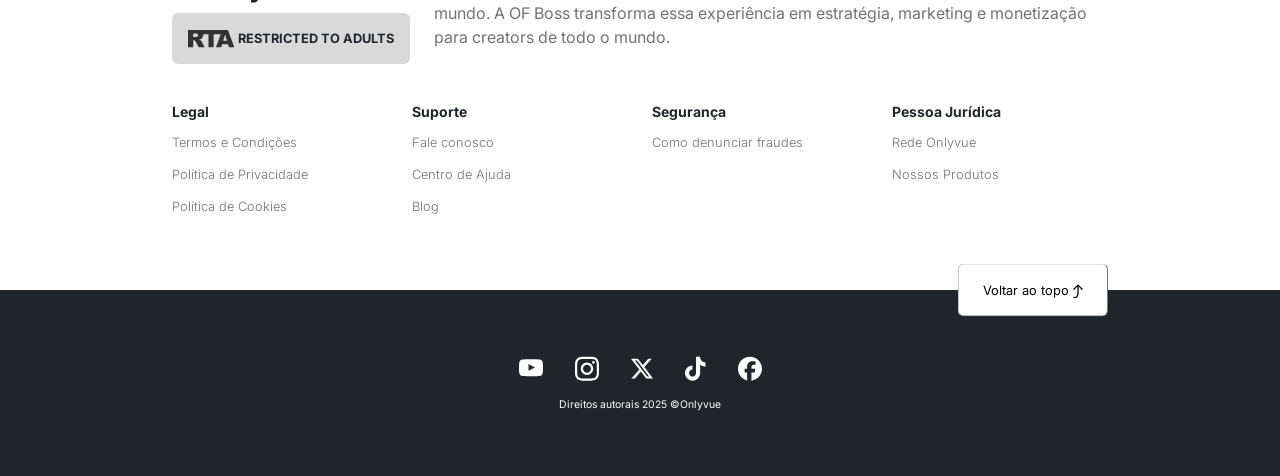
==== commit 7c28c107: "Add files via upload" ====
--- a/index.html
+++ b/index.html
@@ -278,6 +278,8 @@
               <p class="card-text fs-6 text-start text-gray">
                 Anúncios no Meta Ads, Skokka e Fatal Model configurados para atrair clientes prontos para fechar, e não
                 curiosos perdendo tempo.
+                <br class="d-none d-md-block" />
+                <br class="d-none d-md-block" />
               </p>
             </div>
           </div>
@@ -299,8 +301,7 @@
                 Estrutura Própria de Fechamento
               </h3>
               <p class="card-text fs-6 text-start text-gray">
-                Funis automáticos para Privacy e OnlyFans combinados com atendentes dedicados no WhatsApp e Direct.
-                Nenhuma oportunidade de venda fica para trás.
+                Funis automáticos para Privacy e OnlyFans e Telegram vip combinados com atendentes dedicados no WhatsApp e Direct. Nenhuma oportunidade de venda fica para trás.
               </p>
             </div>
           </div>
@@ -333,8 +334,7 @@
     <div class="container py-7">
       <div class="bg-white py-4 px-4 rounded-4 d-flex justify-content-center align-items-center flex-column">
         <p class="fs-2 fw-semibold text-center">
-          <span class="text-red">Crie seu perfil de graça</span> no <span class="text-red">Skokka</span> o maior site<br
-            class="d-none d-md-block" /> de acompanhamente da América Latina
+          Uma das agências de creators que mais <br class="d-none d-md-block" />crescem na América Latina e Europa.
         </p>
         <button type="button" class="fs-6 btn btn-red rounded-2 fw-medium px-5 py-2 mt-2">
           CADASTRE GRÁTIS
@@ -398,7 +398,7 @@
             </defs>
           </svg>
           <p class="text-white fs-6 fw-semibold text-center" style="margin-bottom: 0px;">
-            Cadastrar-se Grátis
+            Afiliе-se Gratuitamente
           </p>
         </div>
         <div
@@ -417,7 +417,7 @@
             <path d="M10.6482 7.6833L8.31702 5.35211C9.53652 5.49649 10.5038 6.4638 10.6482 7.6833Z" fill="#fff"></path>
           </svg>
           <p class="text-white fs-6 fw-semibold text-center" style="margin-bottom: 0px;">
-            Privacidade Garantida
+            Contrato de Privacidade
           </p>
         </div>
         <div
@@ -433,7 +433,7 @@
           </svg>
           <p class="text-white fs-6 fw-semibold text-center" style="margin-bottom: 0px;">
             +25 milhões de<br />
-            visitantes por mês
+            impressões por dia
           </p>
         </div>
       </div>
@@ -448,7 +448,7 @@
         <strong>Ficou com Alguma Dúvida?</strong>
       </h1>
       <p class="pt-0 fw-light text-center">
-        Respostas diretas para você tomar sua decisão com total confiança.
+        Vamos te apresentar o mapa do dinheiro sem abobrinha ou letra miuda.
       </p>
     </div>
 
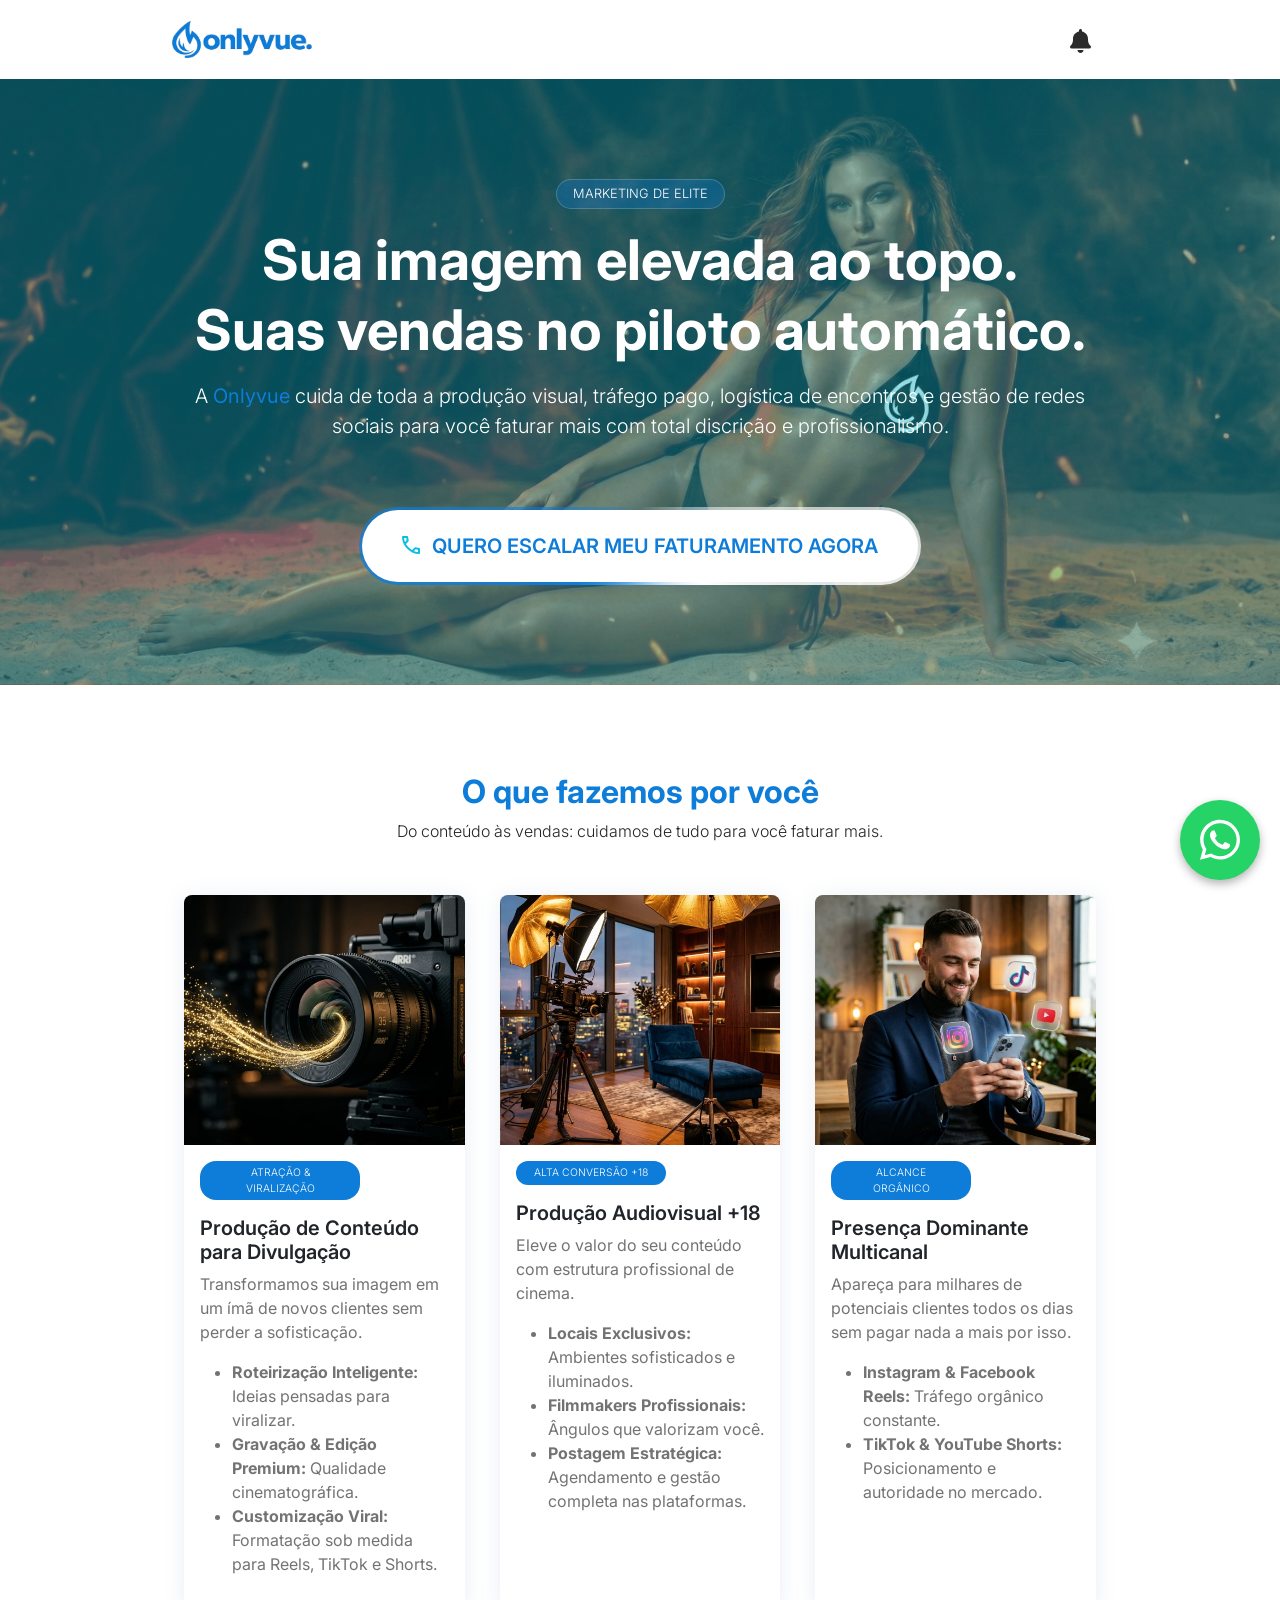
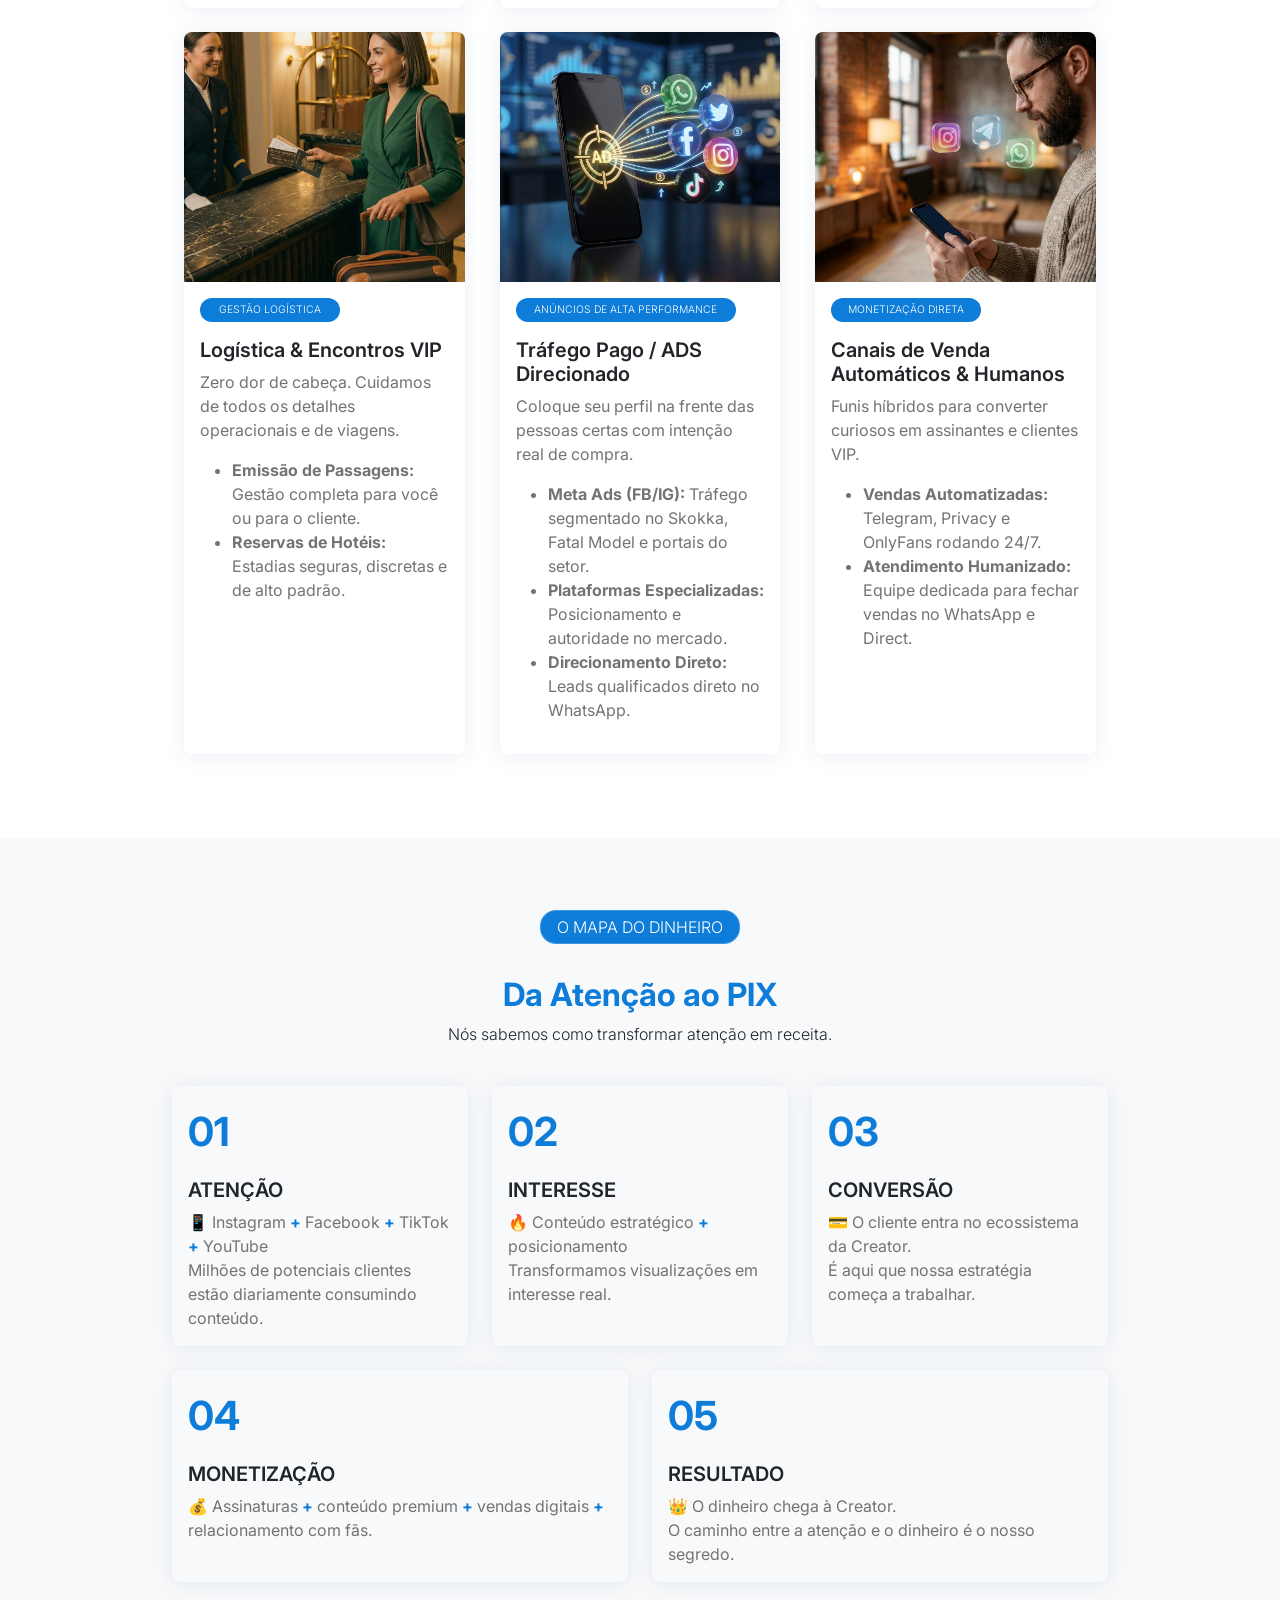
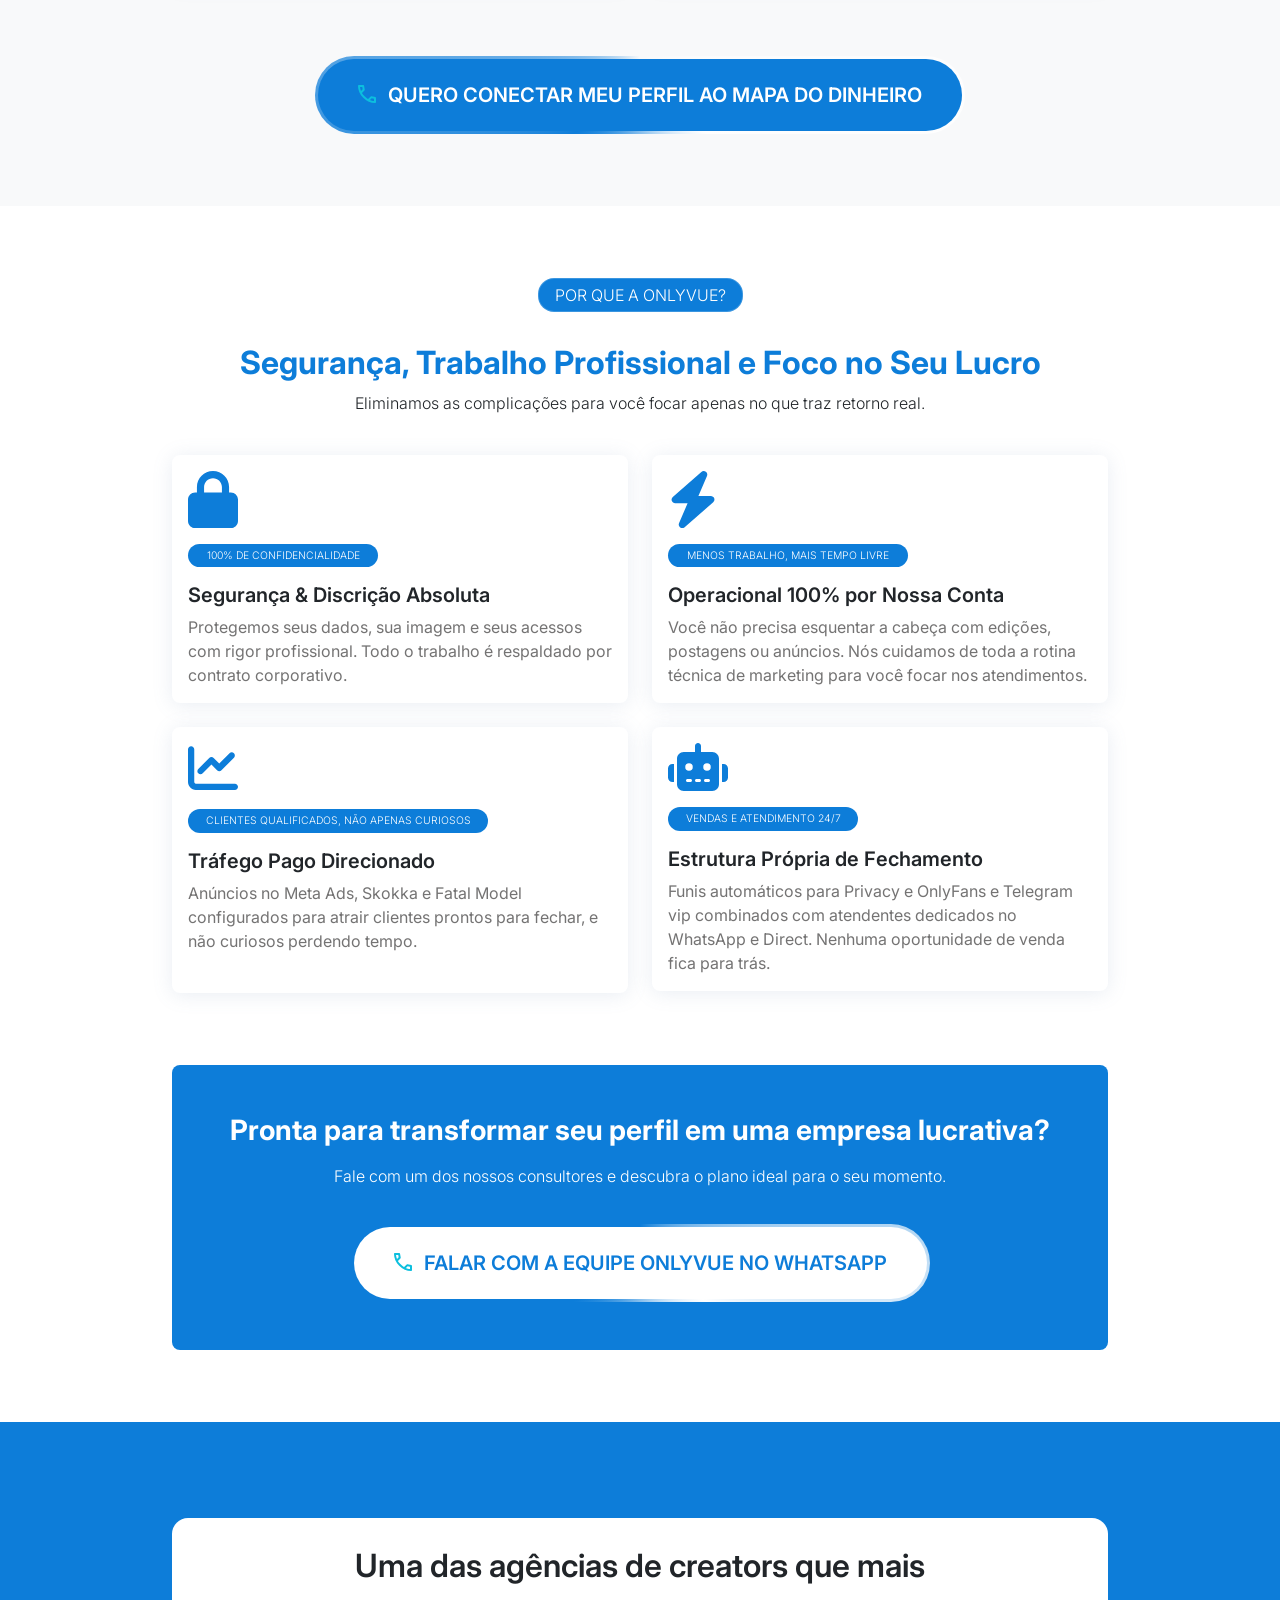
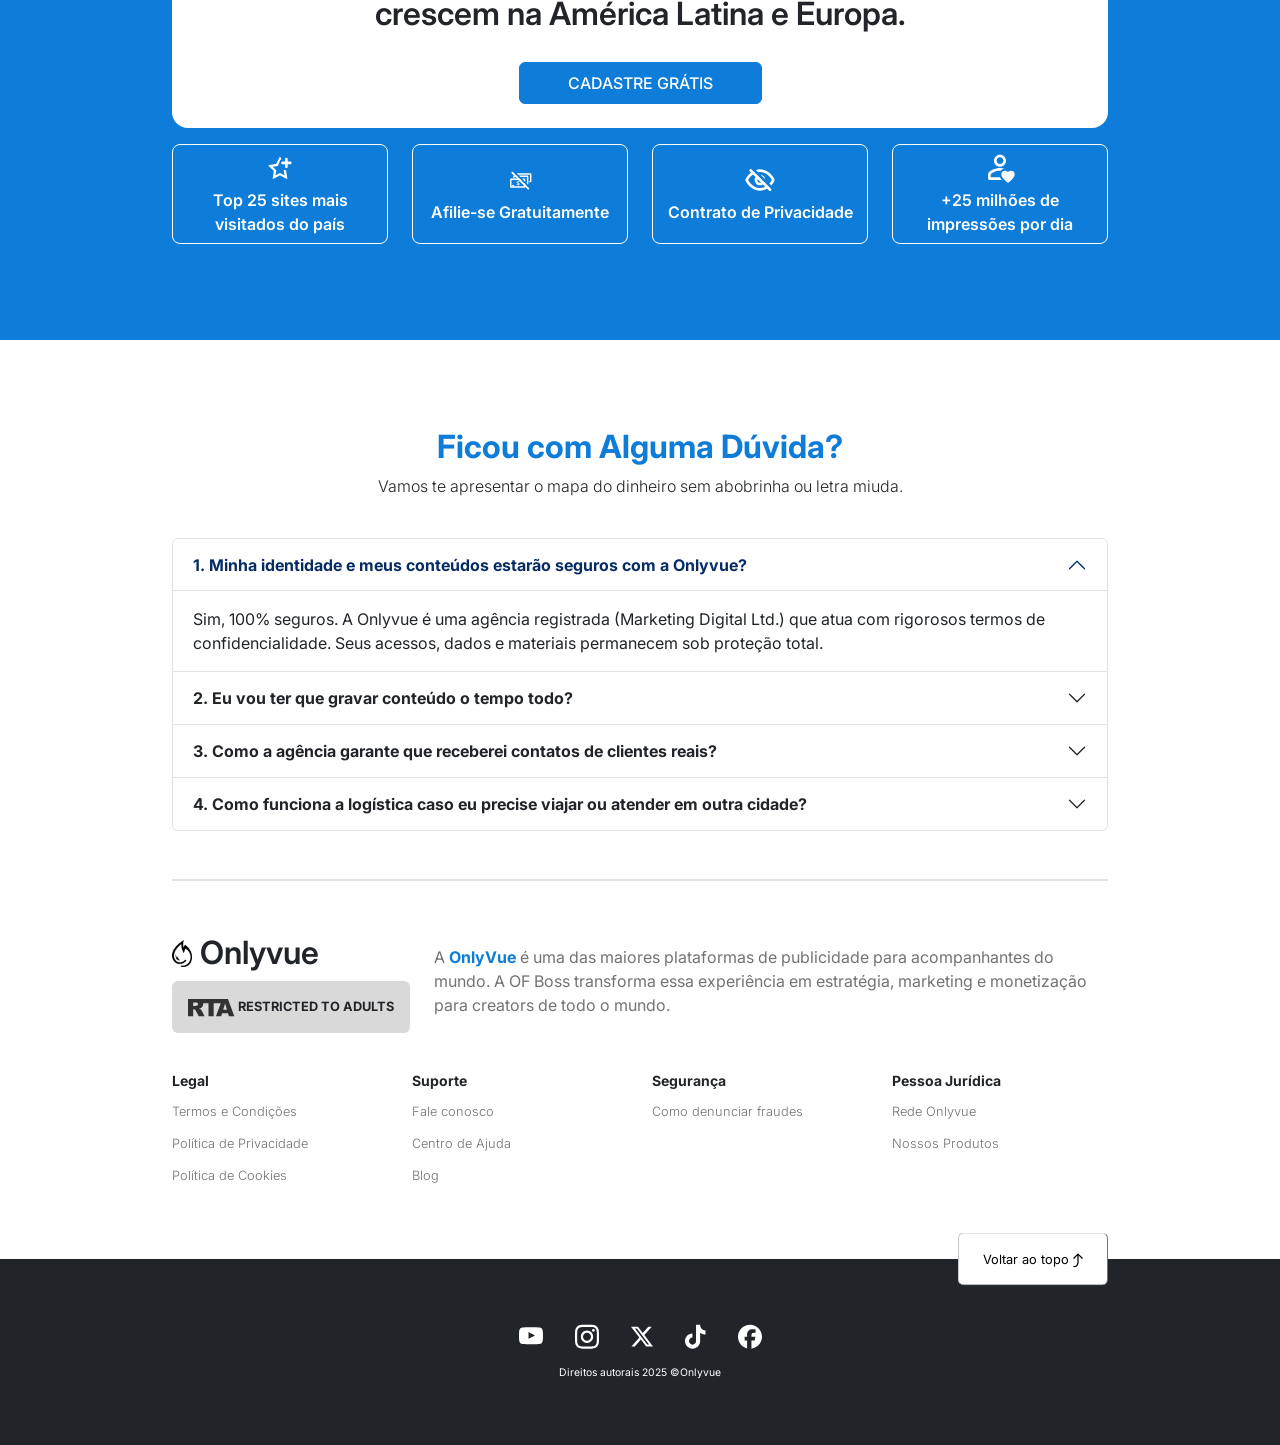
==== commit b71e533e: "Add files via upload" ====
--- a/index.html
+++ b/index.html
@@ -59,7 +59,7 @@
   <!-- Sessão 3 -->
   <div class="container py-6">
     <div class="d-flex justify-content-center align-items-center flex-column mb-4">
-      <h1 class="fs-2 fw-medium pt-3 pb-0 text-center" style="color: #0D7DD9;">
+      <h1 class="fs-2 fw-medium pt-3 pb-0 text-center text-blue-2">
         <strong>O que fazemos por você</strong>
       </h1>
       <p class="pt-0 fw-light text-center">
@@ -72,7 +72,7 @@
         <div class="hero-card rounded-top-3 d-flex align-items-end ps-3" style="background-image: url(media/img-1.jpg)">
         </div>
         <div class="card-body">
-          <p class="py-1 px-3 rounded-4 text-center text-white fw-light fs-9 bg-red"  style="width: 160px;">
+          <p class="py-1 px-3 rounded-4 text-center text-white fw-light fs-9 bg-red" style="width: 160px;">
             ATRAÇÃO & VIRALIZAÇÃO
           </p>
           <h3 class="fs-5 fw-semibold">
@@ -197,6 +197,142 @@
 
   <!-- Sessão 4 -->
   <div class="bg-light py-6">
+    <div class="container d-flex flex-column align-items-center justify-content-center">
+      <div class="d-flex justify-content-center align-items-center flex-column mb-4">
+        <p class="py-1 px-3 rounded-4 text-center text-white fw-light fs-6"
+          style="background-color: #0D7DD9; border: 1px solid #ffffff30;">
+          O MAPA DO DINHEIRO
+        </p>
+        <h1 class="fs-2 fw-medium pt-3 pb-0 text-center text-blue-2">
+          <strong>Da Atenção ao PIX</strong>
+        </h1>
+        <p class="pt-0 fw-light text-center">
+          Nós sabemos como transformar atenção em receita.
+        </p>
+      </div>
+
+      <div class="row">
+        <div class="col-sm pb-4">
+          <div class="card shadow-personalizado border-0 rounded-3 bg-light">
+            <div class="rounded-top-3 d-flex align-items-end ps-3 pt-3">
+              <p class="fs-1 fw-bold text-blue-2 m-0">
+                01
+              </p>
+            </div>
+            <div class="card-body">
+              <h3 class="fs-5 fw-semibold">
+                ATENÇÃO
+              </h3>
+              <p class="card-text fs-6 text-start text-gray">
+                📱 Instagram <span class="text-blue-2 fw-bold">+</span> Facebook <span
+                  class="text-blue-2 fw-bold">+</span> TikTok <span class="text-blue-2 fw-bold">+</span> YouTube<br />
+                Milhões de potenciais clientes estão diariamente consumindo conteúdo.
+              </p>
+            </div>
+          </div>
+        </div>
+
+        <div class="col-sm pb-4">
+          <div class="card shadow-personalizado border-0 rounded-3 bg-light">
+            <div class="rounded-top-3 d-flex align-items-end ps-3 pt-3">
+              <p class="fs-1 fw-bold text-blue-2 m-0">
+                02
+              </p>
+            </div>
+            <div class="card-body">
+              <h3 class="fs-5 fw-semibold">
+                INTERESSE
+              </h3>
+              <p class="card-text fs-6 text-start text-gray">
+                🔥 Conteúdo estratégico <span class="text-blue-2 fw-bold">+</span> posicionamento<br />
+                Transformamos visualizações em interesse real.
+                <br class="d-none d-md-block" />
+                <br class="d-none d-md-block" />
+              </p>
+            </div>
+          </div>
+        </div>
+
+        <div class="col-sm pb-4">
+          <div class="card shadow-personalizado border-0 rounded-3 bg-light">
+            <div class="rounded-top-3 d-flex align-items-end ps-3 pt-3">
+              <p class="fs-1 fw-bold text-blue-2 m-0">
+                03
+              </p>
+            </div>
+            <div class="card-body">
+              <h3 class="fs-5 fw-semibold">
+                CONVERSÃO
+              </h3>
+              <p class="card-text fs-6 text-start text-gray">
+                💳 O cliente entra no ecossistema da Creator.<br />
+                É aqui que nossa estratégia começa a trabalhar.
+                <br class="d-none d-md-block" />
+                <br class="d-none d-md-block" />
+              </p>
+            </div>
+          </div>
+        </div>
+      </div>
+
+      <div class="row">
+        <div class="col-sm pb-4">
+          <div class="card shadow-personalizado border-0 rounded-3 bg-light">
+            <div class="rounded-top-3 d-flex align-items-end ps-3 pt-3">
+              <p class="fs-1 fw-bold text-blue-2 m-0">
+                04
+              </p>
+            </div>
+            <div class="card-body">
+              <h3 class="fs-5 fw-semibold">
+                MONETIZAÇÃO
+              </h3>
+              <p class="card-text fs-6 text-start text-gray">
+                💰 Assinaturas <span class="text-blue-2 fw-bold">+</span> conteúdo premium <span
+                  class="text-blue-2 fw-bold">+</span> vendas digitais <span class="text-blue-2 fw-bold">+</span>
+                relacionamento com fãs.
+                <br class="d-none d-md-block" />
+                <br class="d-none d-md-block" />
+              </p>
+            </div>
+          </div>
+        </div>
+
+        <div class="col-sm pb-4">
+          <div class="card shadow-personalizado border-0 rounded-3 bg-light">
+            <div class="rounded-top-3 d-flex align-items-end ps-3 pt-3">
+              <p class="fs-1 fw-bold text-blue-2 m-0">
+                05
+              </p>
+            </div>
+            <div class="card-body">
+              <h3 class="fs-5 fw-semibold">
+                RESULTADO
+              </h3>
+              <p class="card-text fs-6 text-start text-gray">
+                👑 O dinheiro chega à Creator.<br />
+                O caminho entre a atenção e o dinheiro é o nosso segredo.
+              </p>
+            </div>
+          </div>
+        </div>
+      </div>
+
+      <a href="" target="_blank">
+        <button class="botao-borda-pulsante">
+          <span style="background-color: #0D7DD9; color: #ffffff;">
+            <img src="assets/icon-telefone.svg" alt="">
+            QUERO CONECTAR MEU PERFIL AO MAPA DO DINHEIRO
+          </span>
+        </button>
+      </a>
+
+    </div>
+  </div>
+  <!-- Fim sessão 4 -->
+
+  <!-- Sessão 5 -->
+  <div class="py-6">
     <div class="container">
       <div class="d-flex justify-content-center align-items-center flex-column mb-4">
         <p class="py-1 px-3 rounded-4 text-center text-white fw-light fs-6"
@@ -213,7 +349,7 @@
 
       <div class="row">
         <div class="col-sm pb-4">
-          <div class="card shadow-personalizado border-0 rounded-3 bg-light">
+          <div class="card shadow-personalizado border-0 rounded-3">
             <div class="rounded-top-3 d-flex align-items-end ps-3 pt-3">
               <svg xmlns="http://www.w3.org/2000/svg" viewBox="0 0 448 512" width="50">
                 <path fill="#0D7DD9"
@@ -221,7 +357,8 @@
               </svg>
             </div>
             <div class="card-body">
-              <p class="py-1 px-3 rounded-4 text-center text-white fw-light fs-9 bg-red text-uppercase" style="width: 190px;">
+              <p class="py-1 px-3 rounded-4 text-center text-white fw-light fs-9 bg-red text-uppercase"
+                style="width: 190px;">
                 100% de Confidencialidade
               </p>
               <h3 class="fs-5 fw-semibold">
@@ -236,7 +373,7 @@
         </div>
 
         <div class="col-sm pb-4">
-          <div class="card shadow-personalizado border-0 rounded-3 bg-light">
+          <div class="card shadow-personalizado border-0 rounded-3">
             <div class="rounded-top-3 d-flex align-items-end ps-3 pt-3">
               <svg xmlns="http://www.w3.org/2000/svg" viewBox="0 0 448 512" width="50">
                 <path fill="#0D7DD9"
@@ -244,7 +381,8 @@
               </svg>
             </div>
             <div class="card-body">
-              <p class="py-1 px-3 rounded-4 text-center text-white fw-light fs-9 bg-red text-uppercase" style="width: 240px;">
+              <p class="py-1 px-3 rounded-4 text-center text-white fw-light fs-9 bg-red text-uppercase"
+                style="width: 240px;">
                 Menos Trabalho, Mais Tempo Livre
               </p>
               <h3 class="fs-5 fw-semibold">
@@ -261,7 +399,7 @@
 
       <div class="row">
         <div class="col-sm pb-4">
-          <div class="card shadow-personalizado border-0 rounded-3 bg-light">
+          <div class="card shadow-personalizado border-0 rounded-3">
             <div class="rounded-top-3 d-flex align-items-end ps-3 pt-3">
               <svg xmlns="http://www.w3.org/2000/svg" viewBox="0 0 512 512" width="50">
                 <path fill="#0D7DD9"
@@ -269,7 +407,8 @@
               </svg>
             </div>
             <div class="card-body">
-              <p class="py-1 px-3 rounded-4 text-center text-white fw-light fs-9 bg-red text-uppercase" style="width: 300px;">
+              <p class="py-1 px-3 rounded-4 text-center text-white fw-light fs-9 bg-red text-uppercase"
+                style="width: 300px;">
                 Clientes Qualificados, Não Apenas Curiosos
               </p>
               <h3 class="fs-5 fw-semibold">
@@ -286,7 +425,7 @@
         </div>
 
         <div class="col-sm pb-4">
-          <div class="card shadow-personalizado border-0 rounded-3 bg-light">
+          <div class="card shadow-personalizado border-0 rounded-3">
             <div class="rounded-top-3 d-flex align-items-end ps-3 pt-3">
               <svg xmlns="http://www.w3.org/2000/svg" viewBox="0 0 640 512" width="60">
                 <path fill="#0D7DD9"
@@ -294,14 +433,16 @@
               </svg>
             </div>
             <div class="card-body">
-              <p class="py-1 px-3 rounded-4 text-center text-white fw-light fs-9 bg-red text-uppercase" style="width: 190px;">
+              <p class="py-1 px-3 rounded-4 text-center text-white fw-light fs-9 bg-red text-uppercase"
+                style="width: 190px;">
                 Vendas e Atendimento 24/7
               </p>
               <h3 class="fs-5 fw-semibold">
                 Estrutura Própria de Fechamento
               </h3>
               <p class="card-text fs-6 text-start text-gray">
-                Funis automáticos para Privacy e OnlyFans e Telegram vip combinados com atendentes dedicados no WhatsApp e Direct. Nenhuma oportunidade de venda fica para trás.
+                Funis automáticos para Privacy e OnlyFans e Telegram vip combinados com atendentes dedicados no WhatsApp
+                e Direct. Nenhuma oportunidade de venda fica para trás.
               </p>
             </div>
           </div>
@@ -327,9 +468,9 @@
 
     </div>
   </div>
-  <!-- Fim sessão 4 -->
-
-  <!-- Sessão 5 -->
+  <!-- Fim sessão 5 -->
+
+  <!-- Sessão 6 -->
   <div class="bg-red">
     <div class="container py-7">
       <div class="bg-white py-4 px-4 rounded-4 d-flex justify-content-center align-items-center flex-column">
@@ -439,9 +580,9 @@
       </div>
     </div>
   </div>
-  <!-- Fim sessão 4 -->
-
-  <!-- sessão 5 -->
+  <!-- Fim sessão 6 -->
+
+  <!-- sessão 7 -->
   <div class="container my-5 pt-4">
     <div class="d-flex justify-content-center align-items-center flex-column  mb-4">
       <h1 class="fs-2 fw-medium pt-3 pb-0 text-center" style="color: #0D7DD9;">
@@ -515,7 +656,7 @@
       </div>
     </div>
   </div>
-  <!-- Fim sessão 5 -->
+  <!-- Fim sessão 7 -->
 
   <!-- Footer -->
   <md-footer></md-footer>
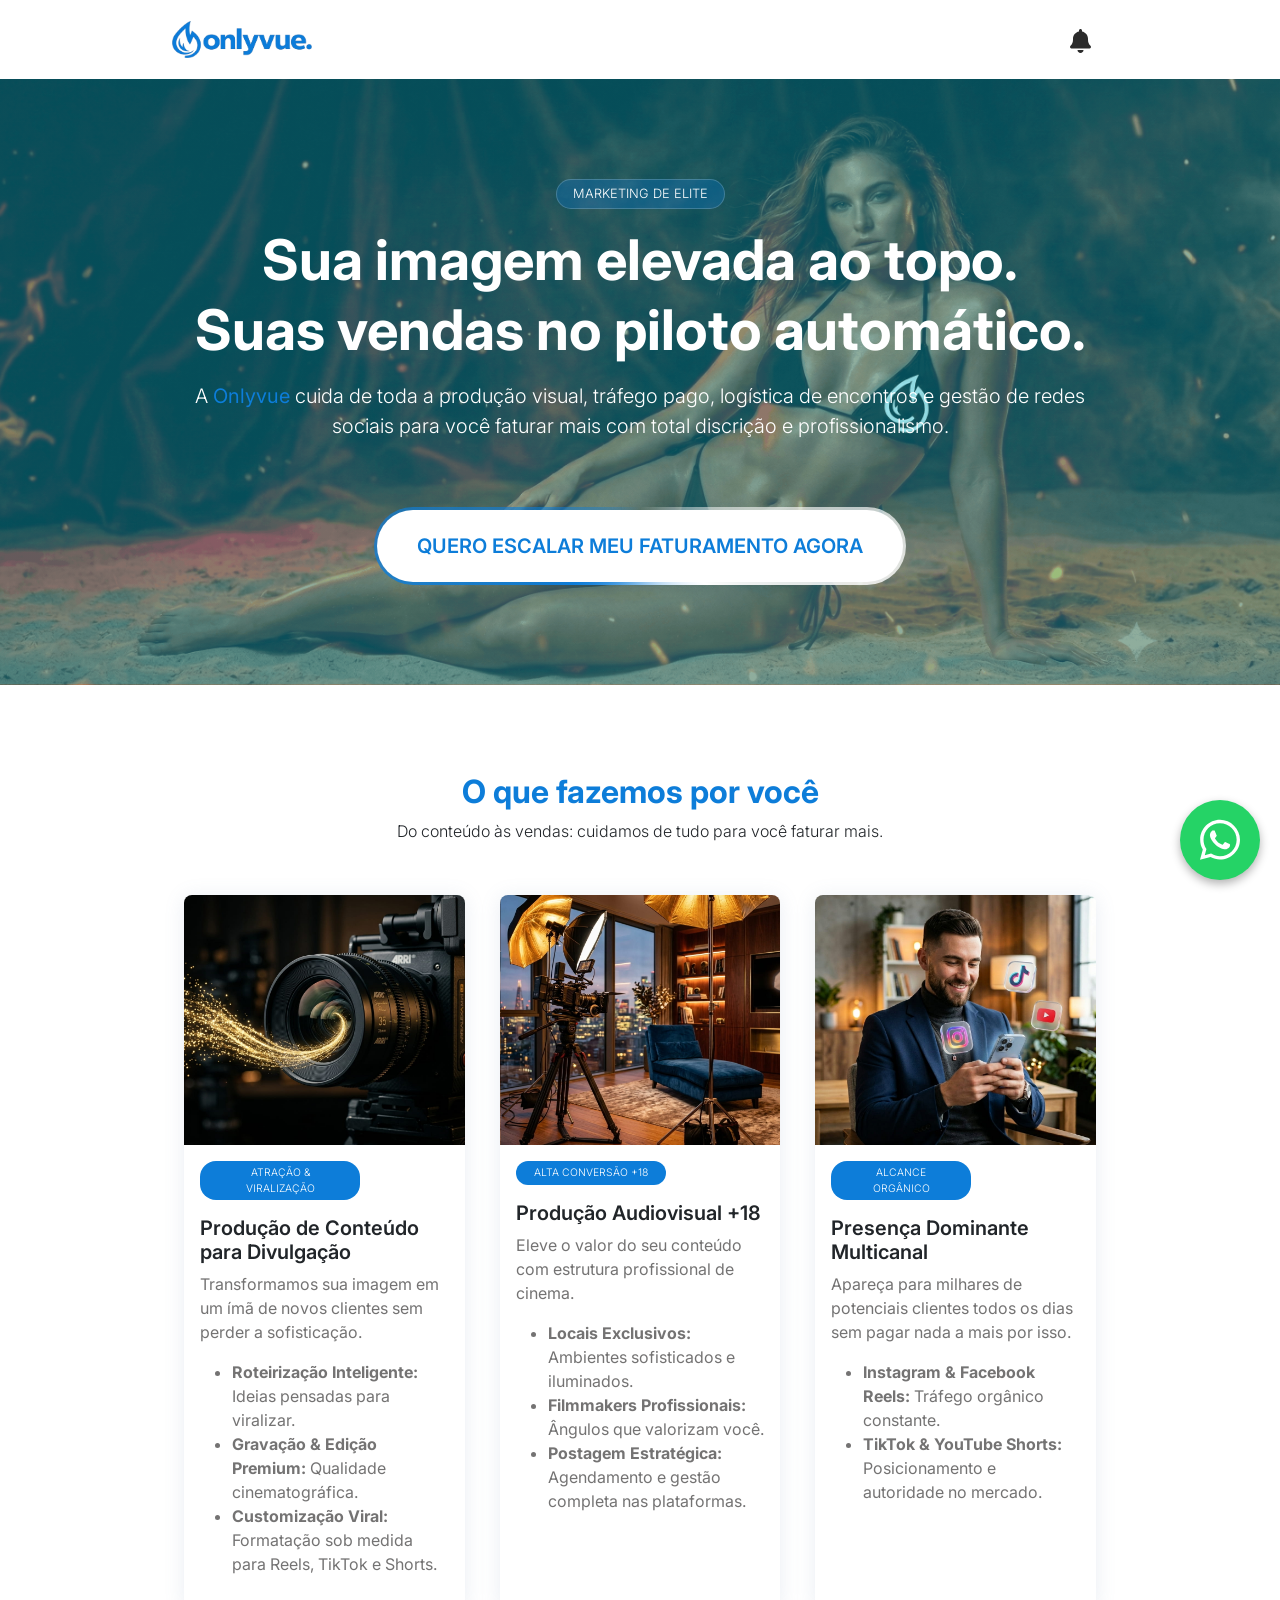
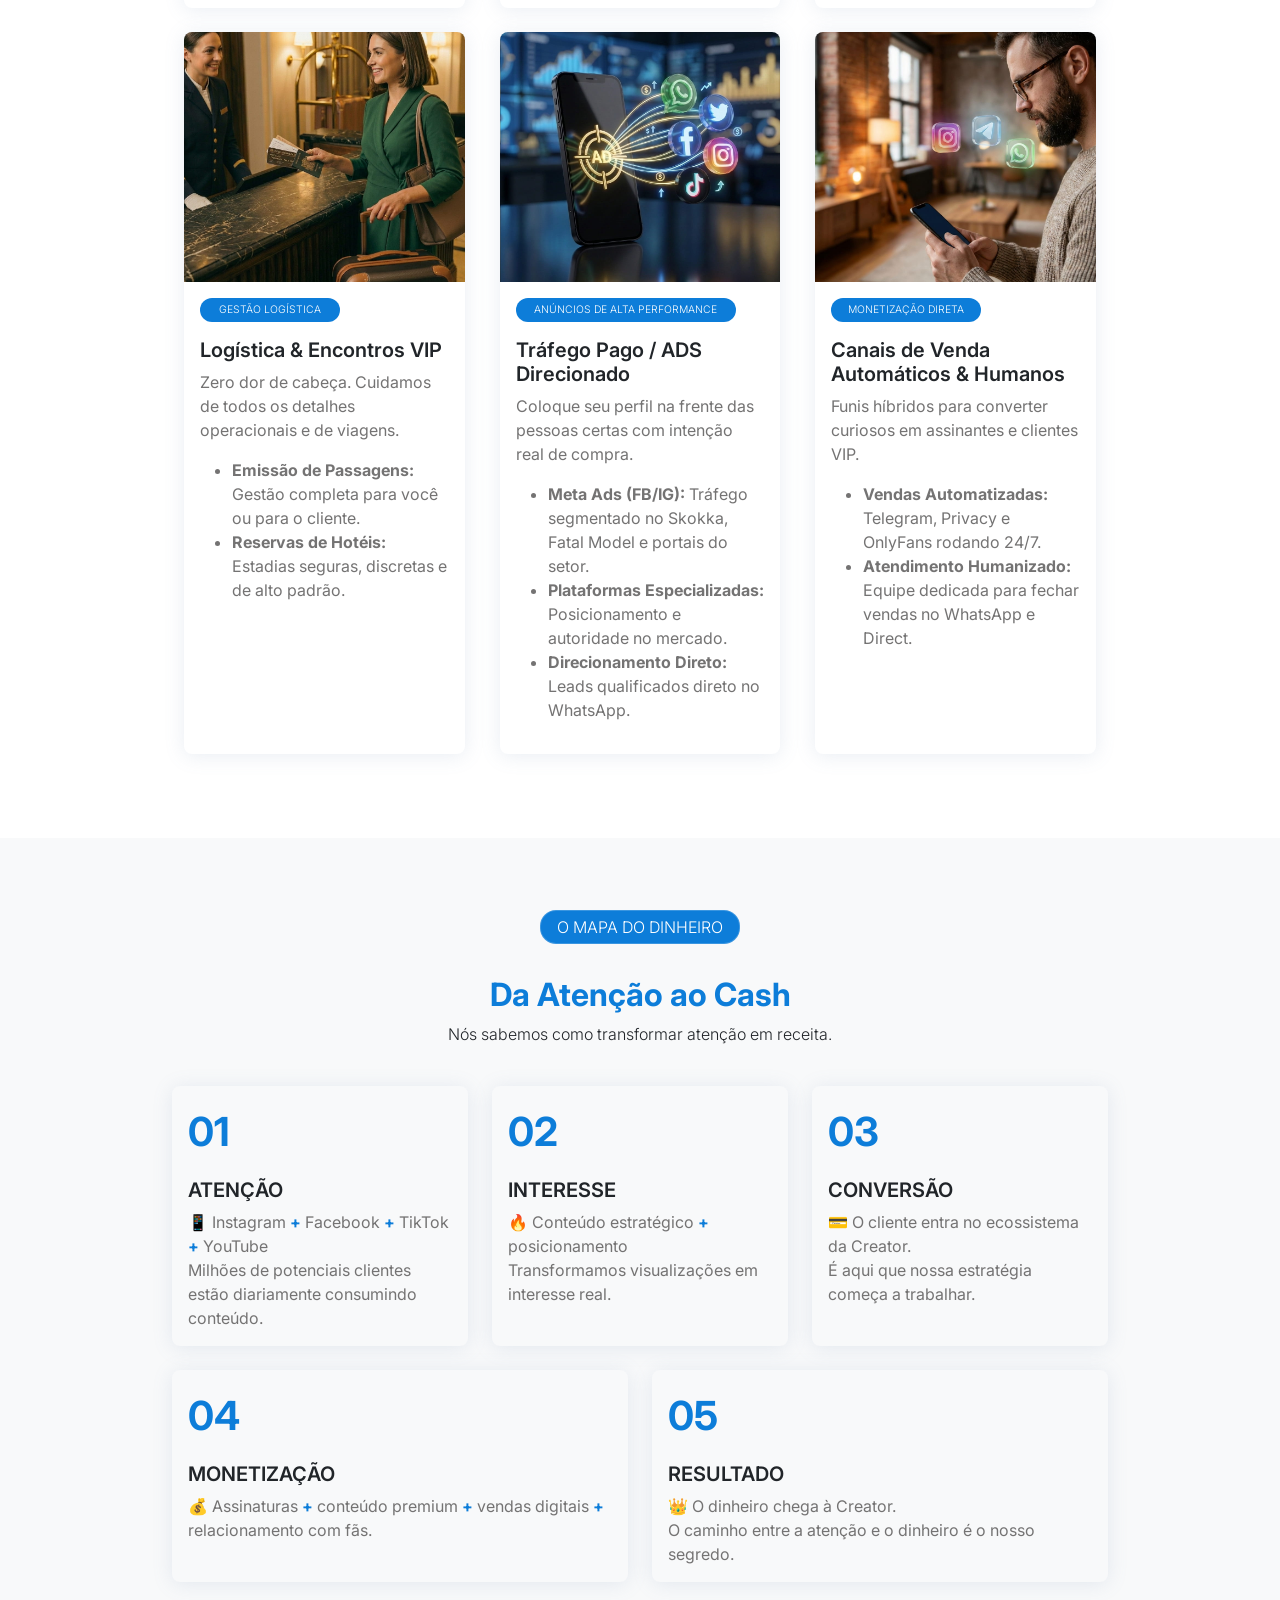
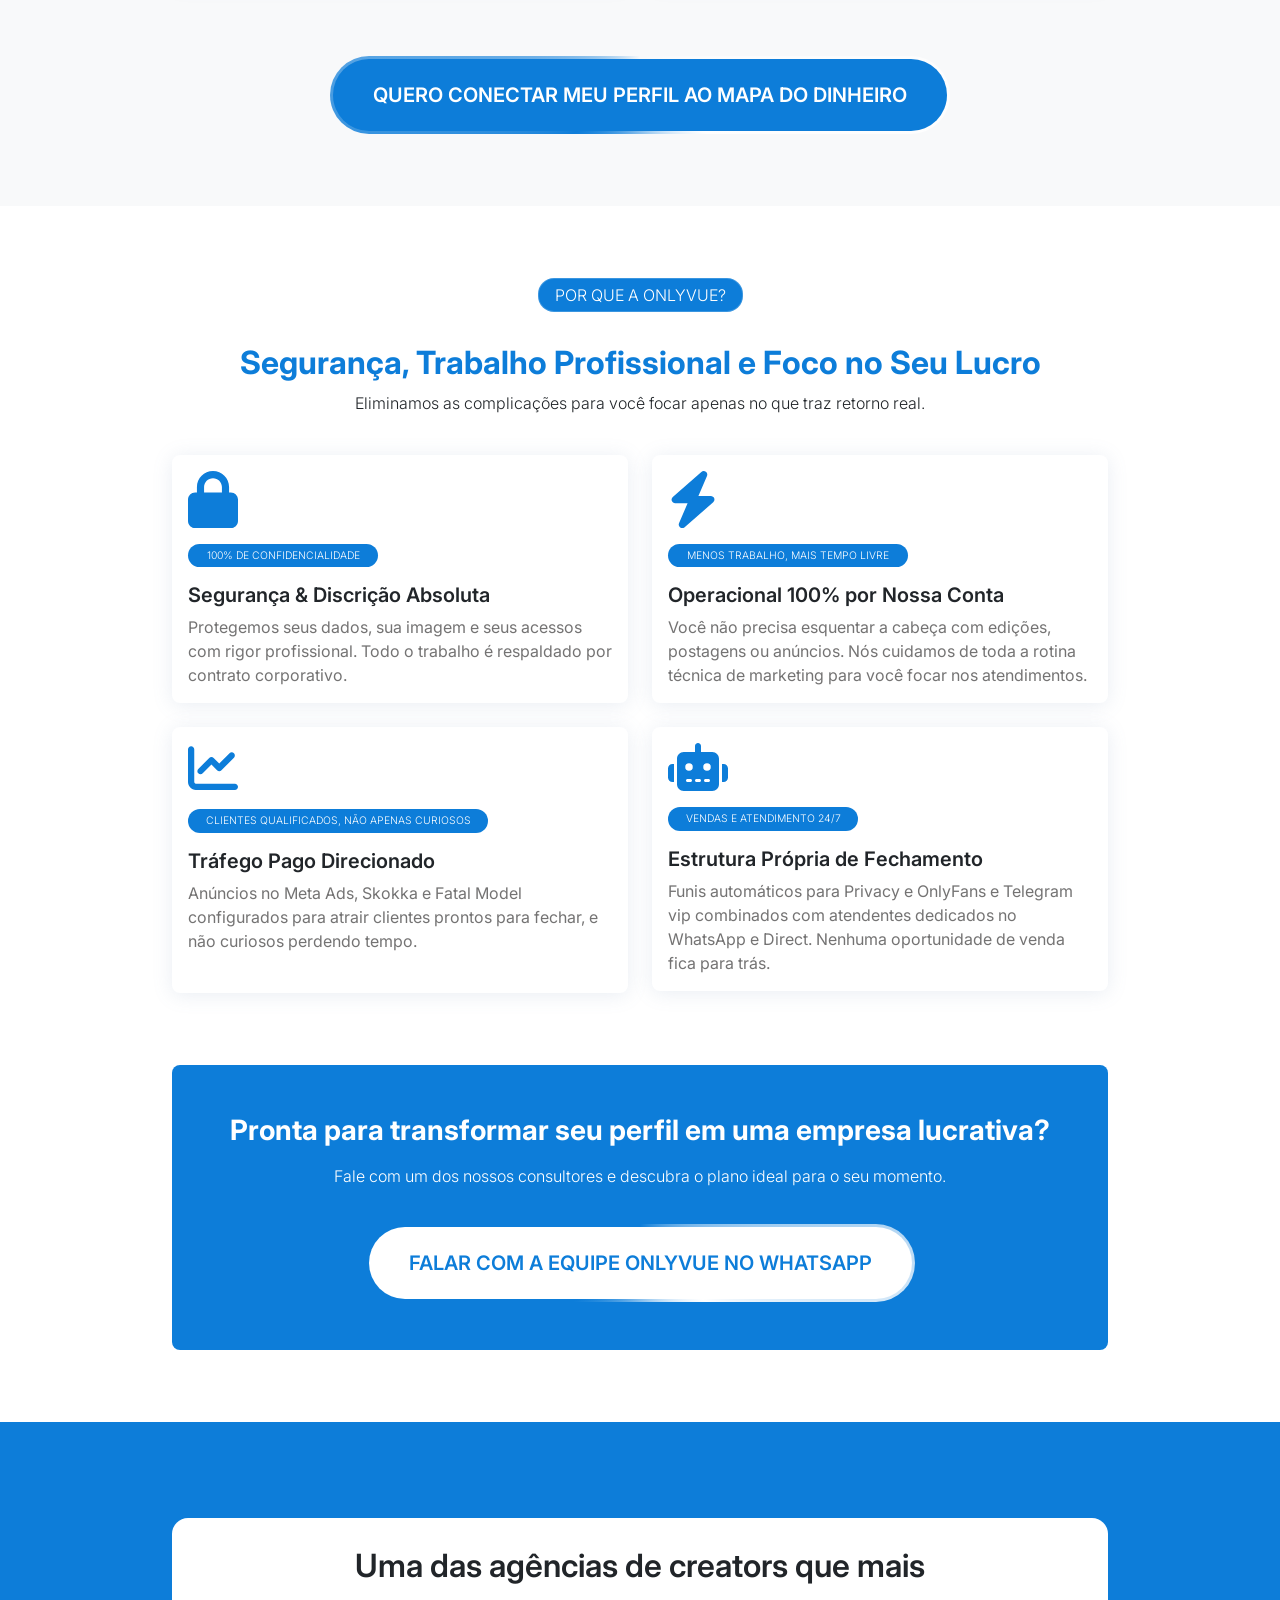
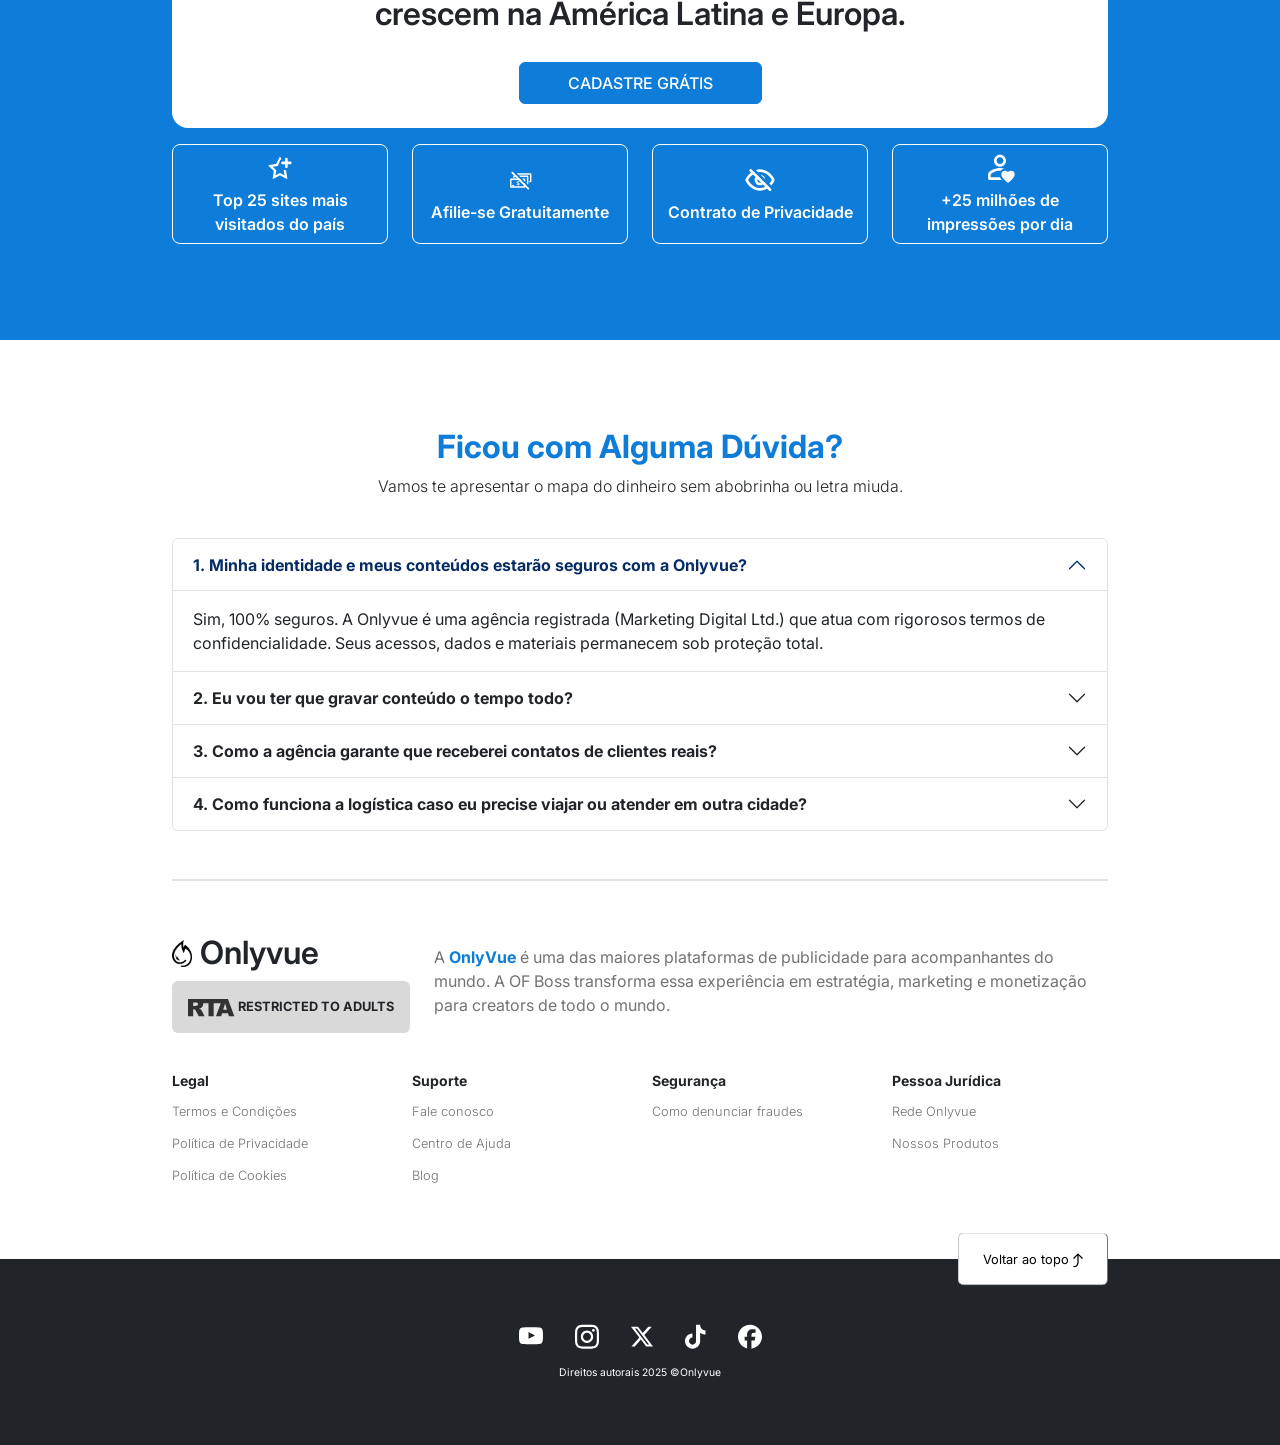
==== commit c50d2703: "Add files via upload" ====
--- a/index.html
+++ b/index.html
@@ -46,7 +46,6 @@
         <a href="" target="_blank">
           <button class="botao-borda-pulsante">
             <span>
-              <img src="assets/icon-telefone.svg" alt="">
               QUERO ESCALAR MEU FATURAMENTO AGORA
             </span>
           </button>
@@ -204,7 +203,7 @@
           O MAPA DO DINHEIRO
         </p>
         <h1 class="fs-2 fw-medium pt-3 pb-0 text-center text-blue-2">
-          <strong>Da Atenção ao PIX</strong>
+          <strong>Da Atenção ao Cash</strong>
         </h1>
         <p class="pt-0 fw-light text-center">
           Nós sabemos como transformar atenção em receita.
@@ -321,7 +320,6 @@
       <a href="" target="_blank">
         <button class="botao-borda-pulsante">
           <span style="background-color: #0D7DD9; color: #ffffff;">
-            <img src="assets/icon-telefone.svg" alt="">
             QUERO CONECTAR MEU PERFIL AO MAPA DO DINHEIRO
           </span>
         </button>
@@ -459,7 +457,6 @@
         <a href="" target="_blank">
           <button class="botao-borda-pulsante" style="margin-top: 20px;">
             <span>
-              <img src="assets/icon-telefone.svg" alt="">
               FALAR COM A EQUIPE ONLYVUE NO WHATSAPP
             </span>
           </button>
